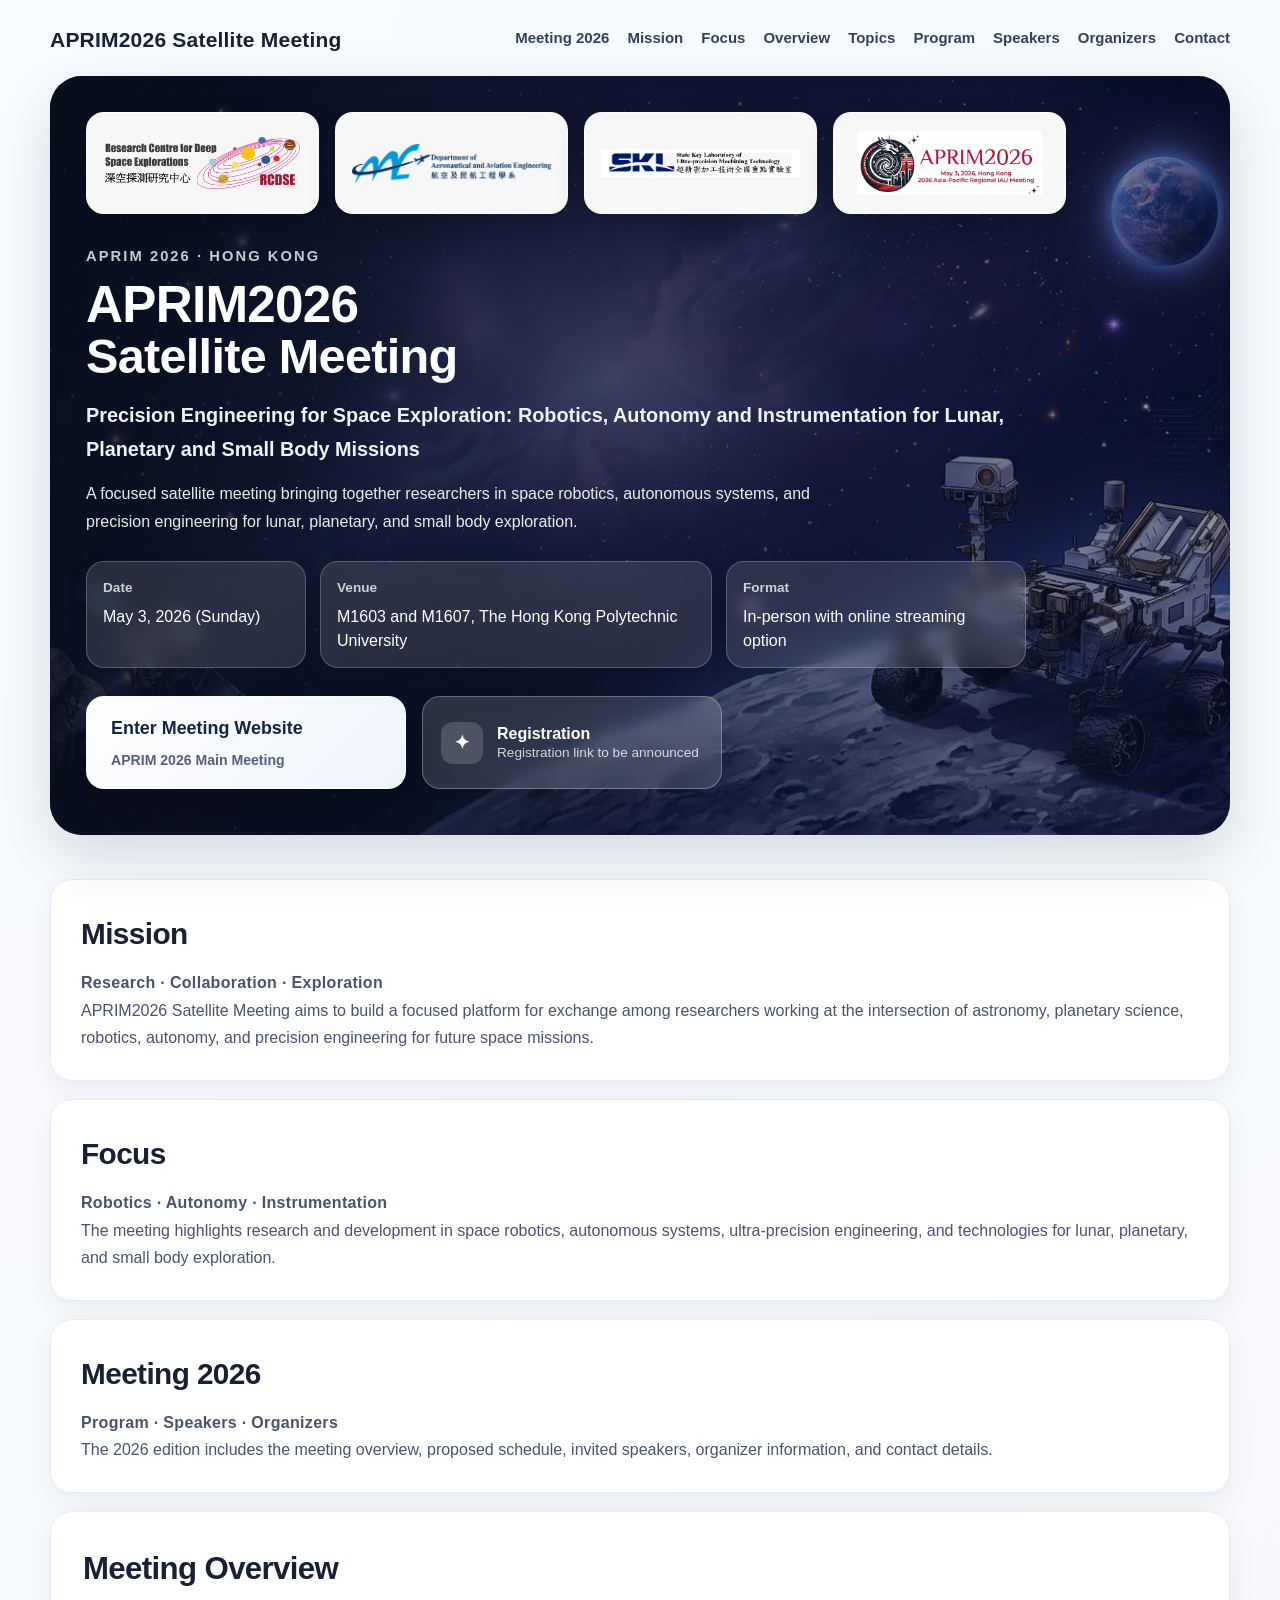
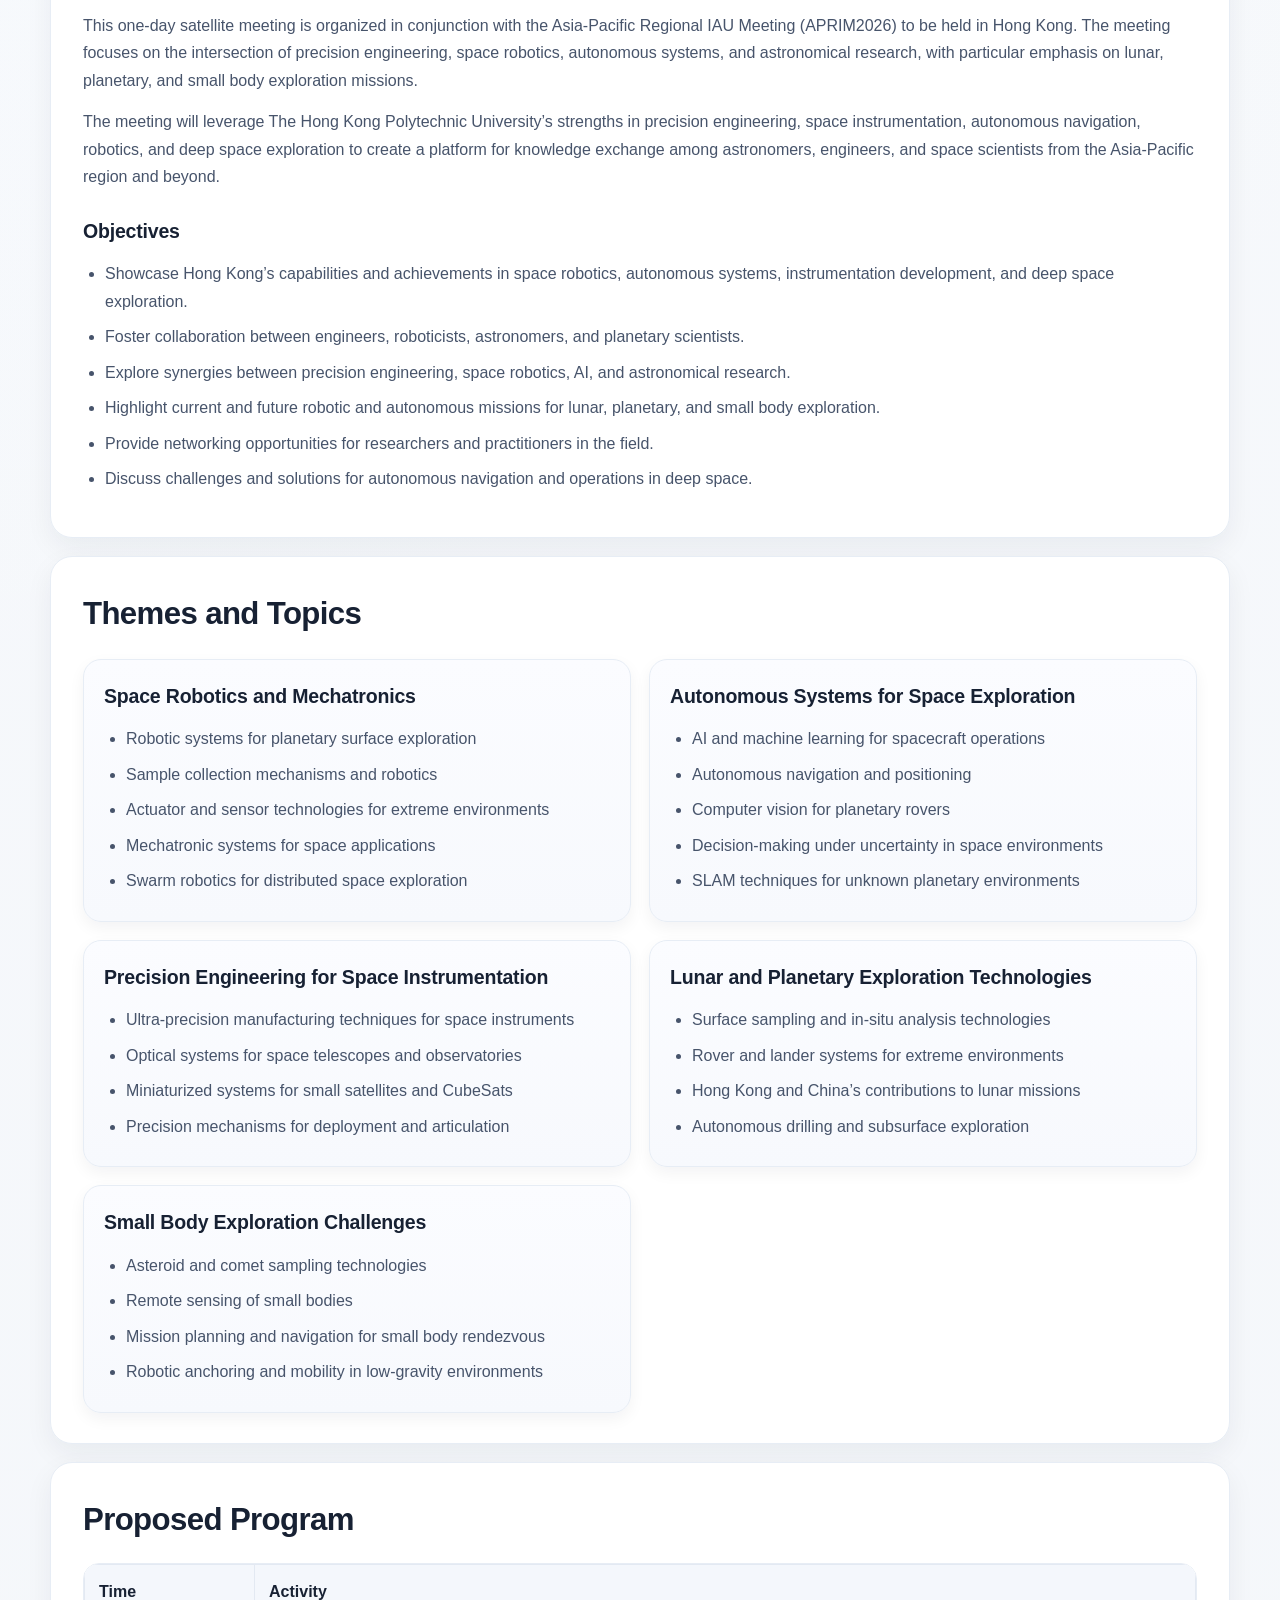
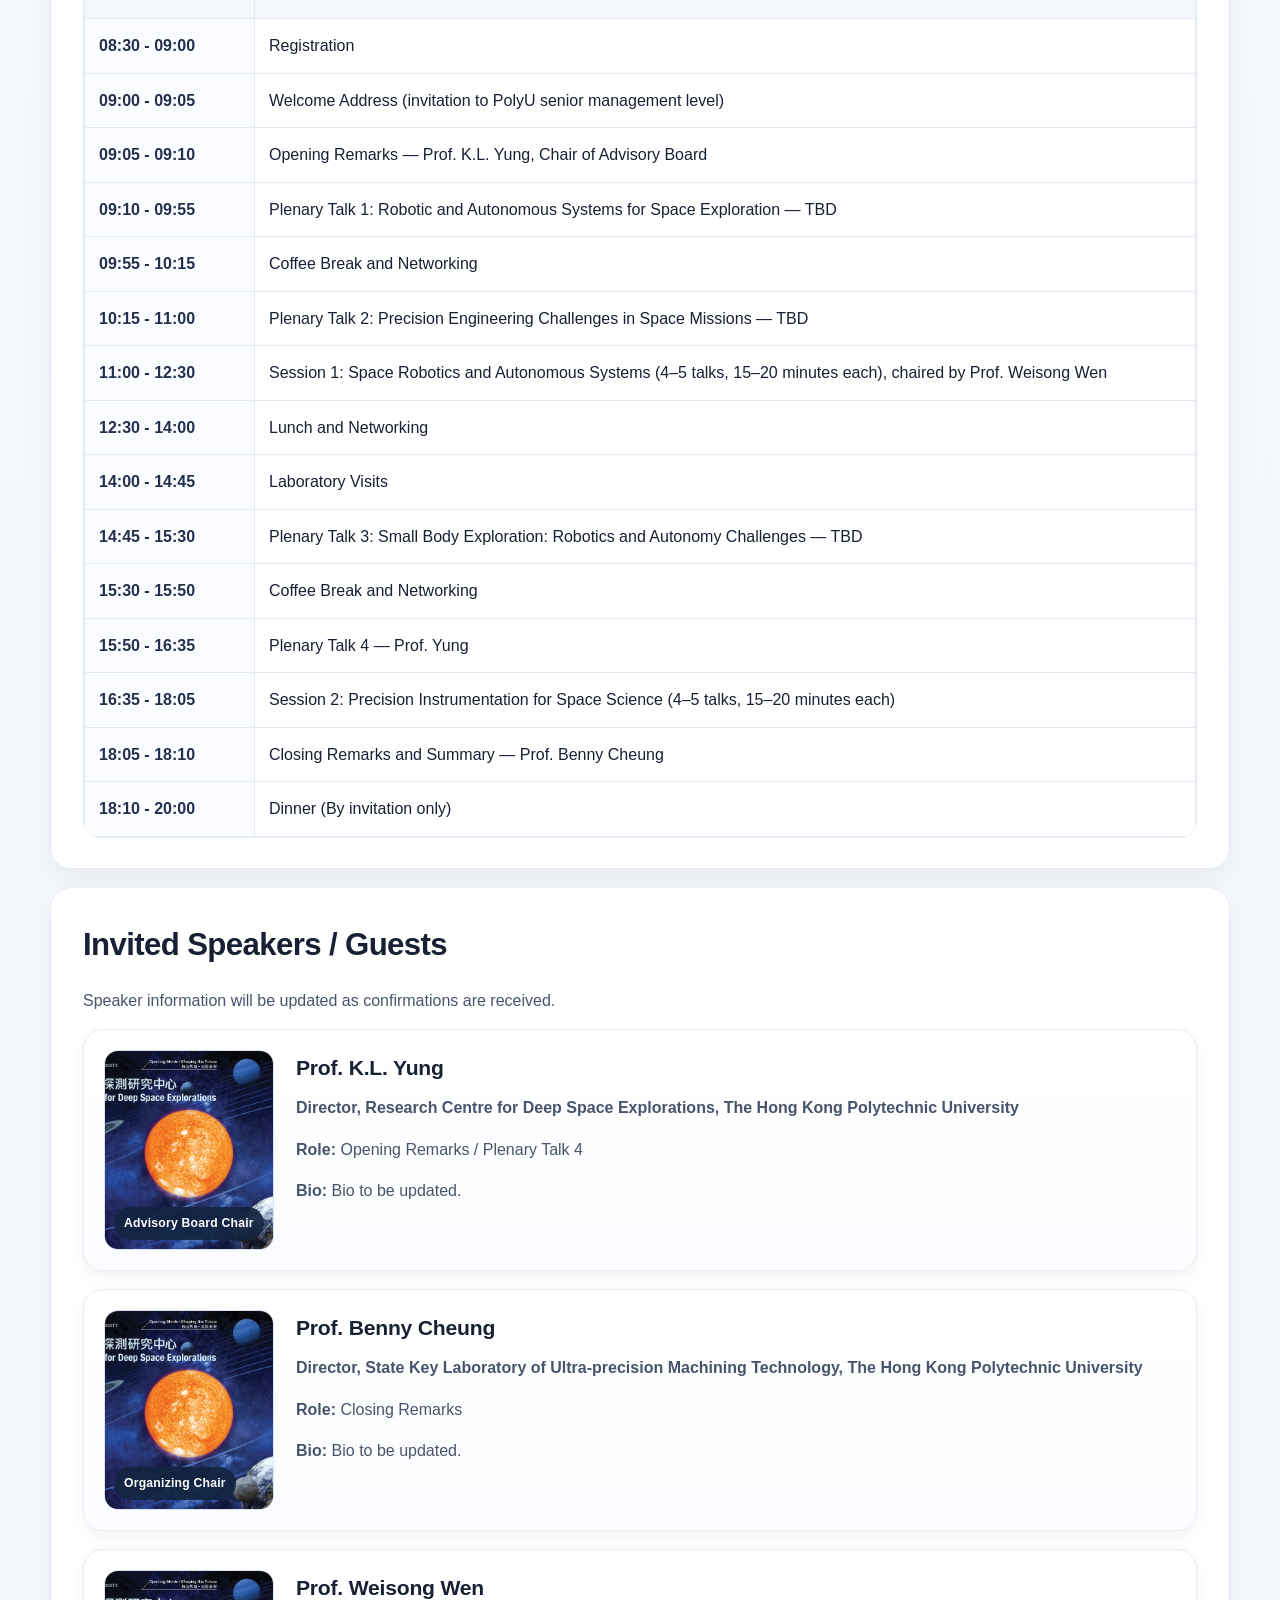
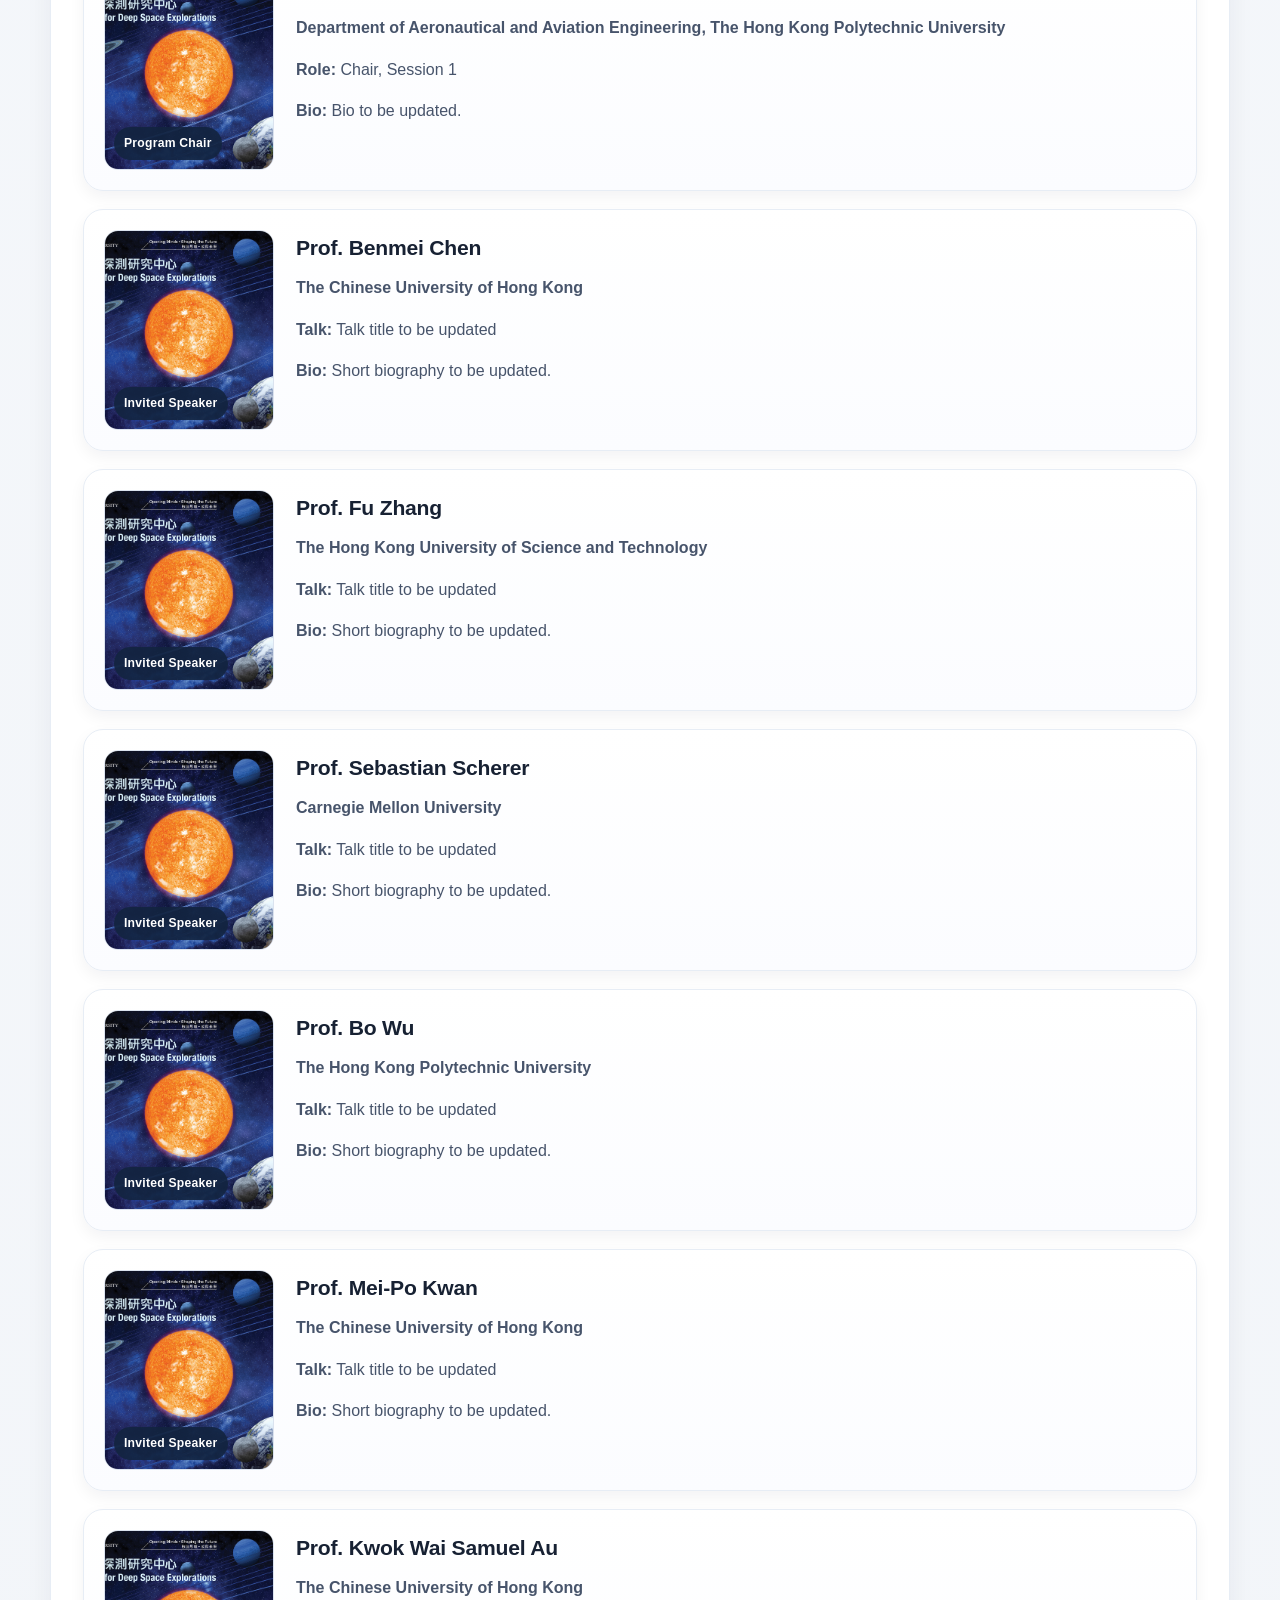
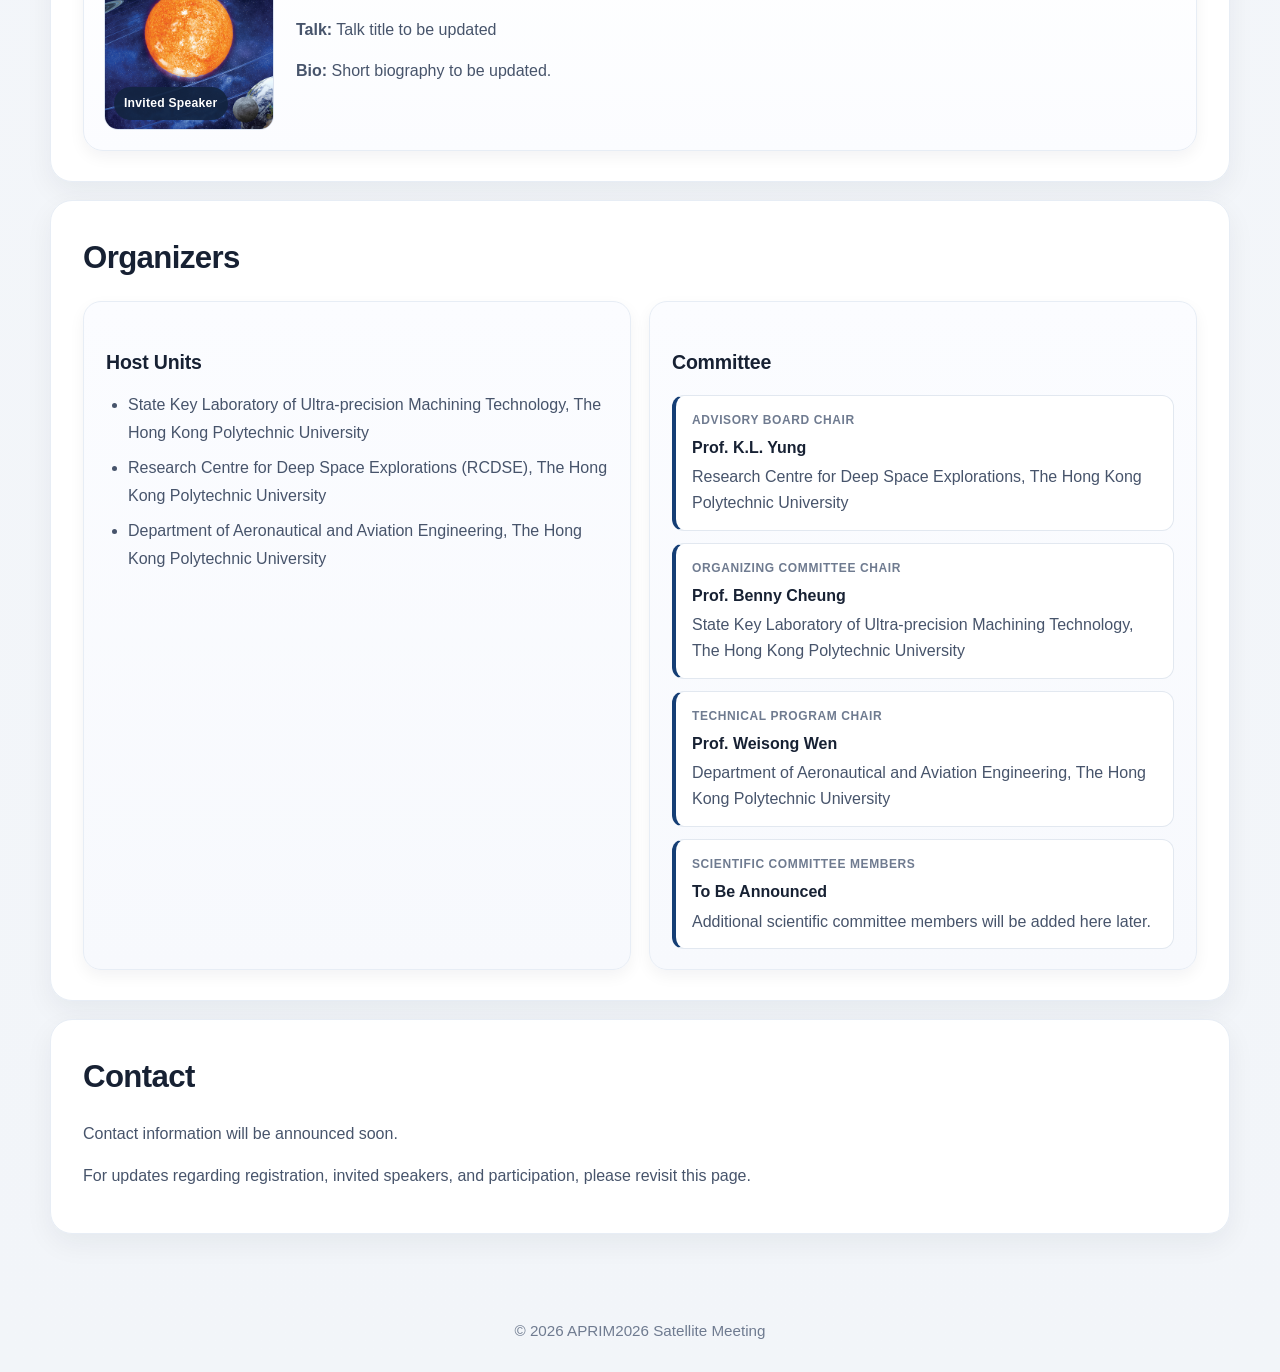
==== index.html @ 6713ae6f "Update index.html" ====
<!DOCTYPE html>
<html lang="en">
<head>
  <meta charset="UTF-8" />
  <meta name="viewport" content="width=device-width, initial-scale=1.0" />
  <title>APRIM2026 Satellite Meeting</title>
  <link rel="stylesheet" href="styles.css" />
</head>
<body>
  <header class="landing-header">
    <div class="container">
      <div class="top-nav">
        <div class="brand">APRIM2026 Satellite Meeting</div>
        <nav class="nav-links">
          <a href="#meeting2026">Meeting 2026</a>
          <a href="#mission">Mission</a>
          <a href="#focus">Focus</a>
          <a href="#overview">Overview</a>
          <a href="#topics">Topics</a>
          <a href="#program">Program</a>
          <a href="#speakers">Speakers</a>
          <a href="#organizers">Organizers</a>
          <a href="#contact">Contact</a>
        </nav>
      </div>

      <section class="landing-hero hero-banner">
        <div class="hero-overlay"></div>

        <div class="hero-inner">
          <div class="hero-logos">
            <div class="logo-box">
              <img src="images/1.png" alt="Logo 1" />
            </div>
            <div class="logo-box">
              <img src="images/2.png" alt="Logo 2" />
            </div>
            <div class="logo-box">
              <img src="images/5.png" alt="Logo 5" />
            </div>
            <div class="logo-box logo-box-square">
              <img src="images/6.jpg" alt="Logo 6" class="logo-square" />
            </div>
          </div>

          <div class="hero-text">
            <p class="hero-kicker">APRIM 2026 · Hong Kong</p>

            <h1>
              <span>APRIM2026</span>
              <span>Satellite Meeting</span>
            </h1>

            <p class="landing-tagline">
              Precision Engineering for Space Exploration: Robotics, Autonomy and
              Instrumentation for Lunar, Planetary and Small Body Missions
            </p>

            <p class="landing-intro">
              A focused satellite meeting bringing together researchers in space robotics,
              autonomous systems, and precision engineering for lunar, planetary, and
              small body exploration.
            </p>

            <div class="hero-meta-row">
              <div class="hero-meta-card">
                <span class="meta-label">Date</span>
                <span class="meta-value">May 3, 2026 (Sunday)</span>
              </div>
              <div class="hero-meta-card hero-meta-card-wide">
                <span class="meta-label">Venue</span>
                <span class="meta-value">M1603 and M1607, The Hong Kong Polytechnic University</span>
              </div>
              <div class="hero-meta-card">
                <span class="meta-label">Format</span>
                <span class="meta-value">In-person with online streaming option</span>
              </div>
            </div>

            <div class="hero-actions hero-actions-main">
              <a
                class="button-primary hero-main-button"
                href="https://aprim2026.org/"
                target="_blank"
                rel="noopener noreferrer"
              >
                <span class="button-main-text">Enter Meeting Website</span>
                <span class="button-sub-text">APRIM 2026 Main Meeting</span>
              </a>

              <a
                class="button-hotel"
                href=""
              >
                <span class="hotel-icon">✦</span>
                <span class="hotel-text">
                  <span class="hotel-title">Registration</span>
                  <span class="hotel-subtitle">Registration link to be announced</span>
                </span>
              </a>
            </div>
          </div>
        </div>
      </section>
    </div>
  </header>

  <main class="container landing-main">
    <section id="mission" class="landing-section">
      <h2>Mission</h2>
      <p class="small-label">Research · Collaboration · Exploration</p>
      <p>
        APRIM2026 Satellite Meeting aims to build a focused platform for exchange
        among researchers working at the intersection of astronomy, planetary science,
        robotics, autonomy, and precision engineering for future space missions.
      </p>
    </section>

    <section id="focus" class="landing-section">
      <h2>Focus</h2>
      <p class="small-label">Robotics · Autonomy · Instrumentation</p>
      <p>
        The meeting highlights research and development in space robotics,
        autonomous systems, ultra-precision engineering, and technologies
        for lunar, planetary, and small body exploration.
      </p>
    </section>

    <section id="meeting2026" class="landing-section">
      <h2>Meeting 2026</h2>
      <p class="small-label">Program · Speakers · Organizers</p>
      <p>
        The 2026 edition includes the meeting overview, proposed schedule,
        invited speakers, organizer information, and contact details.
      </p>
    </section>

    <section id="overview" class="detail-section">
      <h2>Meeting Overview</h2>
      <p>
        This one-day satellite meeting is organized in conjunction with the
        Asia-Pacific Regional IAU Meeting (APRIM2026) to be held in Hong Kong.
        The meeting focuses on the intersection of precision engineering, space
        robotics, autonomous systems, and astronomical research, with particular
        emphasis on lunar, planetary, and small body exploration missions.
      </p>
      <p>
        The meeting will leverage The Hong Kong Polytechnic University’s strengths
        in precision engineering, space instrumentation, autonomous navigation,
        robotics, and deep space exploration to create a platform for knowledge
        exchange among astronomers, engineers, and space scientists from the
        Asia-Pacific region and beyond.
      </p>

      <h3>Objectives</h3>
      <ul>
        <li>Showcase Hong Kong’s capabilities and achievements in space robotics, autonomous systems, instrumentation development, and deep space exploration.</li>
        <li>Foster collaboration between engineers, roboticists, astronomers, and planetary scientists.</li>
        <li>Explore synergies between precision engineering, space robotics, AI, and astronomical research.</li>
        <li>Highlight current and future robotic and autonomous missions for lunar, planetary, and small body exploration.</li>
        <li>Provide networking opportunities for researchers and practitioners in the field.</li>
        <li>Discuss challenges and solutions for autonomous navigation and operations in deep space.</li>
      </ul>
    </section>

    <section id="topics" class="detail-section">
      <h2>Themes and Topics</h2>

      <div class="topic-grid">
        <div class="topic-card">
          <h3>Space Robotics and Mechatronics</h3>
          <ul>
            <li>Robotic systems for planetary surface exploration</li>
            <li>Sample collection mechanisms and robotics</li>
            <li>Actuator and sensor technologies for extreme environments</li>
            <li>Mechatronic systems for space applications</li>
            <li>Swarm robotics for distributed space exploration</li>
          </ul>
        </div>

        <div class="topic-card">
          <h3>Autonomous Systems for Space Exploration</h3>
          <ul>
            <li>AI and machine learning for spacecraft operations</li>
            <li>Autonomous navigation and positioning</li>
            <li>Computer vision for planetary rovers</li>
            <li>Decision-making under uncertainty in space environments</li>
            <li>SLAM techniques for unknown planetary environments</li>
          </ul>
        </div>

        <div class="topic-card">
          <h3>Precision Engineering for Space Instrumentation</h3>
          <ul>
            <li>Ultra-precision manufacturing techniques for space instruments</li>
            <li>Optical systems for space telescopes and observatories</li>
            <li>Miniaturized systems for small satellites and CubeSats</li>
            <li>Precision mechanisms for deployment and articulation</li>
          </ul>
        </div>

        <div class="topic-card">
          <h3>Lunar and Planetary Exploration Technologies</h3>
          <ul>
            <li>Surface sampling and in-situ analysis technologies</li>
            <li>Rover and lander systems for extreme environments</li>
            <li>Hong Kong and China’s contributions to lunar missions</li>
            <li>Autonomous drilling and subsurface exploration</li>
          </ul>
        </div>

        <div class="topic-card">
          <h3>Small Body Exploration Challenges</h3>
          <ul>
            <li>Asteroid and comet sampling technologies</li>
            <li>Remote sensing of small bodies</li>
            <li>Mission planning and navigation for small body rendezvous</li>
            <li>Robotic anchoring and mobility in low-gravity environments</li>
          </ul>
        </div>
      </div>
    </section>

    <section id="program" class="detail-section">
      <h2>Proposed Program</h2>

      <div class="program-table-wrap">
        <table class="program-table">
          <thead>
            <tr>
              <th>Time</th>
              <th>Activity</th>
            </tr>
          </thead>
          <tbody>
            <tr><td>08:30 - 09:00</td><td>Registration</td></tr>
            <tr><td>09:00 - 09:05</td><td>Welcome Address (invitation to PolyU senior management level)</td></tr>
            <tr><td>09:05 - 09:10</td><td>Opening Remarks — Prof. K.L. Yung, Chair of Advisory Board</td></tr>
            <tr><td>09:10 - 09:55</td><td>Plenary Talk 1: Robotic and Autonomous Systems for Space Exploration — TBD</td></tr>
            <tr><td>09:55 - 10:15</td><td>Coffee Break and Networking</td></tr>
            <tr><td>10:15 - 11:00</td><td>Plenary Talk 2: Precision Engineering Challenges in Space Missions — TBD</td></tr>
            <tr><td>11:00 - 12:30</td><td>Session 1: Space Robotics and Autonomous Systems (4–5 talks, 15–20 minutes each), chaired by Prof. Weisong Wen</td></tr>
            <tr><td>12:30 - 14:00</td><td>Lunch and Networking</td></tr>
            <tr><td>14:00 - 14:45</td><td>Laboratory Visits</td></tr>
            <tr><td>14:45 - 15:30</td><td>Plenary Talk 3: Small Body Exploration: Robotics and Autonomy Challenges — TBD</td></tr>
            <tr><td>15:30 - 15:50</td><td>Coffee Break and Networking</td></tr>
            <tr><td>15:50 - 16:35</td><td>Plenary Talk 4 — Prof. Yung</td></tr>
            <tr><td>16:35 - 18:05</td><td>Session 2: Precision Instrumentation for Space Science (4–5 talks, 15–20 minutes each)</td></tr>
            <tr><td>18:05 - 18:10</td><td>Closing Remarks and Summary — Prof. Benny Cheung</td></tr>
            <tr><td>18:10 - 20:00</td><td>Dinner (By invitation only)</td></tr>
          </tbody>
        </table>
      </div>
    </section>

    <section id="speakers" class="detail-section">
      <h2>Invited Speakers / Guests</h2>
      <p>Speaker information will be updated as confirmations are received.</p>

      <div class="speaker-list">
        <div class="speaker-card">
          <div class="speaker-photo-wrap">
            <img src="images/3.jpg" alt="Prof. K.L. Yung" class="speaker-photo" />
            <span class="speaker-badge">Advisory Board Chair</span>
          </div>
          <div class="speaker-info">
            <h3>Prof. K.L. Yung</h3>
            <p class="speaker-role">Director, Research Centre for Deep Space Explorations, The Hong Kong Polytechnic University</p>
            <p><strong>Role:</strong> Opening Remarks / Plenary Talk 4</p>
            <p><strong>Bio:</strong> Bio to be updated.</p>
          </div>
        </div>

        <div class="speaker-card">
          <div class="speaker-photo-wrap">
            <img src="images/3.jpg" alt="Prof. Benny Cheung" class="speaker-photo" />
            <span class="speaker-badge">Organizing Chair</span>
          </div>
          <div class="speaker-info">
            <h3>Prof. Benny Cheung</h3>
            <p class="speaker-role">Director, State Key Laboratory of Ultra-precision Machining Technology, The Hong Kong Polytechnic University</p>
            <p><strong>Role:</strong> Closing Remarks</p>
            <p><strong>Bio:</strong> Bio to be updated.</p>
          </div>
        </div>

        <div class="speaker-card">
          <div class="speaker-photo-wrap">
            <img src="images/3.jpg" alt="Prof. Weisong Wen" class="speaker-photo" />
            <span class="speaker-badge">Program Chair</span>
          </div>
          <div class="speaker-info">
            <h3>Prof. Weisong Wen</h3>
            <p class="speaker-role">Department of Aeronautical and Aviation Engineering, The Hong Kong Polytechnic University</p>
            <p><strong>Role:</strong> Chair, Session 1</p>
            <p><strong>Bio:</strong> Bio to be updated.</p>
          </div>
        </div>

        <div class="speaker-card">
          <div class="speaker-photo-wrap">
            <img src="images/3.jpg" alt="Prof. Benmei Chen" class="speaker-photo" />
            <span class="speaker-badge">Invited Speaker</span>
          </div>
          <div class="speaker-info">
            <h3>Prof. Benmei Chen</h3>
            <p class="speaker-role">The Chinese University of Hong Kong</p>
            <p><strong>Talk:</strong> Talk title to be updated</p>
            <p><strong>Bio:</strong> Short biography to be updated.</p>
          </div>
        </div>

        <div class="speaker-card">
          <div class="speaker-photo-wrap">
            <img src="images/3.jpg" alt="Prof. Fu Zhang" class="speaker-photo" />
            <span class="speaker-badge">Invited Speaker</span>
          </div>
          <div class="speaker-info">
            <h3>Prof. Fu Zhang</h3>
            <p class="speaker-role">The Hong Kong University of Science and Technology</p>
            <p><strong>Talk:</strong> Talk title to be updated</p>
            <p><strong>Bio:</strong> Short biography to be updated.</p>
          </div>
        </div>

        <div class="speaker-card">
          <div class="speaker-photo-wrap">
            <img src="images/3.jpg" alt="Prof. Sebastian Scherer" class="speaker-photo" />
            <span class="speaker-badge">Invited Speaker</span>
          </div>
          <div class="speaker-info">
            <h3>Prof. Sebastian Scherer</h3>
            <p class="speaker-role">Carnegie Mellon University</p>
            <p><strong>Talk:</strong> Talk title to be updated</p>
            <p><strong>Bio:</strong> Short biography to be updated.</p>
          </div>
        </div>

        <div class="speaker-card">
          <div class="speaker-photo-wrap">
            <img src="images/3.jpg" alt="Prof. Bo Wu" class="speaker-photo" />
            <span class="speaker-badge">Invited Speaker</span>
          </div>
          <div class="speaker-info">
            <h3>Prof. Bo Wu</h3>
            <p class="speaker-role">The Hong Kong Polytechnic University</p>
            <p><strong>Talk:</strong> Talk title to be updated</p>
            <p><strong>Bio:</strong> Short biography to be updated.</p>
          </div>
        </div>

        <div class="speaker-card">
          <div class="speaker-photo-wrap">
            <img src="images/3.jpg" alt="Prof. Mei-Po Kwan" class="speaker-photo" />
            <span class="speaker-badge">Invited Speaker</span>
          </div>
          <div class="speaker-info">
            <h3>Prof. Mei-Po Kwan</h3>
            <p class="speaker-role">The Chinese University of Hong Kong</p>
            <p><strong>Talk:</strong> Talk title to be updated</p>
            <p><strong>Bio:</strong> Short biography to be updated.</p>
          </div>
        </div>

        <div class="speaker-card">
          <div class="speaker-photo-wrap">
            <img src="images/3.jpg" alt="Prof. Kwok Wai Samuel Au" class="speaker-photo" />
            <span class="speaker-badge">Invited Speaker</span>
          </div>
          <div class="speaker-info">
            <h3>Prof. Kwok Wai Samuel Au</h3>
            <p class="speaker-role">The Chinese University of Hong Kong</p>
            <p><strong>Talk:</strong> Talk title to be updated</p>
            <p><strong>Bio:</strong> Short biography to be updated.</p>
          </div>
        </div>
      </div>
    </section>

    <section id="organizers" class="detail-section">
      <h2>Organizers</h2>

      <div class="organizer-columns">
        <div class="organizer-box">
          <h3>Host Units</h3>
          <ul>
            <li>State Key Laboratory of Ultra-precision Machining Technology, The Hong Kong Polytechnic University</li>
            <li>Research Centre for Deep Space Explorations (RCDSE), The Hong Kong Polytechnic University</li>
            <li>Department of Aeronautical and Aviation Engineering, The Hong Kong Polytechnic University</li>
          </ul>
        </div>

        <div class="organizer-box organizer-box-wide">
          <h3>Committee</h3>

          <div class="committee-simple-list">
            <article class="committee-simple-item">
              <div class="committee-simple-role">Advisory Board Chair</div>
              <h4>Prof. K.L. Yung</h4>
              <p>Research Centre for Deep Space Explorations, The Hong Kong Polytechnic University</p>
            </article>

            <article class="committee-simple-item">
              <div class="committee-simple-role">Organizing Committee Chair</div>
              <h4>Prof. Benny Cheung</h4>
              <p>State Key Laboratory of Ultra-precision Machining Technology, The Hong Kong Polytechnic University</p>
            </article>

            <article class="committee-simple-item">
              <div class="committee-simple-role">Technical Program Chair</div>
              <h4>Prof. Weisong Wen</h4>
              <p>Department of Aeronautical and Aviation Engineering, The Hong Kong Polytechnic University</p>
            </article>

            <article class="committee-simple-item">
              <div class="committee-simple-role">Scientific Committee Members</div>
              <h4>To Be Announced</h4>
              <p>Additional scientific committee members will be added here later.</p>
            </article>
          </div>
        </div>
      </div>
    </section>

    <section id="contact" class="detail-section">
      <h2>Contact</h2>
      <p>Contact information will be announced soon.</p>
      <p>
        For updates regarding registration, invited speakers, and participation,
        please revisit this page.
      </p>
    </section>
  </main>

  <footer class="site-footer">
    <div class="container">
      <p>© 2026 APRIM2026 Satellite Meeting</p>
    </div>
  </footer>
</body>
</html>
---- styles.css ----
* {
  box-sizing: border-box;
}

:root {
  --bg: #f3f5f9;
  --surface: #ffffff;
  --surface-soft: #f8fafe;
  --surface-muted: #f5f7fb;
  --border: #d9e1ec;
  --border-soft: #e7edf5;
  --text: #172133;
  --text-soft: #47546b;
  --text-muted: #6f7b90;
  --primary: #153e75;
  --primary-soft: #eaf1fb;
  --accent: #b9974f;
  --shadow-lg: 0 22px 60px rgba(16, 28, 48, 0.14);
  --shadow-md: 0 10px 28px rgba(16, 28, 48, 0.06);
  --shadow-sm: 0 6px 16px rgba(16, 28, 48, 0.05);
  --radius-xl: 28px;
  --radius-lg: 20px;
  --radius-md: 14px;
  --radius-sm: 10px;
}

html {
  scroll-behavior: smooth;
}

body {
  margin: 0;
  font-family: "Segoe UI", "Helvetica Neue", Arial, sans-serif;
  line-height: 1.72;
  color: var(--text);
  background:
    radial-gradient(circle at top left, #f8fbff 0%, transparent 30%),
    linear-gradient(180deg, #f7f9fc 0%, #f2f5f9 100%);
}

img {
  max-width: 100%;
  display: block;
}

a {
  color: var(--primary);
  text-decoration: none;
  transition: color 0.2s ease, opacity 0.2s ease;
}

a:hover {
  color: #0f315e;
  text-decoration: none;
}

.container {
  width: min(1180px, calc(100% - 40px));
  margin: 0 auto;
}

/* ===== Landing page ===== */

.landing-header {
  padding: 22px 0 12px;
}

.top-nav {
  display: flex;
  justify-content: space-between;
  align-items: center;
  gap: 20px;
  margin-bottom: 18px;
}

.brand {
  font-size: 21px;
  font-weight: 700;
  color: var(--text);
  letter-spacing: 0.01em;
}

.nav-links {
  display: flex;
  flex-wrap: wrap;
  gap: 18px;
  font-size: 15px;
}

.nav-links a {
  color: #31415d;
  font-weight: 600;
  padding-bottom: 2px;
  border-bottom: 2px solid transparent;
}

.nav-links a:hover {
  border-bottom-color: rgba(21, 62, 117, 0.25);
}

.hero-banner {
  position: relative;
  min-height: 680px;
  padding: 36px 36px 46px;
  border-radius: 32px;
  overflow: hidden;
  background-image: url("images/background.jpg");
  background-size: cover;
  background-position: center;
  box-shadow: var(--shadow-lg);
}

.hero-overlay {
  position: absolute;
  inset: 0;
  background: linear-gradient(
    90deg,
    rgba(8, 15, 28, 0.86) 0%,
    rgba(10, 18, 32, 0.68) 44%,
    rgba(12, 20, 34, 0.38) 100%
  );
}

.hero-inner {
  position: relative;
  z-index: 1;
  max-width: 1020px;
}

.hero-logos {
  display: grid;
  grid-template-columns: repeat(4, minmax(0, 1fr));
  gap: 16px;
  margin-bottom: 30px;
  max-width: 980px;
}

.logo-box {
  background: rgba(255, 255, 255, 0.97);
  border: 1px solid rgba(255, 255, 255, 0.92);
  border-radius: 18px;
  padding: 14px 16px;
  height: 102px;
  display: flex;
  align-items: center;
  justify-content: center;
  box-shadow: 0 14px 30px rgba(0, 0, 0, 0.16);
}

.logo-box img {
  max-width: 100%;
  max-height: 52px;
  width: auto;
  height: auto;
  object-fit: contain;
}

.logo-box-square .logo-square {
  max-height: 64px;
}

.hero-text {
  max-width: 940px;
  color: #ffffff;
}

.hero-kicker {
  margin: 0 0 10px;
  font-size: 0.92rem;
  font-weight: 700;
  letter-spacing: 0.14em;
  text-transform: uppercase;
  color: rgba(255, 255, 255, 0.78);
}

.hero-text h1 {
  margin: 0 0 18px;
  line-height: 1.02;
  letter-spacing: -0.03em;
  color: #ffffff;
}

.hero-text h1 span {
  display: block;
}

.hero-text h1 span:first-child {
  font-size: clamp(2.3rem, 4vw, 3.8rem);
  font-weight: 800;
}

.hero-text h1 span:last-child {
  font-size: clamp(2rem, 3.8vw, 3.3rem);
  font-weight: 800;
}

.landing-tagline {
  margin: 0 0 14px;
  font-size: clamp(1.02rem, 1.55vw, 1.24rem);
  line-height: 1.68;
  color: #eef3ff;
  max-width: 920px;
  font-weight: 600;
}

.landing-intro {
  margin: 0 0 24px;
  max-width: 760px;
  font-size: 1rem;
  line-height: 1.78;
  color: rgba(255, 255, 255, 0.92);
}

.hero-meta-row {
  display: grid;
  grid-template-columns: 220px 1.2fr 300px;
  gap: 14px;
  margin: 0 0 28px;
  max-width: 980px;
}

.hero-meta-card {
  background: rgba(255, 255, 255, 0.12);
  border: 1px solid rgba(255, 255, 255, 0.22);
  border-radius: 18px;
  padding: 14px 16px;
  color: #ffffff;
  backdrop-filter: blur(8px);
  box-shadow: 0 8px 22px rgba(0, 0, 0, 0.1);
}

.hero-meta-card-wide {
  min-width: 0;
}

.meta-label {
  display: block;
  margin-bottom: 6px;
  font-size: 0.85rem;
  font-weight: 700;
  color: rgba(255, 255, 255, 0.78);
}

.meta-value {
  display: block;
  font-size: 1rem;
  line-height: 1.5;
  color: #ffffff;
}

.hero-actions {
  display: flex;
  flex-wrap: wrap;
  gap: 16px;
  align-items: stretch;
}

.hero-actions-main {
  margin-top: 4px;
}

.button-primary,
.button-secondary {
  display: inline-flex;
  align-items: center;
  justify-content: center;
  border-radius: 16px;
  font-size: 1rem;
  font-weight: 700;
  transition: all 0.22s ease;
}

.button-primary:hover,
.button-secondary:hover {
  text-decoration: none;
}

.hero-main-button {
  min-width: 320px;
  min-height: 82px;
  padding: 16px 24px;
  border-radius: 18px;
  background: linear-gradient(135deg, #ffffff 0%, #eef3fb 100%);
  color: #122543;
  border: 1px solid rgba(255, 255, 255, 0.95);
  box-shadow: 0 16px 34px rgba(0, 0, 0, 0.2);
  display: inline-flex;
  flex-direction: column;
  align-items: flex-start;
  justify-content: center;
  gap: 4px;
}

.hero-main-button:hover {
  transform: translateY(-1px);
  background: linear-gradient(135deg, #ffffff 0%, #e8f0fb 100%);
  color: #122543;
}

.button-main-text {
  font-size: 1.12rem;
  font-weight: 800;
}

.button-sub-text {
  font-size: 0.88rem;
  font-weight: 600;
  color: #52627c;
}

.button-hotel {
  min-width: 300px;
  min-height: 82px;
  padding: 14px 18px;
  border-radius: 18px;
  background: rgba(255, 255, 255, 0.14);
  border: 1px solid rgba(255, 255, 255, 0.28);
  box-shadow: 0 12px 24px rgba(0, 0, 0, 0.14);
  backdrop-filter: blur(8px);
  color: #ffffff;
  display: inline-flex;
  align-items: center;
  gap: 14px;
}

.button-hotel:hover {
  background: rgba(255, 255, 255, 0.18);
  color: #ffffff;
}

.hotel-icon {
  width: 42px;
  height: 42px;
  border-radius: 12px;
  background: rgba(255, 255, 255, 0.16);
  display: inline-flex;
  align-items: center;
  justify-content: center;
  font-size: 1.2rem;
  font-weight: 700;
}

.hotel-text {
  display: flex;
  flex-direction: column;
  line-height: 1.35;
}

.hotel-title {
  font-size: 1rem;
  font-weight: 800;
}

.hotel-subtitle {
  font-size: 0.85rem;
  color: rgba(255, 255, 255, 0.8);
}

.landing-main {
  padding: 32px 0 58px;
}

.landing-section {
  background: rgba(255, 255, 255, 0.96);
  border: 1px solid var(--border-soft);
  border-radius: 22px;
  padding: 28px 30px;
  margin-bottom: 18px;
  box-shadow: var(--shadow-md);
}

.landing-section h2 {
  margin: 0 0 10px;
  font-size: 1.86rem;
  color: var(--text);
  letter-spacing: -0.02em;
}

.small-label {
  margin: 0 0 10px;
  font-size: 0.95rem;
  color: var(--text-muted);
  font-weight: 700;
  letter-spacing: 0.02em;
}

.landing-section p {
  margin: 0;
  font-size: 1rem;
  color: var(--text-soft);
}

.section-button-wrap {
  margin-top: 20px !important;
}

.section-main-button {
  min-width: 250px;
  padding: 14px 24px;
  background: linear-gradient(135deg, #1b4d8d 0%, #143a6a 100%);
  color: #ffffff;
  border: 1px solid #1a477f;
  box-shadow: 0 10px 22px rgba(21, 62, 117, 0.16);
}

.section-main-button:hover {
  background: linear-gradient(135deg, #17457f 0%, #11355f 100%);
  color: #ffffff;
}

/* ===== Detail page ===== */

.detail-header {
  padding: 18px 0 10px;
}

.detail-topbar {
  display: flex;
  justify-content: space-between;
  align-items: center;
  gap: 20px;
  margin-bottom: 18px;
}

.detail-site-name {
  font-size: 19px;
  font-weight: 700;
  color: var(--text);
  letter-spacing: 0.01em;
}

.detail-nav {
  display: flex;
  flex-wrap: wrap;
  gap: 18px;
  font-size: 15px;
}

.detail-nav a {
  color: #34415e;
  font-weight: 600;
  padding-bottom: 2px;
  border-bottom: 2px solid transparent;
}

.detail-nav a:hover {
  border-bottom-color: rgba(21, 62, 117, 0.25);
}

.detail-hero {
  position: relative;
  overflow: hidden;
  background-image: url("images/background.jpg");
  background-size: cover;
  background-position: center;
  border-radius: 32px;
  padding: 44px 40px;
  color: #ffffff;
  box-shadow: var(--shadow-lg);
}

.detail-hero::before {
  content: "";
  position: absolute;
  inset: 0;
  background: linear-gradient(
    90deg,
    rgba(8, 15, 28, 0.82) 0%,
    rgba(9, 18, 33, 0.66) 42%,
    rgba(12, 20, 34, 0.4) 100%
  );
}

.detail-hero > * {
  position: relative;
  z-index: 1;
}

.detail-logos {
  display: grid;
  grid-template-columns: repeat(4, minmax(0, 1fr));
  gap: 16px;
  margin-bottom: 26px;
  max-width: 980px;
}

.detail-logo-box {
  background: rgba(255, 255, 255, 0.97);
  border: 1px solid rgba(255, 255, 255, 0.92);
  border-radius: 16px;
  padding: 12px 14px;
  height: 96px;
  display: flex;
  align-items: center;
  justify-content: center;
  box-shadow: 0 12px 28px rgba(0, 0, 0, 0.14);
}

.detail-logo-box img {
  max-width: 100%;
  max-height: 50px;
  width: auto;
  height: auto;
  object-fit: contain;
}

.detail-logo-box-square .detail-logo-square {
  max-height: 62px;
}

.detail-label {
  margin: 0 0 12px;
  font-size: 0.9rem;
  font-weight: 700;
  letter-spacing: 0.14em;
  text-transform: uppercase;
  color: rgba(255, 255, 255, 0.78);
}

.detail-hero h1 {
  margin: 0 0 18px;
  font-size: clamp(2rem, 3vw, 3rem);
  line-height: 1.08;
  letter-spacing: -0.03em;
}

.detail-subtitle {
  margin: 0 0 24px;
  max-width: 860px;
  font-size: clamp(1rem, 1.5vw, 1.18rem);
  line-height: 1.7;
  color: rgba(255, 255, 255, 0.92);
}

.detail-meta {
  display: flex;
  flex-wrap: wrap;
  gap: 14px;
}

.meta-chip {
  background: rgba(255, 255, 255, 0.12);
  border: 1px solid rgba(255, 255, 255, 0.22);
  color: #ffffff;
  border-radius: 16px;
  padding: 12px 16px;
  min-width: 220px;
  backdrop-filter: blur(8px);
}

.meta-chip strong {
  display: block;
  margin-bottom: 3px;
  font-size: 0.84rem;
  color: rgba(255, 255, 255, 0.8);
  letter-spacing: 0.02em;
}

.detail-main {
  padding: 32px 0 58px;
}

.detail-section {
  background: rgba(255, 255, 255, 0.97);
  border: 1px solid var(--border-soft);
  border-radius: 22px;
  padding: 30px 32px;
  margin-bottom: 18px;
  box-shadow: var(--shadow-md);
}

.detail-section h2 {
  margin: 0 0 16px;
  font-size: 1.95rem;
  color: var(--text);
  letter-spacing: -0.02em;
}

.detail-section h3 {
  margin: 24px 0 12px;
  font-size: 1.22rem;
  color: var(--text);
  letter-spacing: -0.01em;
}

.detail-section p {
  margin: 0 0 14px;
  color: var(--text-soft);
}

.detail-section ul {
  margin: 0 0 14px 22px;
  padding: 0;
}

.detail-section li {
  margin: 0 0 8px;
  color: var(--text-soft);
}

.topic-grid {
  display: grid;
  grid-template-columns: repeat(2, minmax(0, 1fr));
  gap: 18px;
  margin-top: 18px;
}

.topic-card {
  background: linear-gradient(180deg, #fbfcff 0%, #f7f9fd 100%);
  border: 1px solid var(--border-soft);
  border-radius: 18px;
  padding: 20px 20px 12px;
  box-shadow: var(--shadow-sm);
}

.topic-card h3 {
  margin-top: 0;
}

.program-table-wrap {
  overflow-x: auto;
  border-radius: 16px;
  border: 1px solid var(--border-soft);
}

.program-table {
  width: 100%;
  border-collapse: collapse;
  margin-top: 0;
  background: #ffffff;
}

.program-table th,
.program-table td {
  border: 1px solid #e3e9f2;
  padding: 13px 14px;
  text-align: left;
  vertical-align: top;
}

.program-table th {
  background: #f4f7fc;
  color: var(--text);
  font-weight: 700;
}

.program-table td:first-child {
  width: 170px;
  white-space: nowrap;
  font-weight: 700;
  color: #22304d;
  background: #fbfcff;
}

.speaker-list {
  display: grid;
  gap: 18px;
}

.speaker-card {
  display: grid;
  grid-template-columns: 170px 1fr;
  gap: 22px;
  align-items: start;
  background: linear-gradient(180deg, #ffffff 0%, #fbfcff 100%);
  border: 1px solid var(--border-soft);
  border-radius: 20px;
  padding: 20px;
  box-shadow: var(--shadow-sm);
}

.speaker-photo-wrap {
  position: relative;
}

.speaker-photo {
  width: 170px;
  height: 200px;
  object-fit: cover;
  border-radius: 14px;
  border: 1px solid #dbe3ef;
  background: #eef3f9;
}

.speaker-badge {
  position: absolute;
  left: 10px;
  bottom: 10px;
  background: rgba(18, 36, 64, 0.9);
  color: #ffffff;
  padding: 6px 10px;
  border-radius: 999px;
  font-size: 0.76rem;
  font-weight: 700;
  letter-spacing: 0.02em;
}

.speaker-info h3 {
  margin: 0 0 8px;
  font-size: 1.32rem;
  color: var(--text);
  letter-spacing: -0.01em;
}

.speaker-role {
  margin: 0 0 10px;
  color: #55637a;
  font-weight: 600;
}

.organizer-columns {
  display: grid;
  grid-template-columns: repeat(2, minmax(0, 1fr));
  gap: 18px;
}

.organizer-box {
  background: linear-gradient(180deg, #fbfcff 0%, #f7f9fd 100%);
  border: 1px solid var(--border-soft);
  border-radius: 18px;
  padding: 20px 22px;
  box-shadow: var(--shadow-sm);
}

.organizer-box-wide {
  grid-column: span 1;
}

/* ===== Committee simple version ===== */

.committee-simple-list {
  display: grid;
  gap: 12px;
  margin-top: 16px;
}

.committee-simple-item {
  padding: 14px 16px;
  border: 1px solid #e2e8f0;
  border-left: 4px solid var(--primary);
  border-radius: 12px;
  background: #ffffff;
}

.committee-simple-role {
  font-size: 12px;
  font-weight: 700;
  letter-spacing: 0.05em;
  text-transform: uppercase;
  color: var(--text-muted);
  margin-bottom: 6px;
}

.committee-simple-item h4 {
  margin: 0 0 6px;
  font-size: 1rem;
  line-height: 1.35;
  color: var(--text);
}

.committee-simple-item p {
  margin: 0;
  color: var(--text-soft);
  line-height: 1.62;
}

.back-link {
  display: inline-flex;
  margin-top: 8px;
  font-weight: 700;
}

.site-footer {
  padding: 8px 0 28px;
}

.site-footer p {
  margin: 0;
  text-align: center;
  color: var(--text-muted);
  font-size: 0.95rem;
}

/* ===== Responsive ===== */

@media (max-width: 900px) {
  .top-nav,
  .detail-topbar {
    flex-direction: column;
    align-items: flex-start;
  }

  .hero-banner {
    min-height: 700px;
    padding: 28px 24px 34px;
    border-radius: 24px;
  }

  .hero-logos,
  .detail-logos {
    grid-template-columns: repeat(2, minmax(0, 1fr));
  }

  .hero-meta-row {
    grid-template-columns: 1fr;
  }

  .hero-main-button,
  .button-hotel {
    width: 100%;
  }

  .detail-hero {
    padding: 32px 24px;
    border-radius: 24px;
  }

  .topic-grid,
  .organizer-columns {
    grid-template-columns: 1fr;
  }

  .speaker-card {
    grid-template-columns: 1fr;
  }
}

@media (max-width: 600px) {
  .container {
    width: min(100%, calc(100% - 20px));
  }

  .nav-links,
  .detail-nav {
    gap: 12px;
    font-size: 14px;
  }

  .hero-logos,
  .detail-logos {
    grid-template-columns: 1fr;
  }

  .landing-section,
  .detail-section {
    padding: 22px 20px;
    border-radius: 18px;
  }

  .speaker-photo {
    width: 100%;
    max-width: 220px;
    height: 240px;
  }

  .meta-chip {
    width: 100%;
  }
}
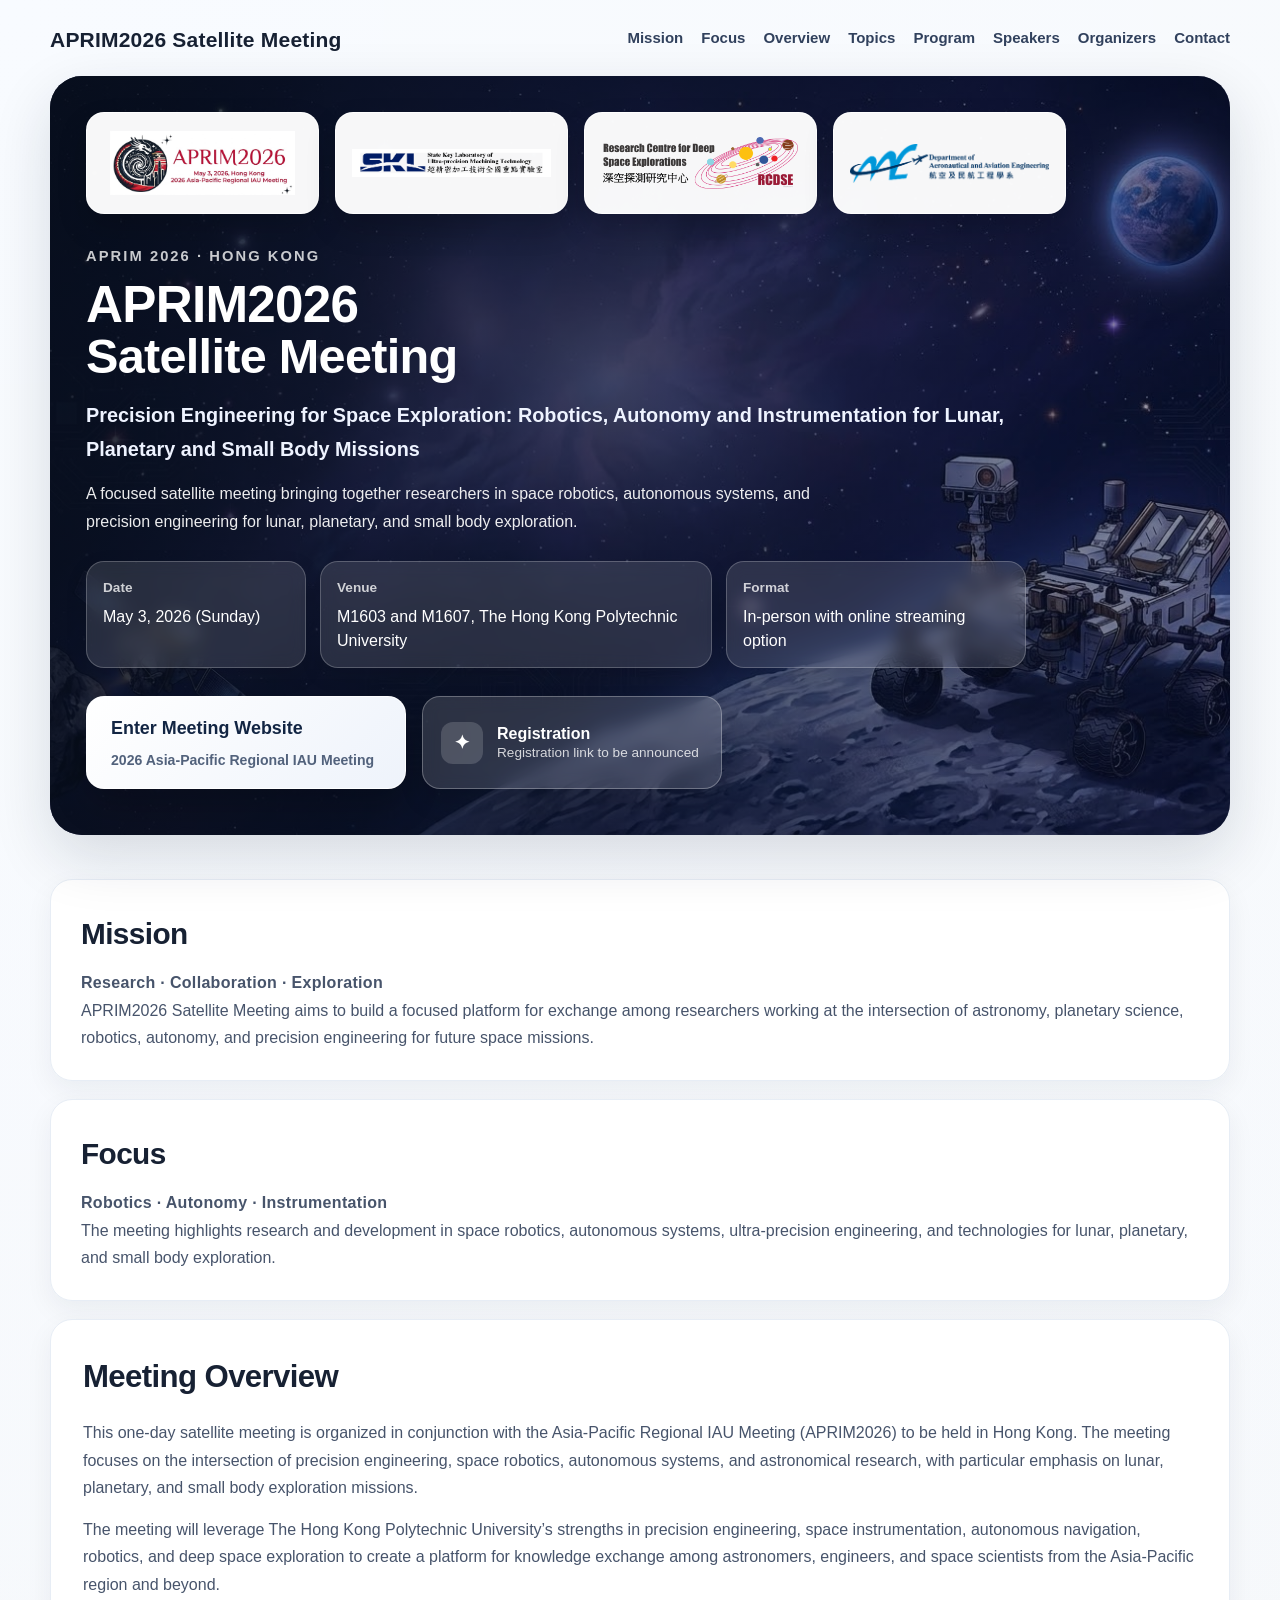
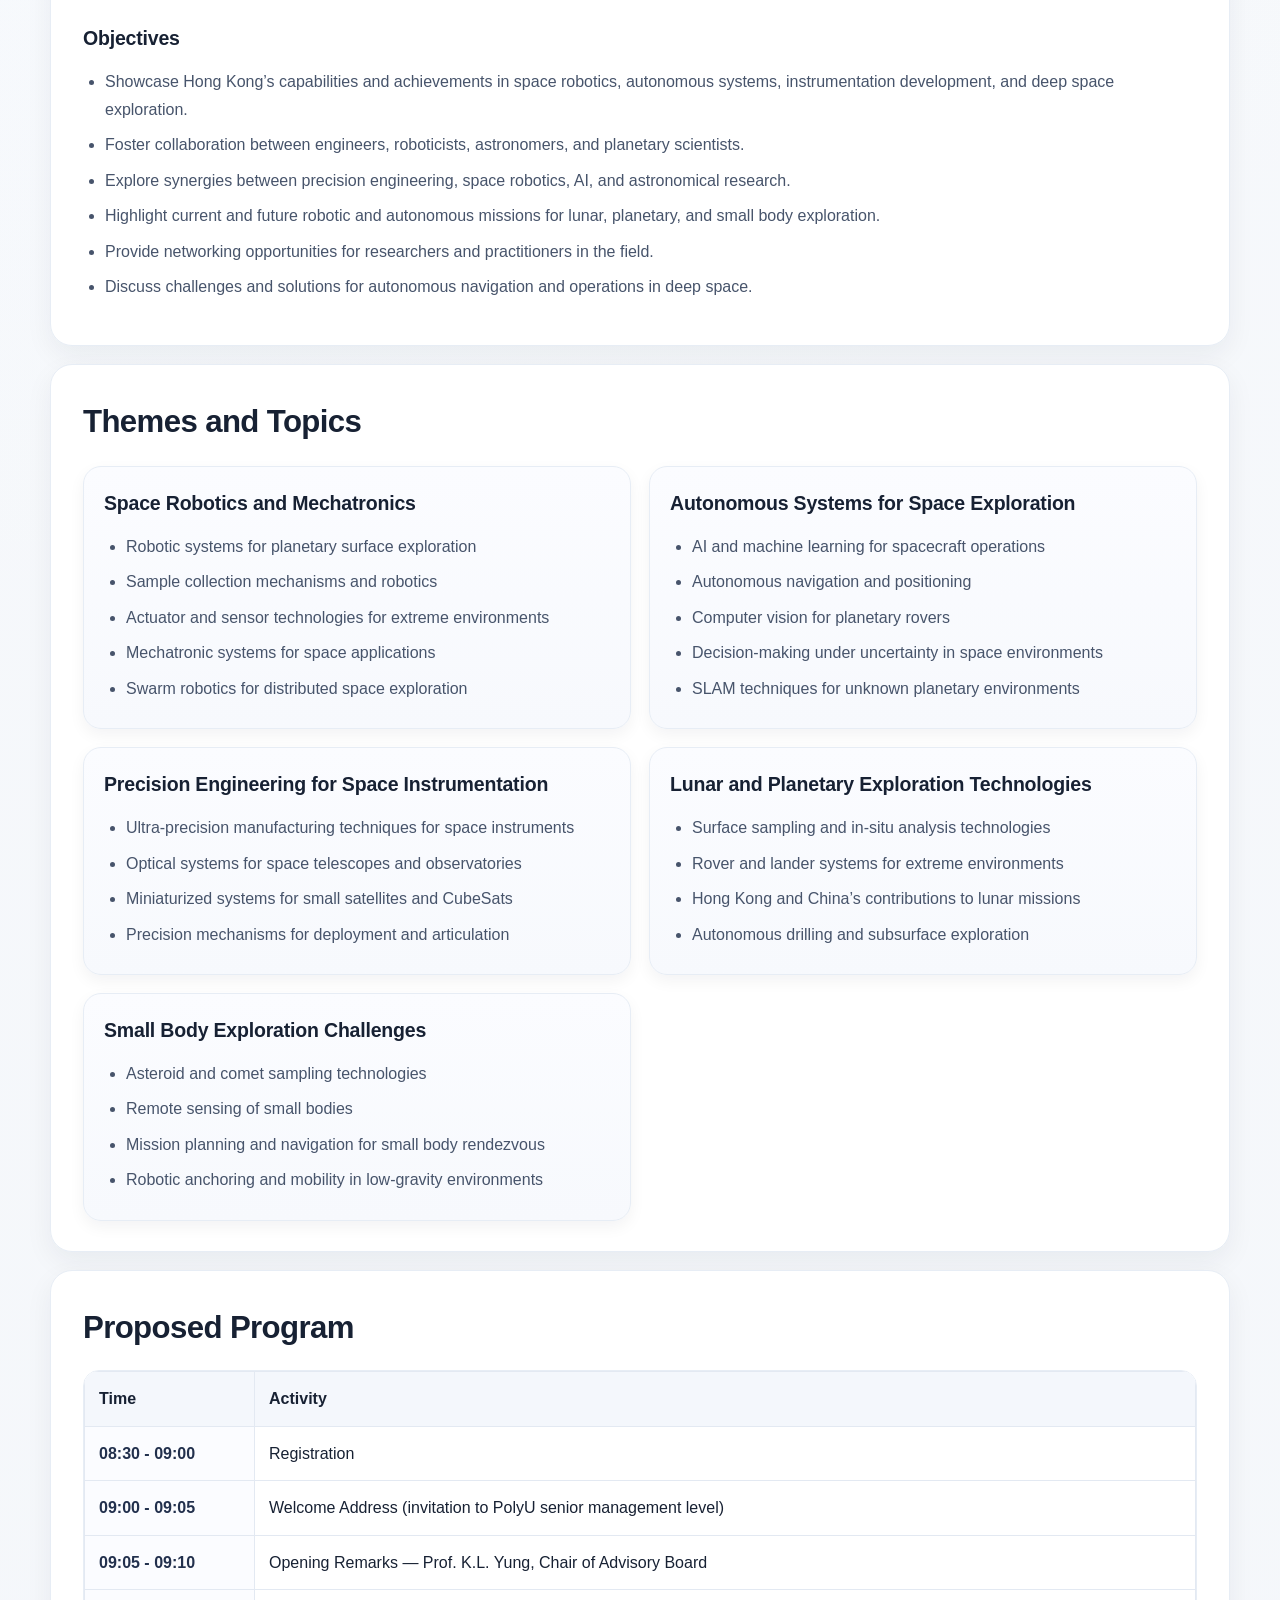
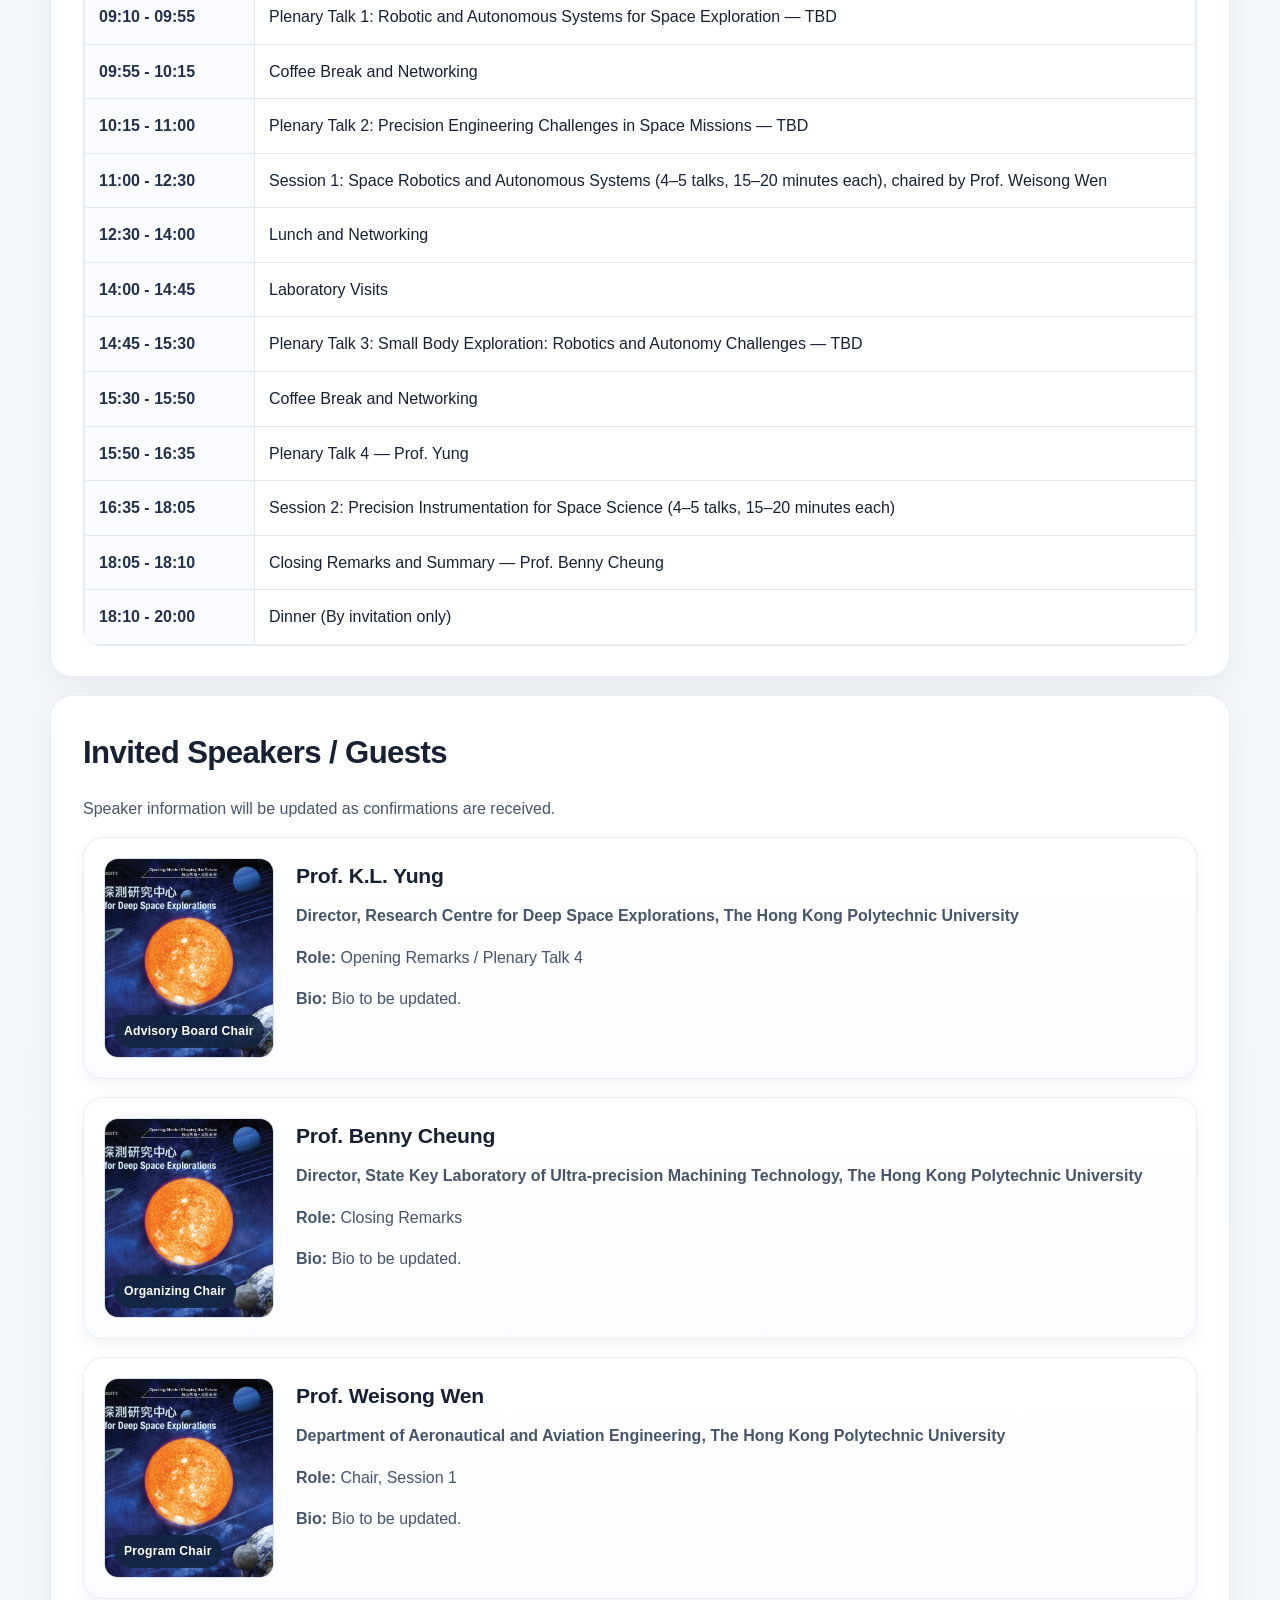
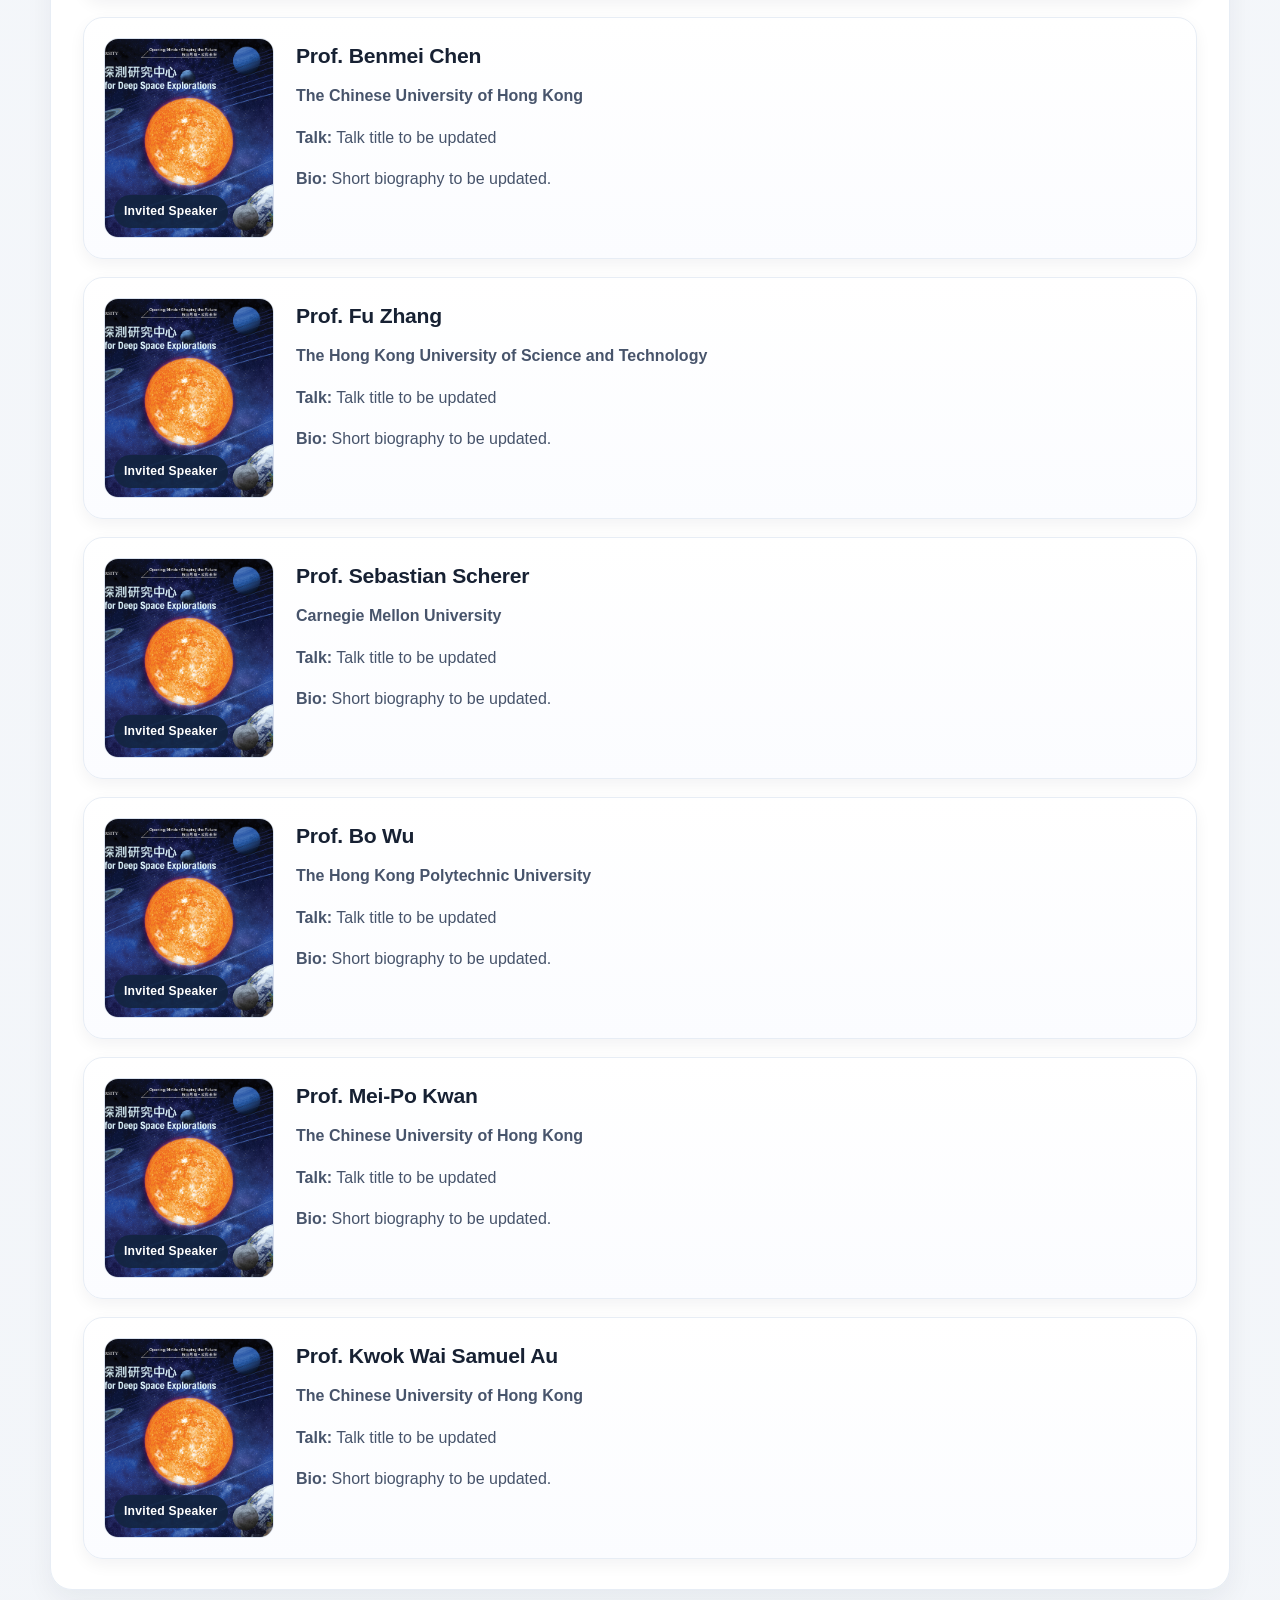
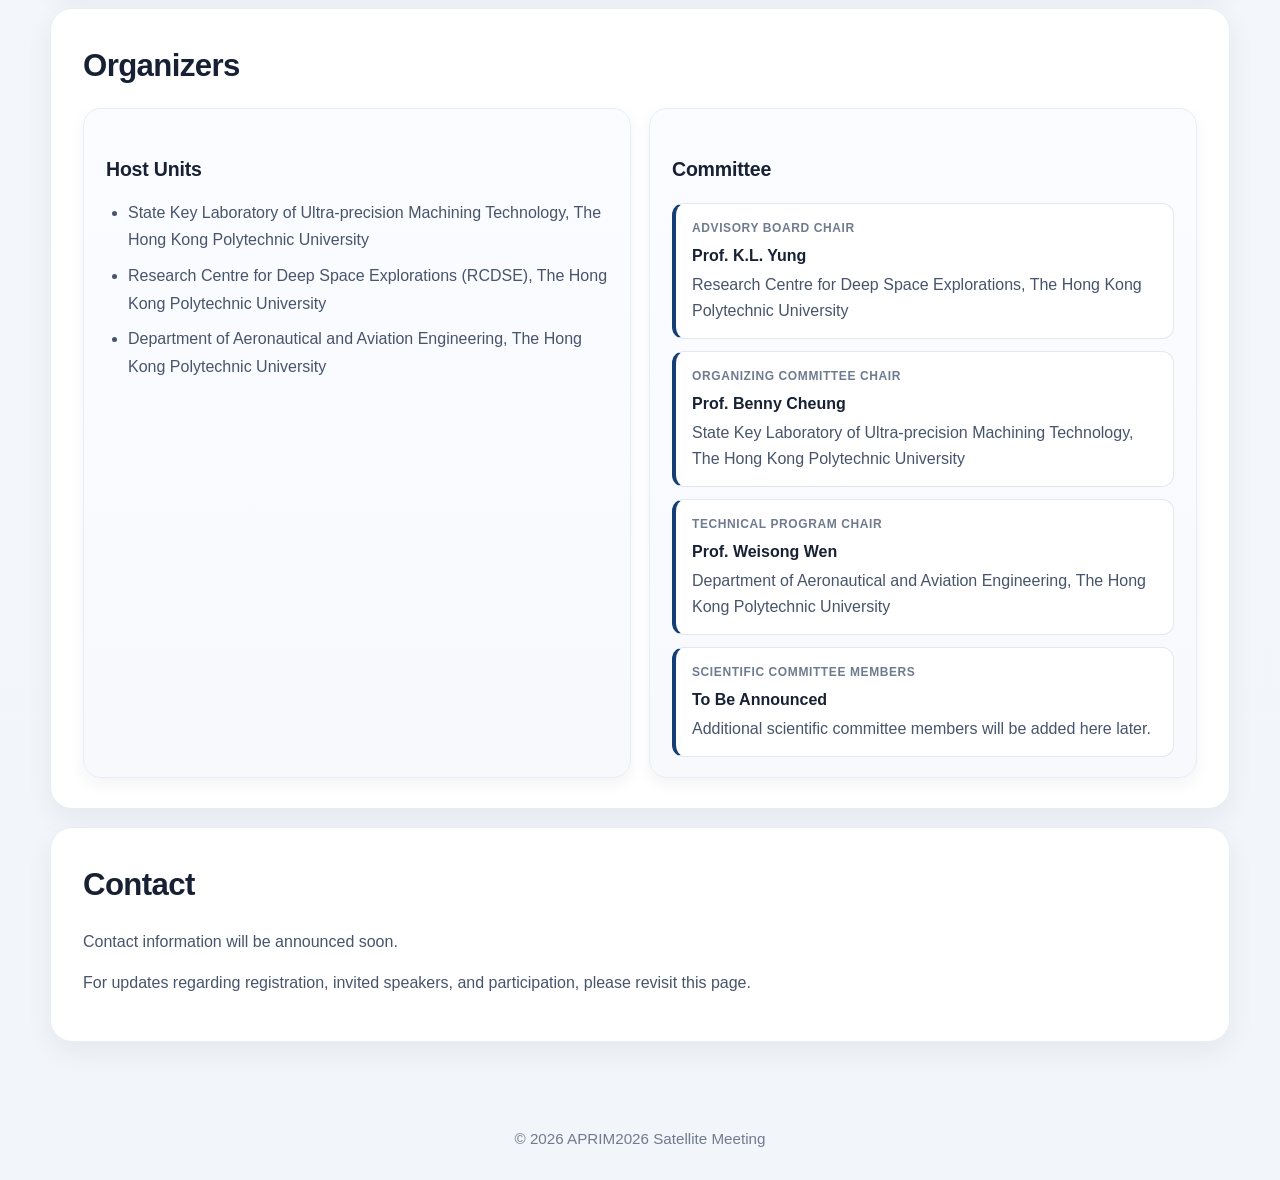
==== commit 6f9ee08b: "Update index.html" ====
--- a/index.html
+++ b/index.html
@@ -12,7 +12,6 @@
       <div class="top-nav">
         <div class="brand">APRIM2026 Satellite Meeting</div>
         <nav class="nav-links">
-          <a href="#meeting2026">Meeting 2026</a>
           <a href="#mission">Mission</a>
           <a href="#focus">Focus</a>
           <a href="#overview">Overview</a>
@@ -29,17 +28,17 @@
 
         <div class="hero-inner">
           <div class="hero-logos">
+            <div class="logo-box logo-box-square">
+              <img src="images/6.jpg" alt="Logo 6" class="logo-square" />
+            </div>
+            <div class="logo-box">
+              <img src="images/5.png" alt="Logo 5" />
+            </div>
             <div class="logo-box">
               <img src="images/1.png" alt="Logo 1" />
             </div>
             <div class="logo-box">
               <img src="images/2.png" alt="Logo 2" />
-            </div>
-            <div class="logo-box">
-              <img src="images/5.png" alt="Logo 5" />
-            </div>
-            <div class="logo-box logo-box-square">
-              <img src="images/6.jpg" alt="Logo 6" class="logo-square" />
             </div>
           </div>
 
@@ -85,13 +84,10 @@
                 rel="noopener noreferrer"
               >
                 <span class="button-main-text">Enter Meeting Website</span>
-                <span class="button-sub-text">APRIM 2026 Main Meeting</span>
+                <span class="button-sub-text">2026 Asia-Pacific Regional IAU Meeting</span>
               </a>
 
-              <a
-                class="button-hotel"
-                href=""
-              >
+              <a class="button-hotel" href="">
                 <span class="hotel-icon">✦</span>
                 <span class="hotel-text">
                   <span class="hotel-title">Registration</span>
@@ -123,15 +119,6 @@
         The meeting highlights research and development in space robotics,
         autonomous systems, ultra-precision engineering, and technologies
         for lunar, planetary, and small body exploration.
-      </p>
-    </section>
-
-    <section id="meeting2026" class="landing-section">
-      <h2>Meeting 2026</h2>
-      <p class="small-label">Program · Speakers · Organizers</p>
-      <p>
-        The 2026 edition includes the meeting overview, proposed schedule,
-        invited speakers, organizer information, and contact details.
       </p>
     </section>
 
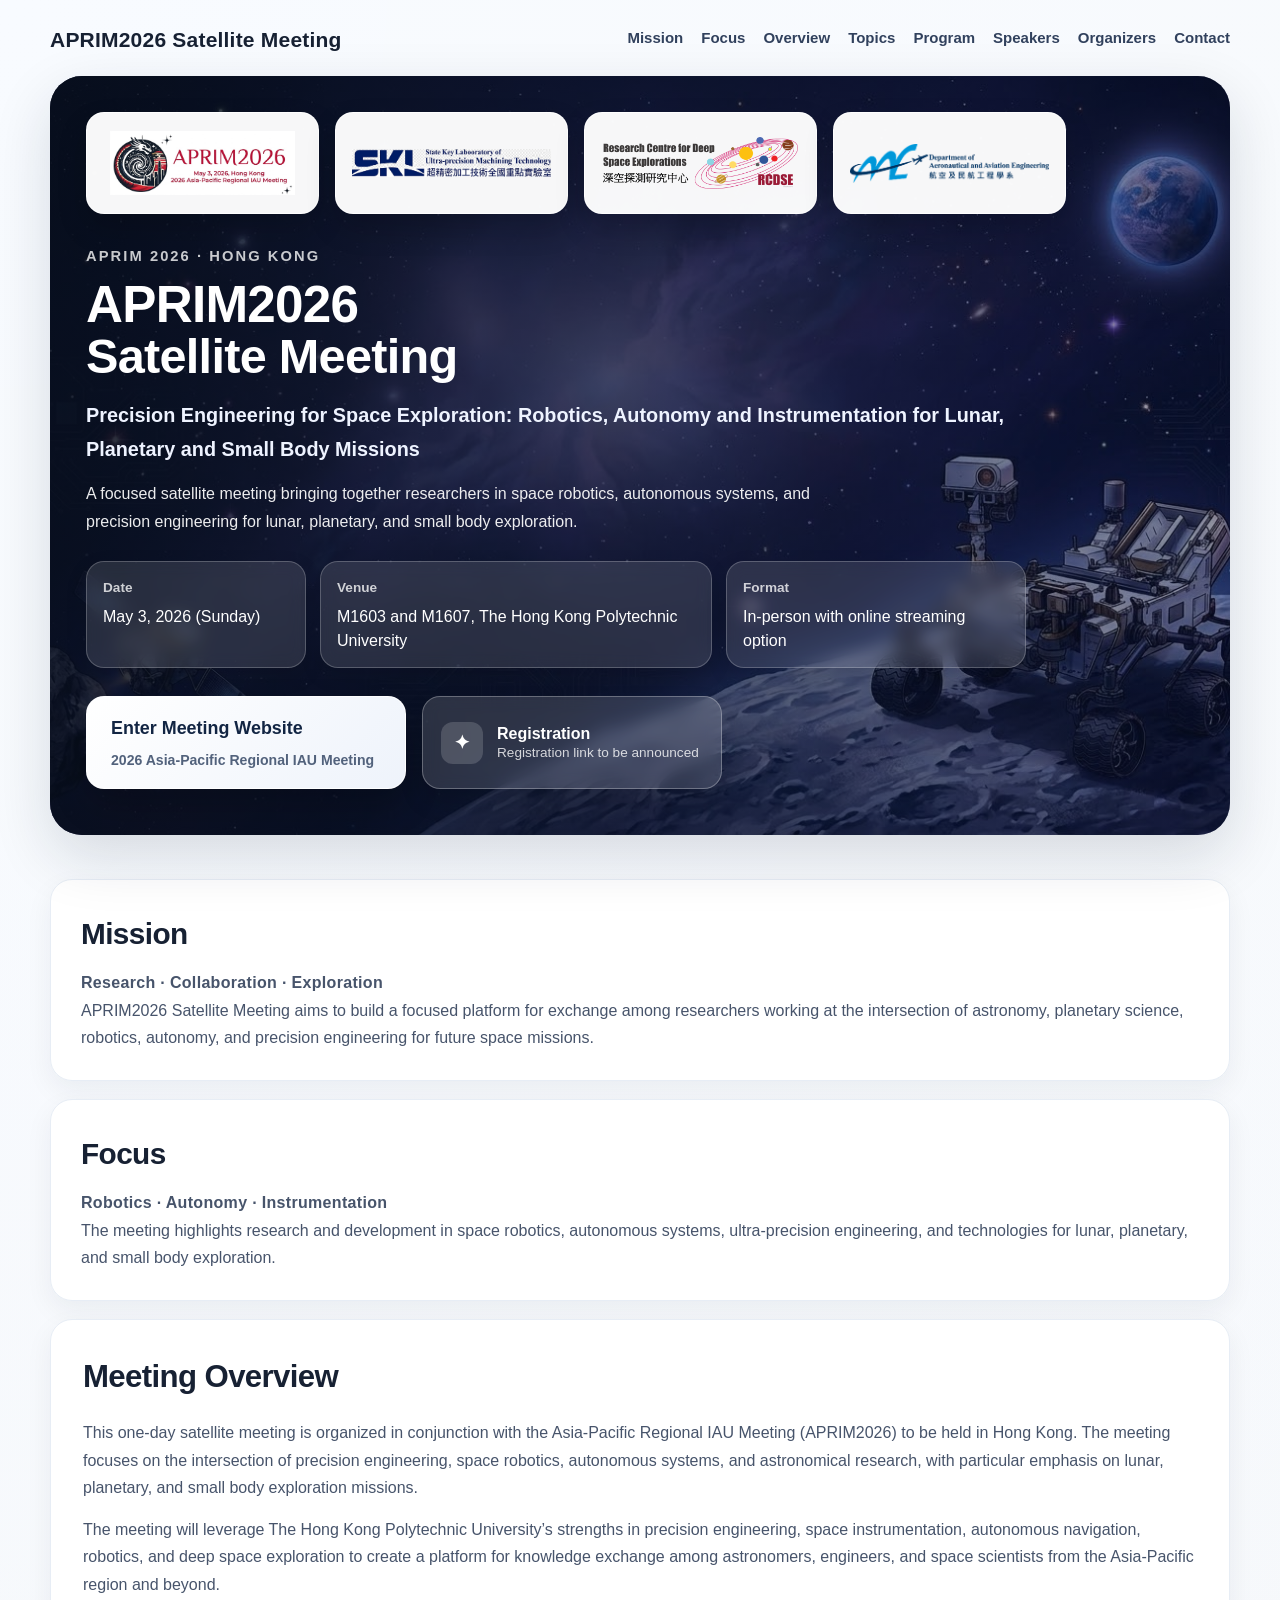
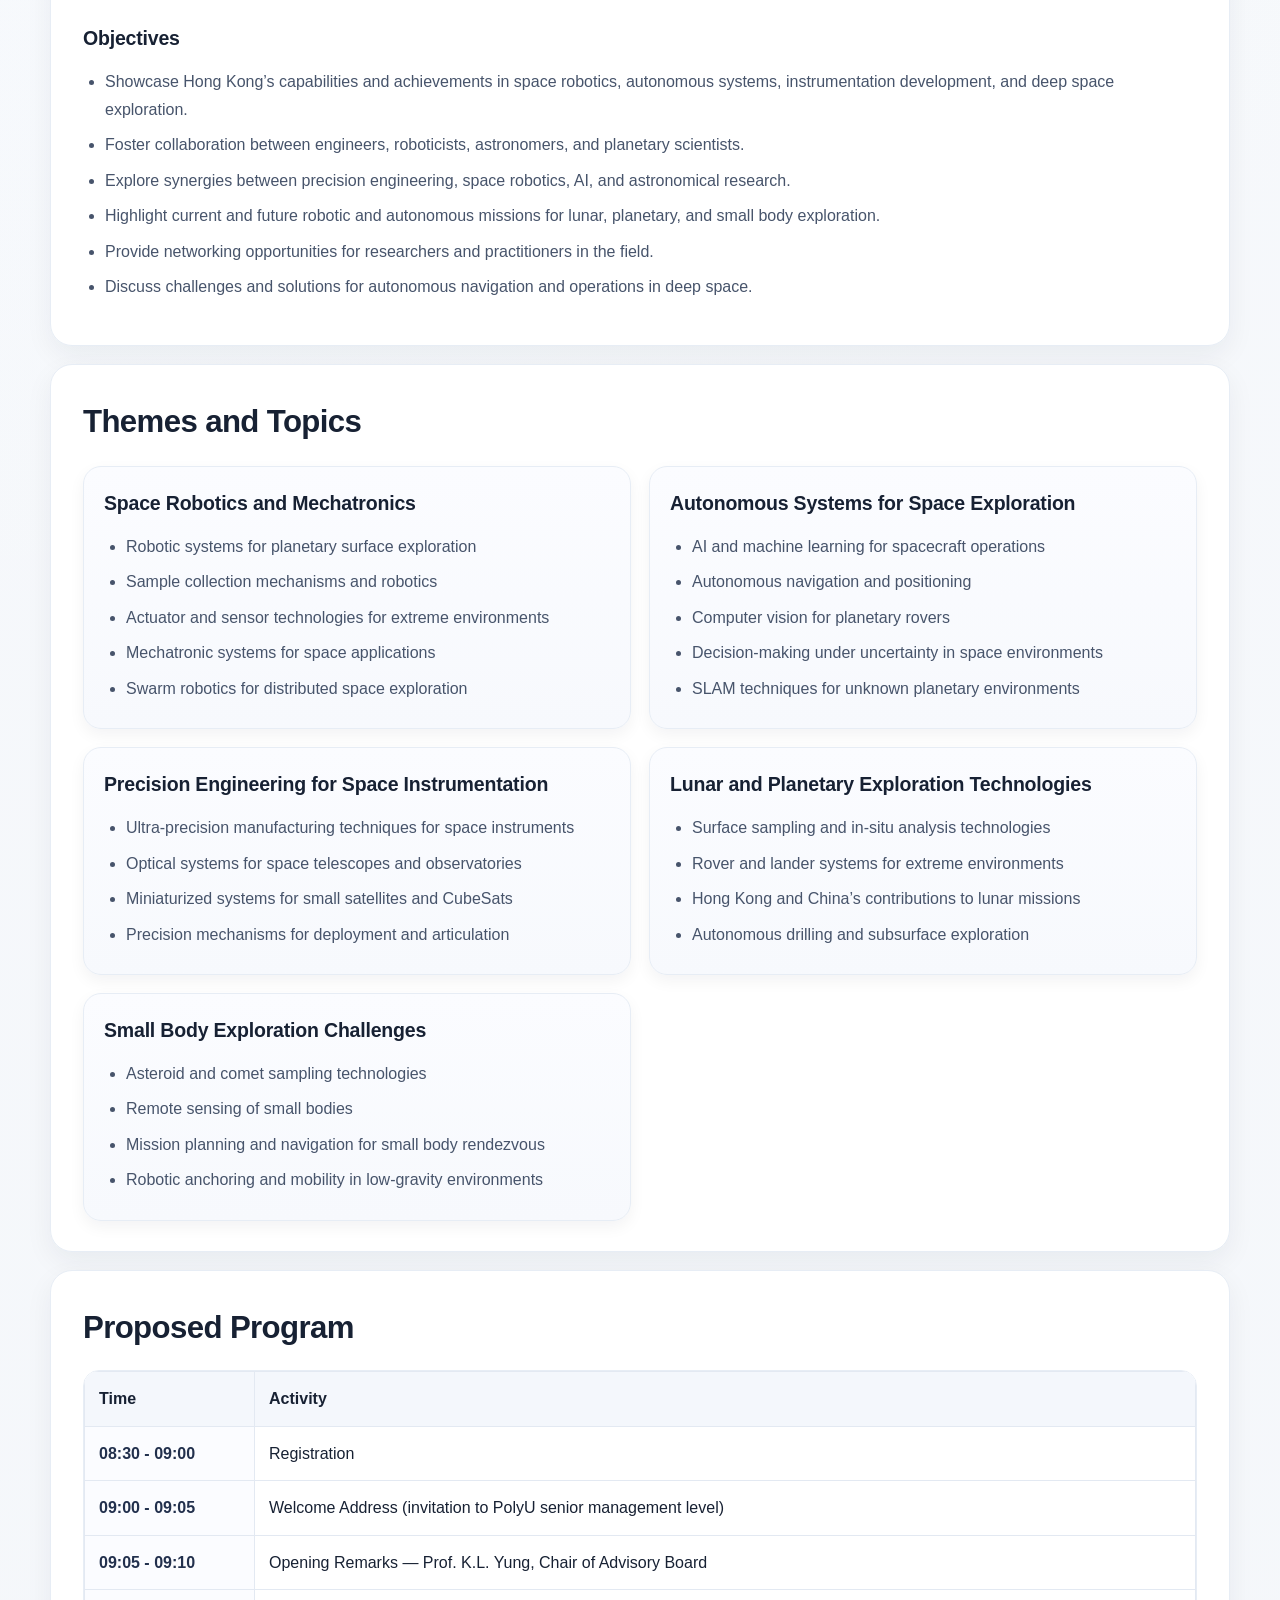
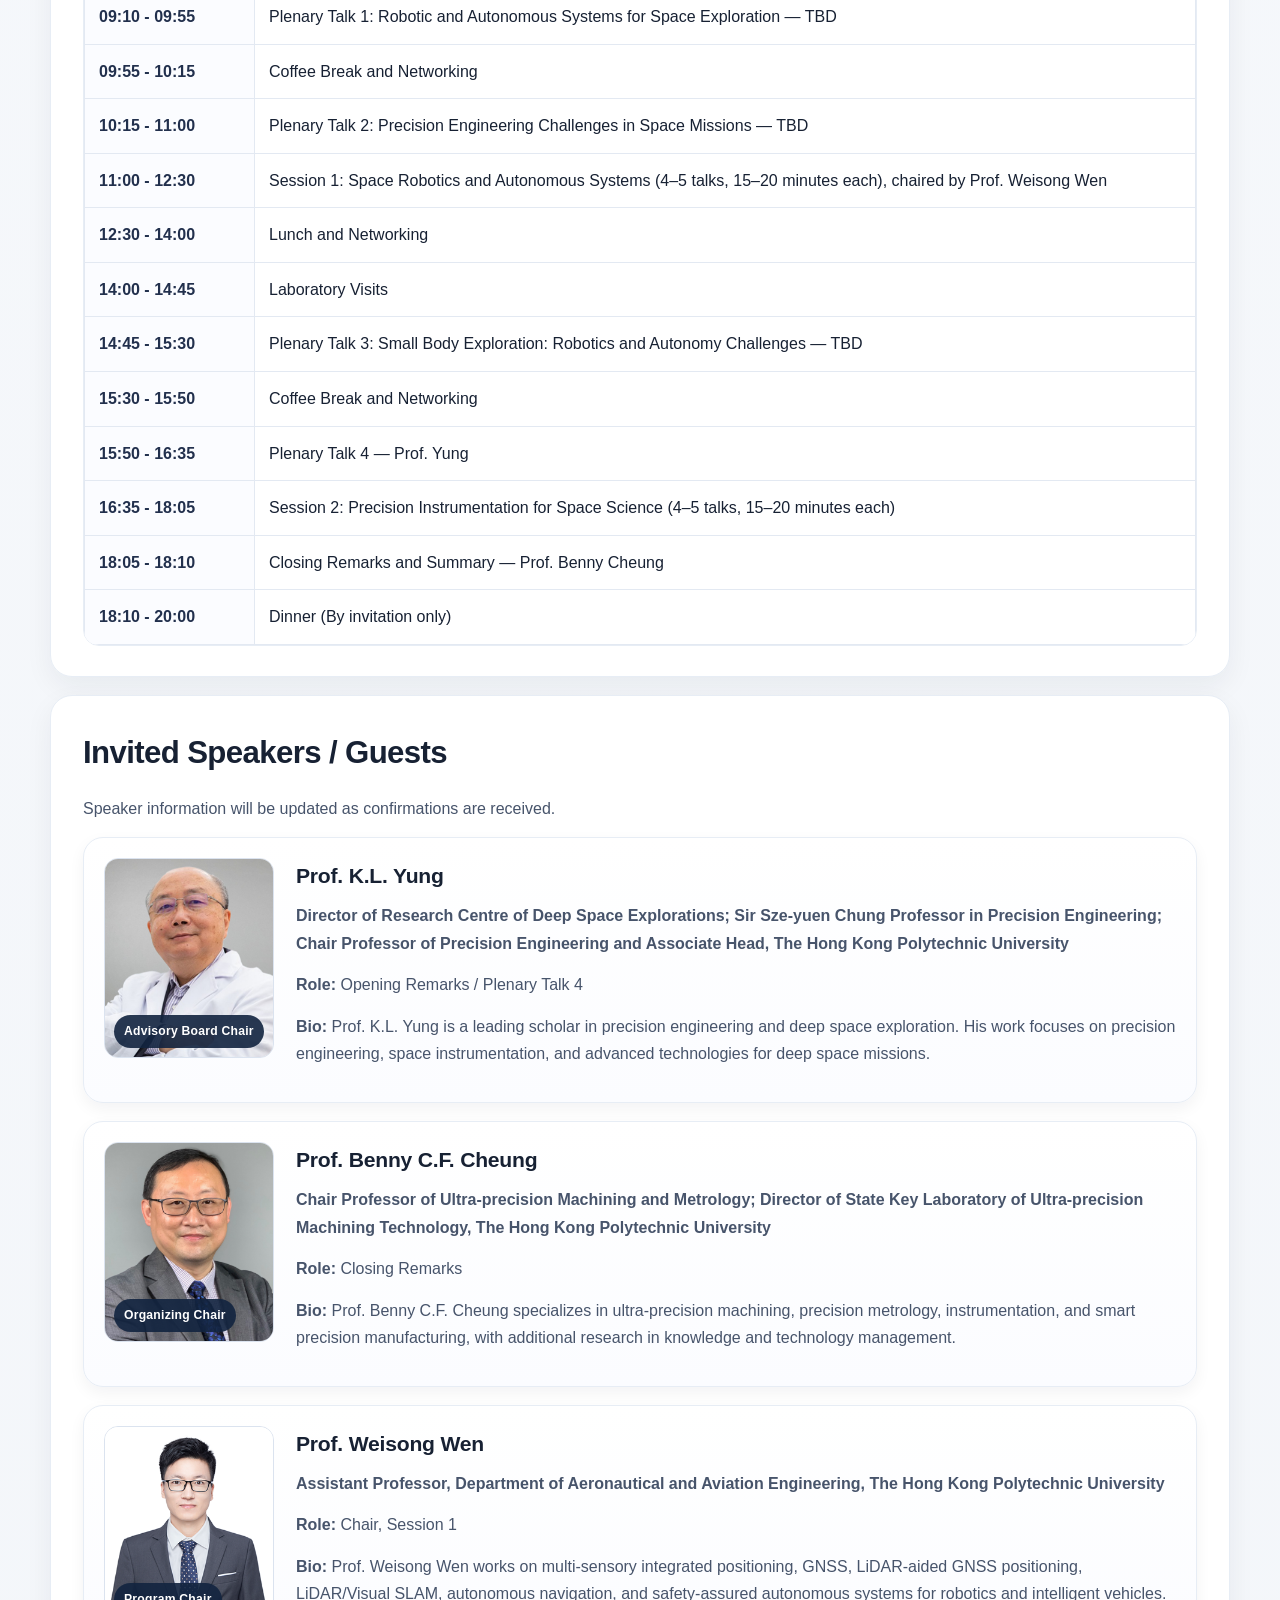
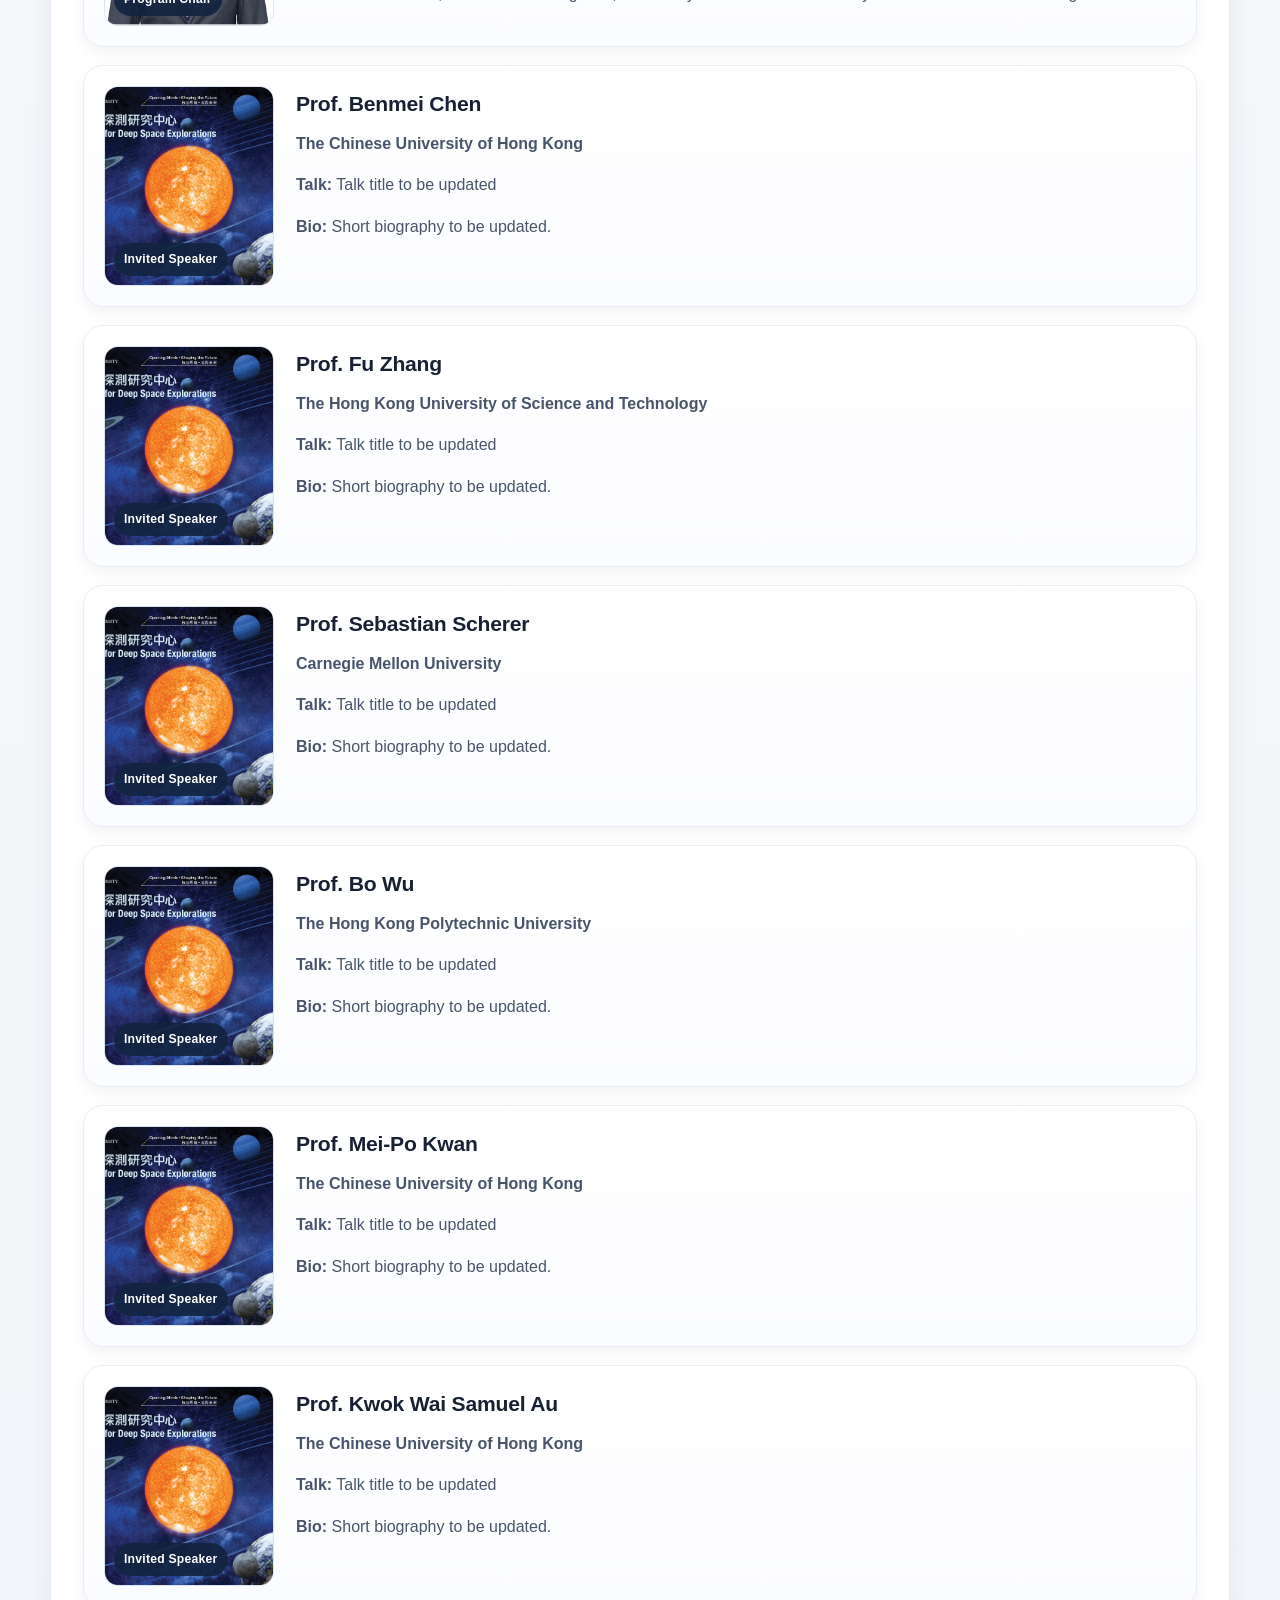
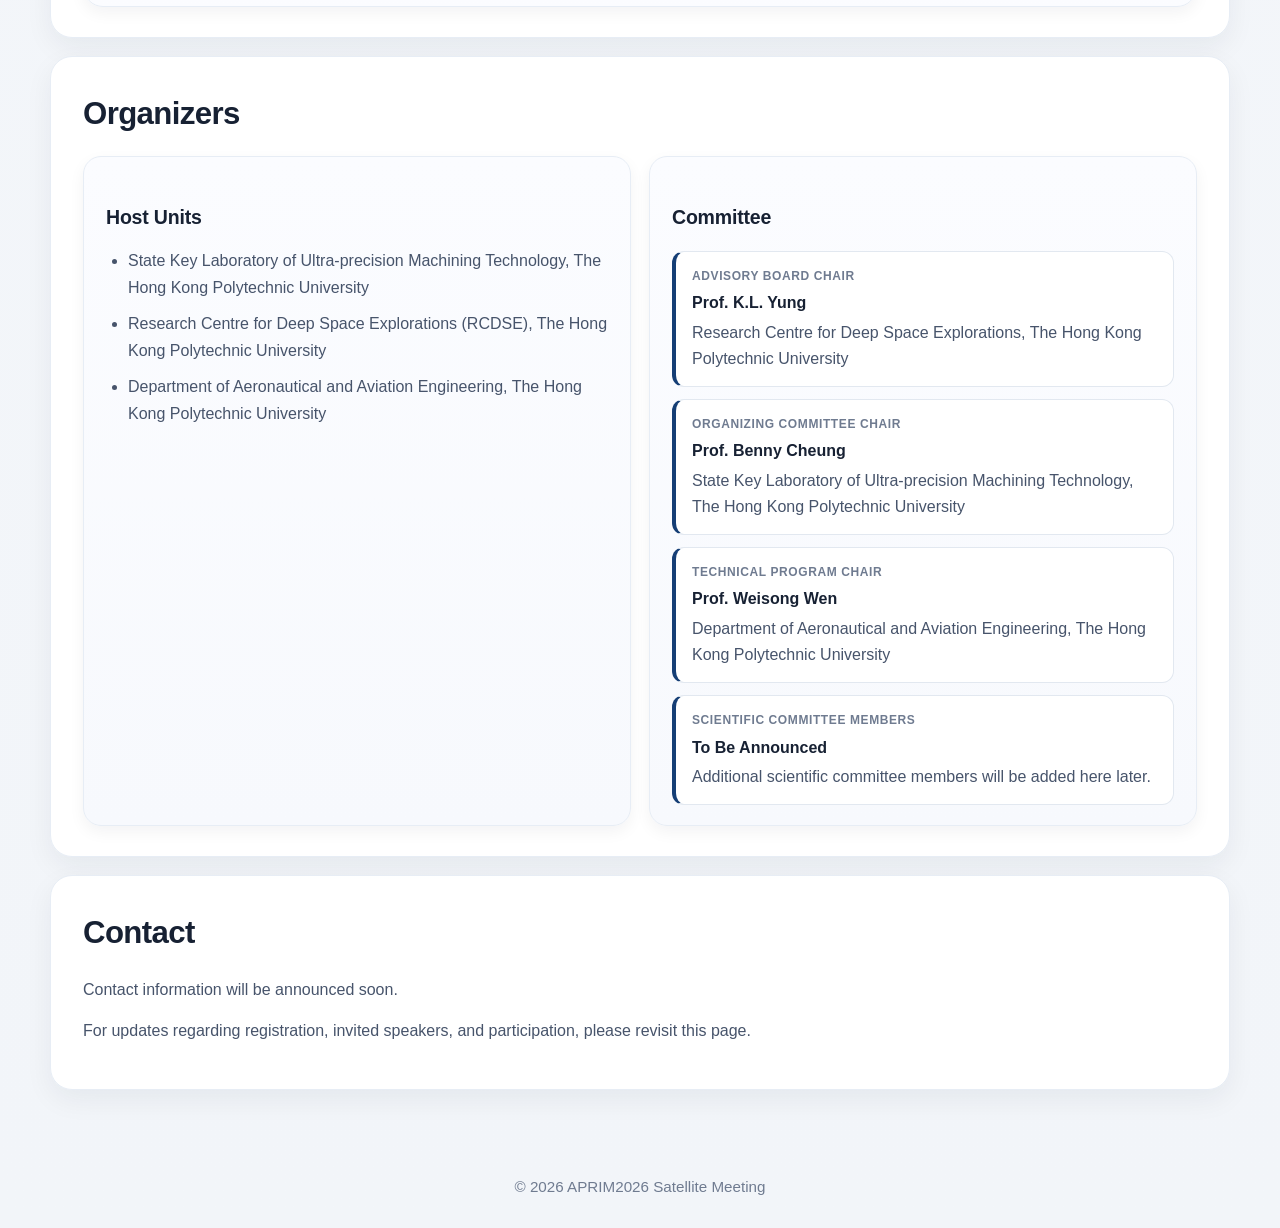
==== commit 84053ea3: "Update index.html" ====
--- a/index.html
+++ b/index.html
@@ -246,44 +246,55 @@
 
       <div class="speaker-list">
         <div class="speaker-card">
-          <div class="speaker-photo-wrap">
-            <img src="images/3.jpg" alt="Prof. K.L. Yung" class="speaker-photo" />
-            <span class="speaker-badge">Advisory Board Chair</span>
-          </div>
-          <div class="speaker-info">
-            <h3>Prof. K.L. Yung</h3>
-            <p class="speaker-role">Director, Research Centre for Deep Space Explorations, The Hong Kong Polytechnic University</p>
-            <p><strong>Role:</strong> Opening Remarks / Plenary Talk 4</p>
-            <p><strong>Bio:</strong> Bio to be updated.</p>
-          </div>
-        </div>
-
-        <div class="speaker-card">
-          <div class="speaker-photo-wrap">
-            <img src="images/3.jpg" alt="Prof. Benny Cheung" class="speaker-photo" />
-            <span class="speaker-badge">Organizing Chair</span>
-          </div>
-          <div class="speaker-info">
-            <h3>Prof. Benny Cheung</h3>
-            <p class="speaker-role">Director, State Key Laboratory of Ultra-precision Machining Technology, The Hong Kong Polytechnic University</p>
-            <p><strong>Role:</strong> Closing Remarks</p>
-            <p><strong>Bio:</strong> Bio to be updated.</p>
-          </div>
-        </div>
-
-        <div class="speaker-card">
-          <div class="speaker-photo-wrap">
-            <img src="images/3.jpg" alt="Prof. Weisong Wen" class="speaker-photo" />
-            <span class="speaker-badge">Program Chair</span>
-          </div>
-          <div class="speaker-info">
-            <h3>Prof. Weisong Wen</h3>
-            <p class="speaker-role">Department of Aeronautical and Aviation Engineering, The Hong Kong Polytechnic University</p>
-            <p><strong>Role:</strong> Chair, Session 1</p>
-            <p><strong>Bio:</strong> Bio to be updated.</p>
-          </div>
-        </div>
-
+  <div class="speaker-photo-wrap">
+    <img src="images/KL-Yung.jpg" alt="Prof. K.L. Yung" class="speaker-photo" />
+    <span class="speaker-badge">Advisory Board Chair</span>
+  </div>
+  <div class="speaker-info">
+    <h3>Prof. K.L. Yung</h3>
+    <p class="speaker-role">
+      Director of Research Centre of Deep Space Explorations; Sir Sze-yuen Chung Professor in Precision Engineering; Chair Professor of Precision Engineering and Associate Head, The Hong Kong Polytechnic University
+    </p>
+    <p><strong>Role:</strong> Opening Remarks / Plenary Talk 4</p>
+    <p>
+      <strong>Bio:</strong> Prof. K.L. Yung is a leading scholar in precision engineering and deep space exploration. His work focuses on precision engineering, space instrumentation, and advanced technologies for deep space missions.
+    </p>
+  </div>
+</div>
+
+<div class="speaker-card">
+  <div class="speaker-photo-wrap">
+    <img src="images/Beny-Cheung.jpg" alt="Prof. Benny C.F. Cheung" class="speaker-photo" />
+    <span class="speaker-badge">Organizing Chair</span>
+  </div>
+  <div class="speaker-info">
+    <h3>Prof. Benny C.F. Cheung</h3>
+    <p class="speaker-role">
+      Chair Professor of Ultra-precision Machining and Metrology; Director of State Key Laboratory of Ultra-precision Machining Technology, The Hong Kong Polytechnic University
+    </p>
+    <p><strong>Role:</strong> Closing Remarks</p>
+    <p>
+      <strong>Bio:</strong> Prof. Benny C.F. Cheung specializes in ultra-precision machining, precision metrology, instrumentation, and smart precision manufacturing, with additional research in knowledge and technology management.
+    </p>
+  </div>
+</div>
+
+<div class="speaker-card">
+  <div class="speaker-photo-wrap">
+    <img src="images/Dr Weisong Wen.png" alt="Prof. Weisong Wen" class="speaker-photo" />
+    <span class="speaker-badge">Program Chair</span>
+  </div>
+  <div class="speaker-info">
+    <h3>Prof. Weisong Wen</h3>
+    <p class="speaker-role">
+      Assistant Professor, Department of Aeronautical and Aviation Engineering, The Hong Kong Polytechnic University
+    </p>
+    <p><strong>Role:</strong> Chair, Session 1</p>
+    <p>
+      <strong>Bio:</strong> Prof. Weisong Wen works on multi-sensory integrated positioning, GNSS, LiDAR-aided GNSS positioning, LiDAR/Visual SLAM, autonomous navigation, and safety-assured autonomous systems for robotics and intelligent vehicles.
+    </p>
+  </div>
+</div>
         <div class="speaker-card">
           <div class="speaker-photo-wrap">
             <img src="images/3.jpg" alt="Prof. Benmei Chen" class="speaker-photo" />
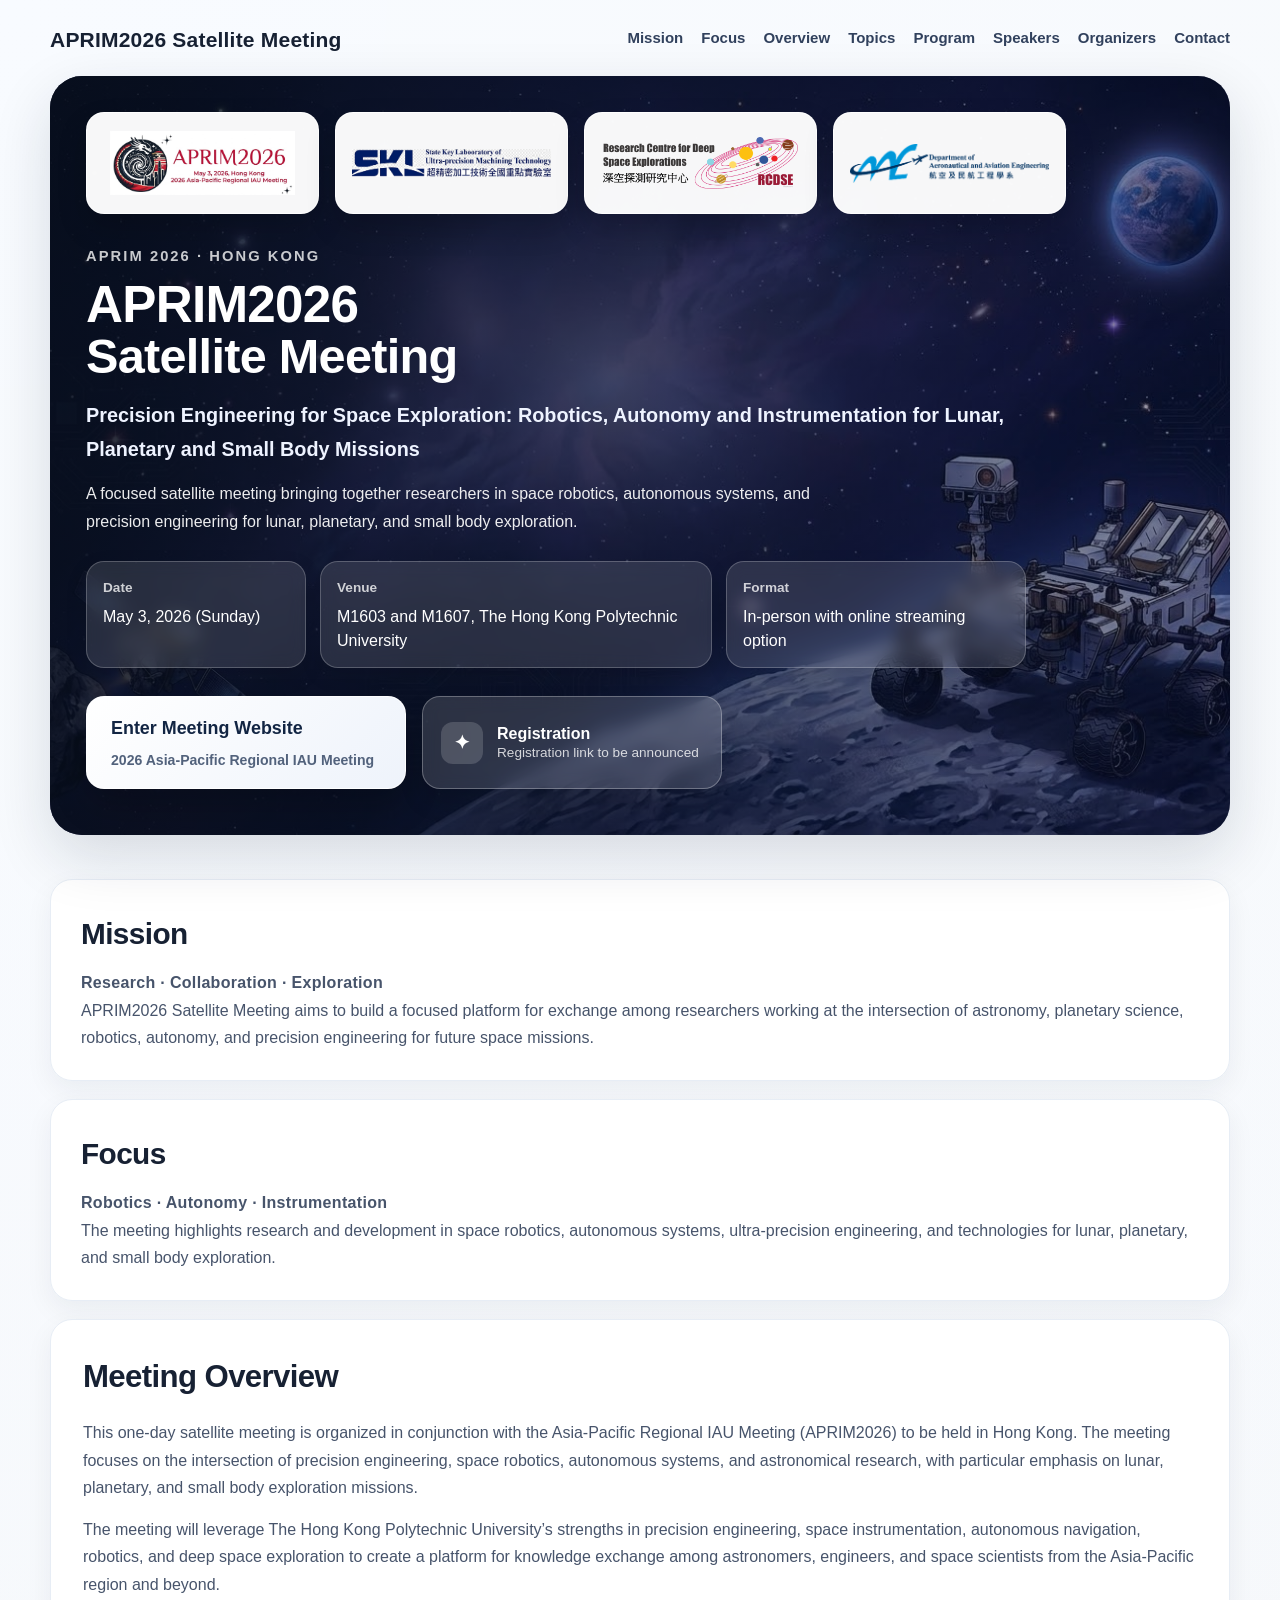
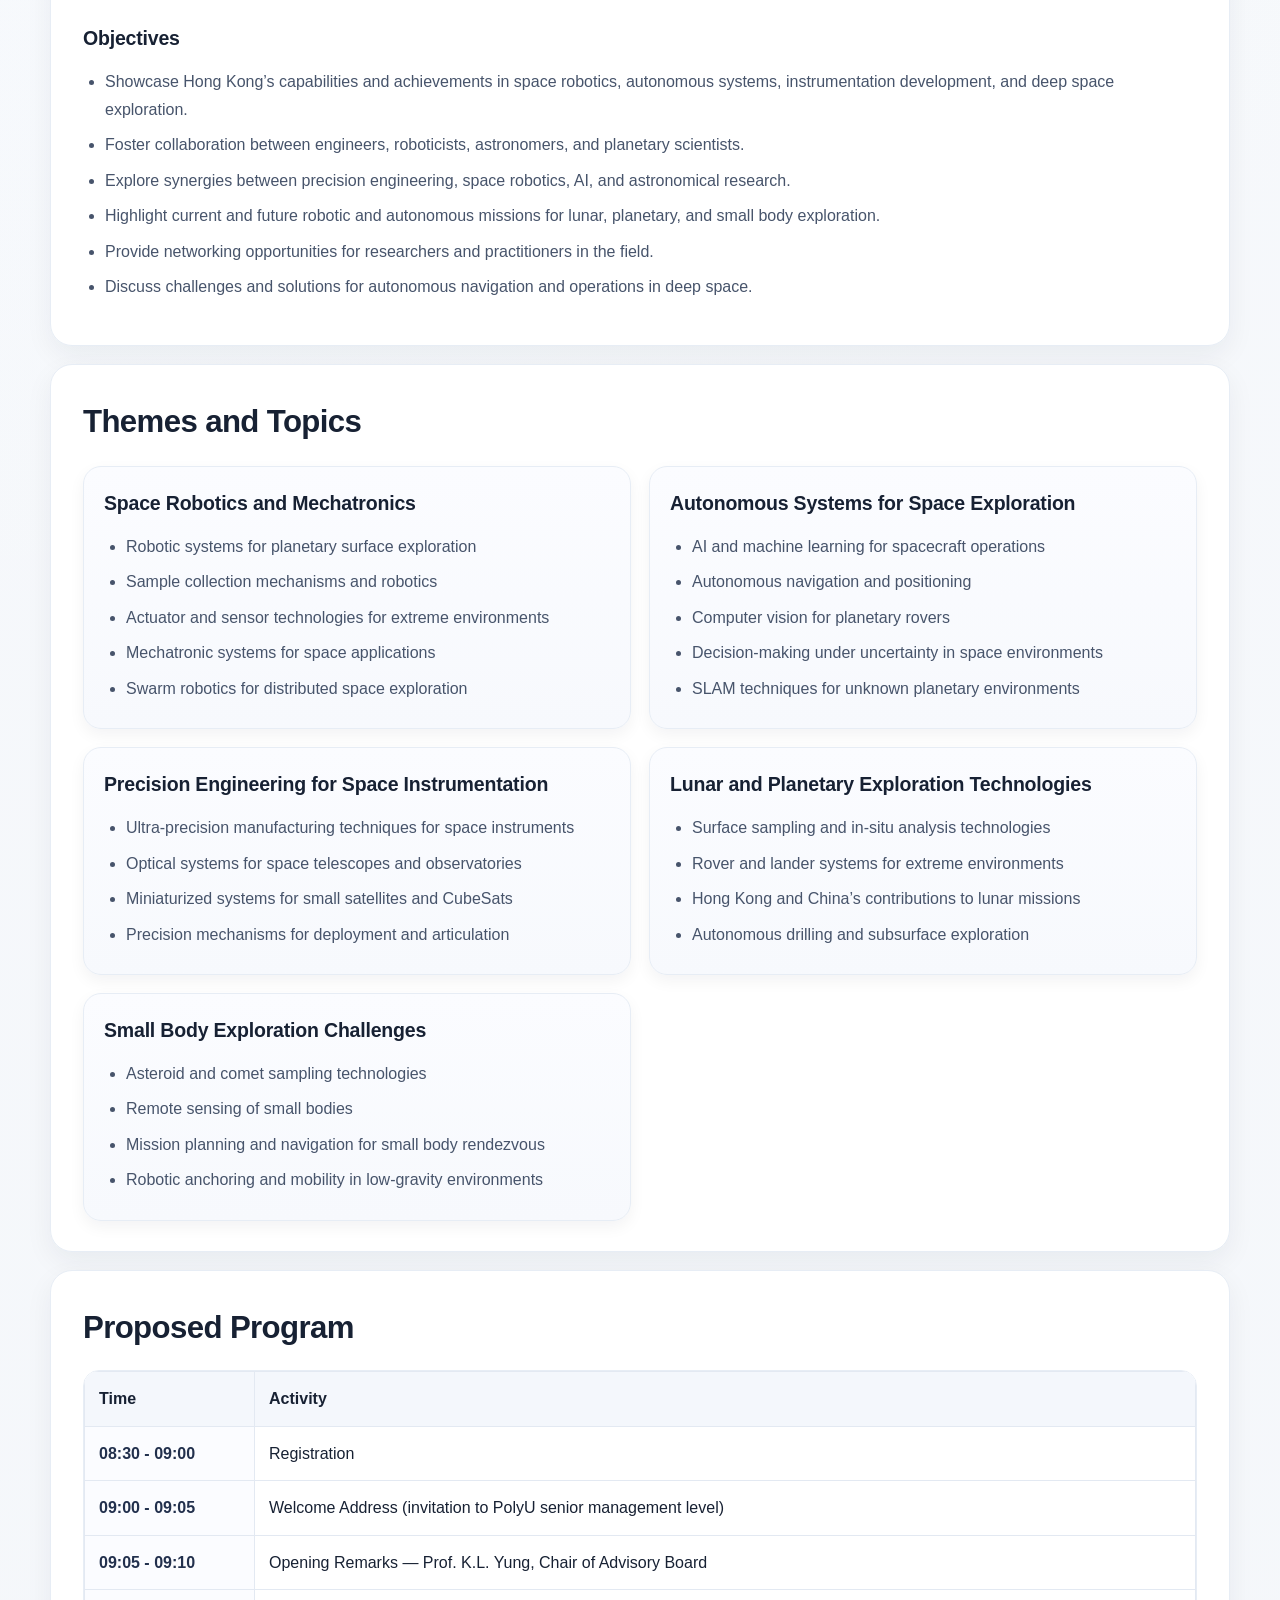
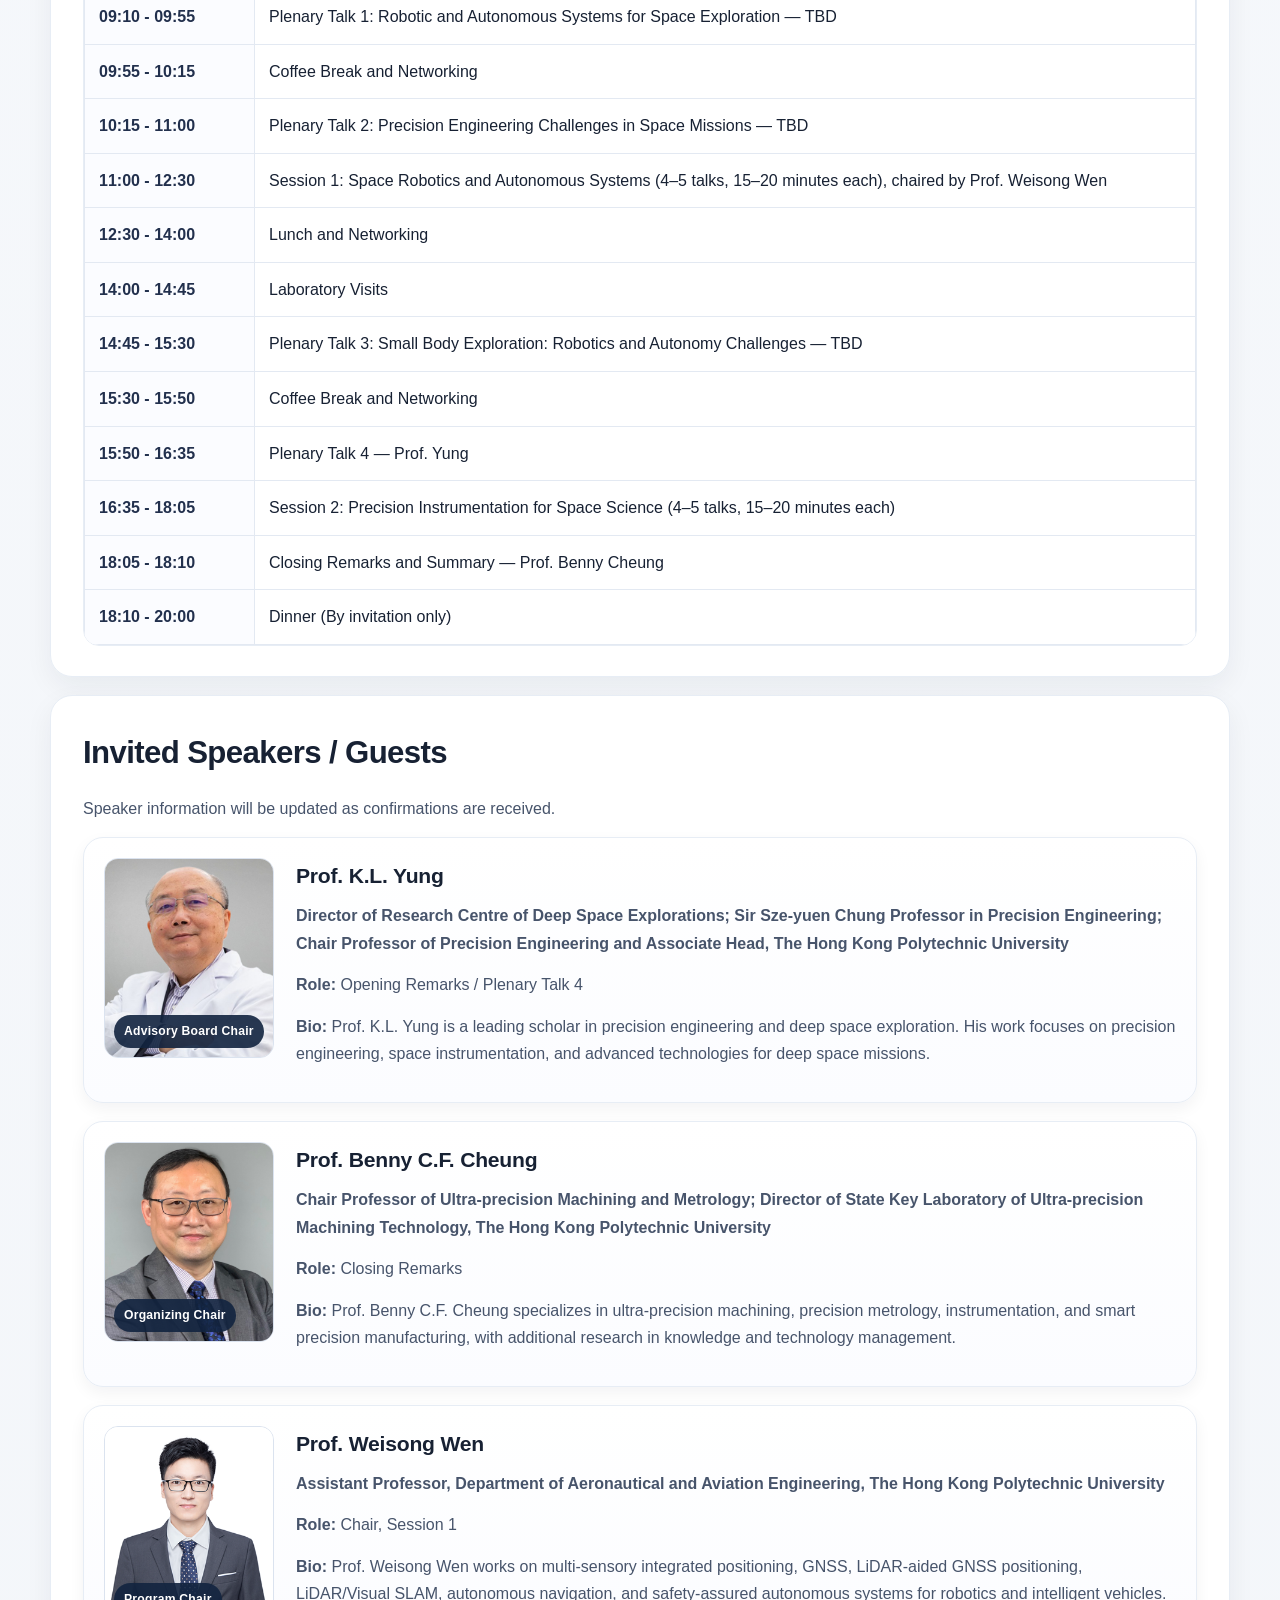
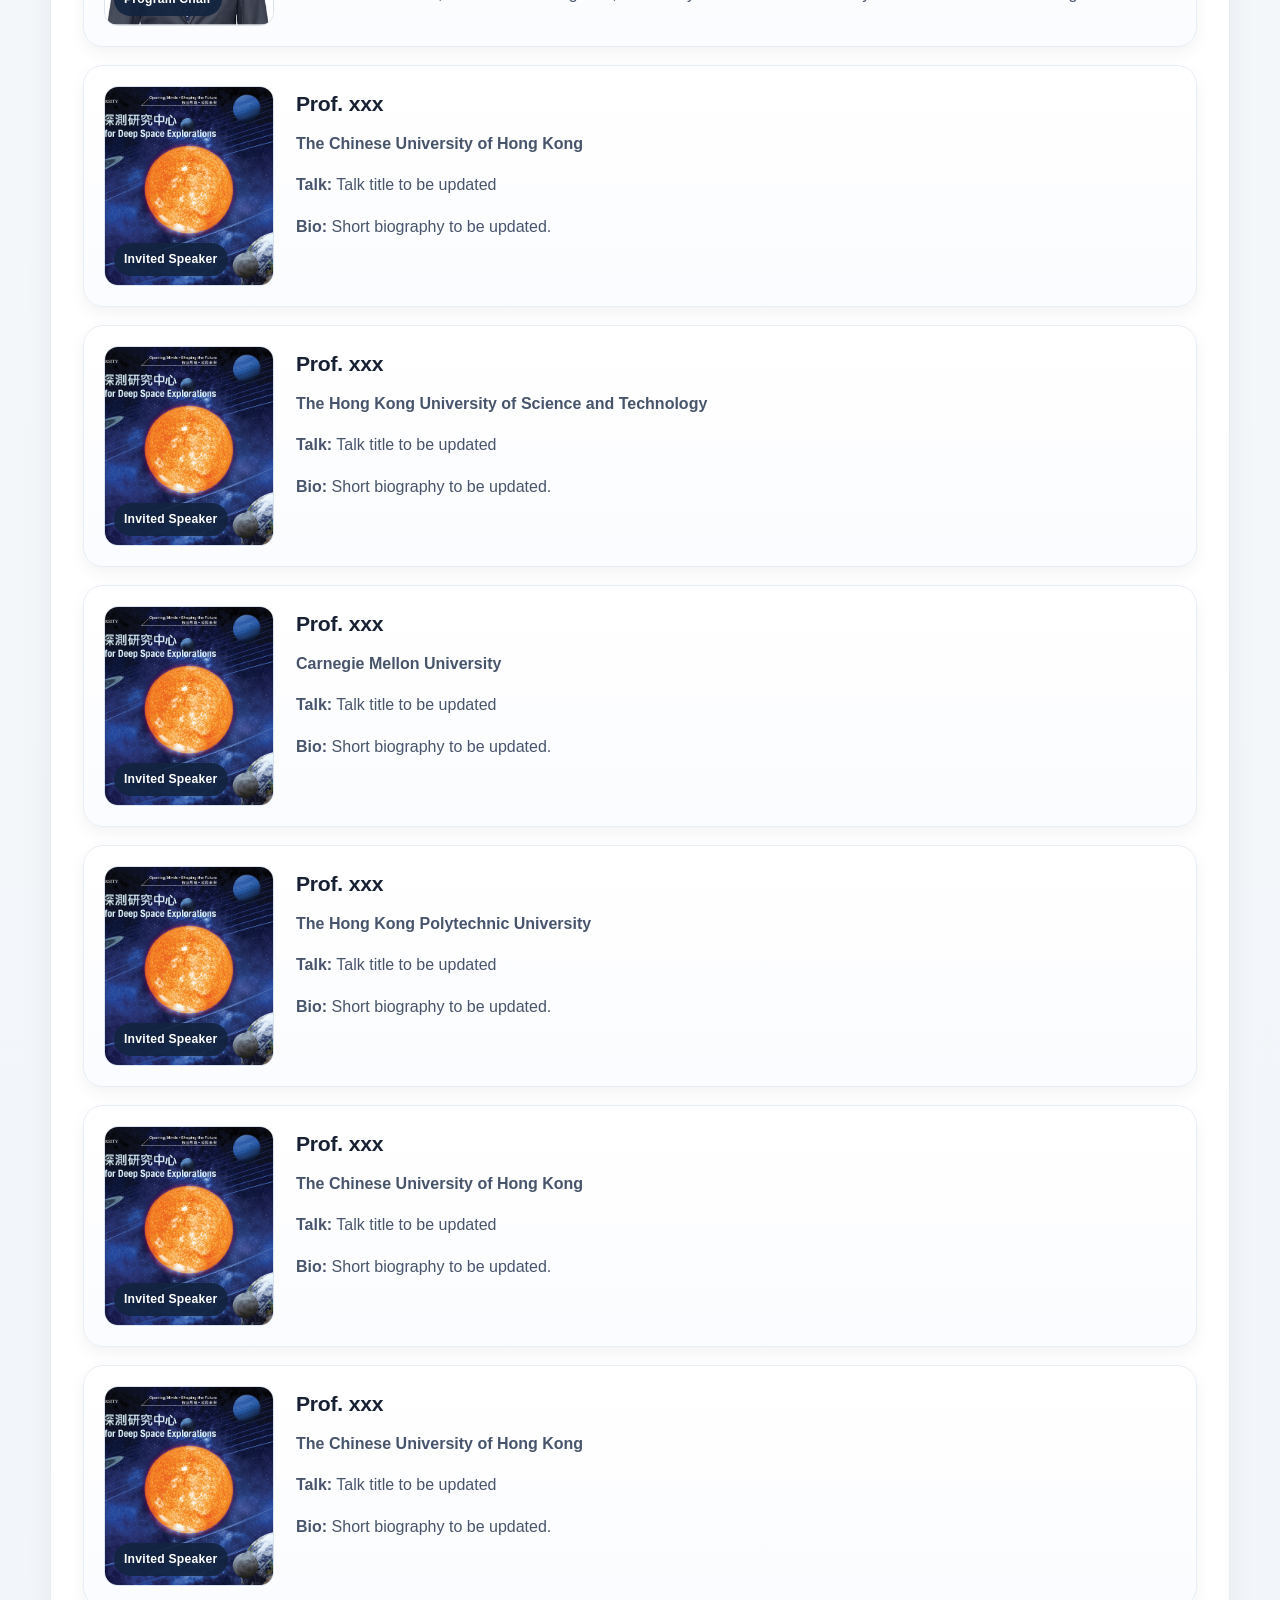
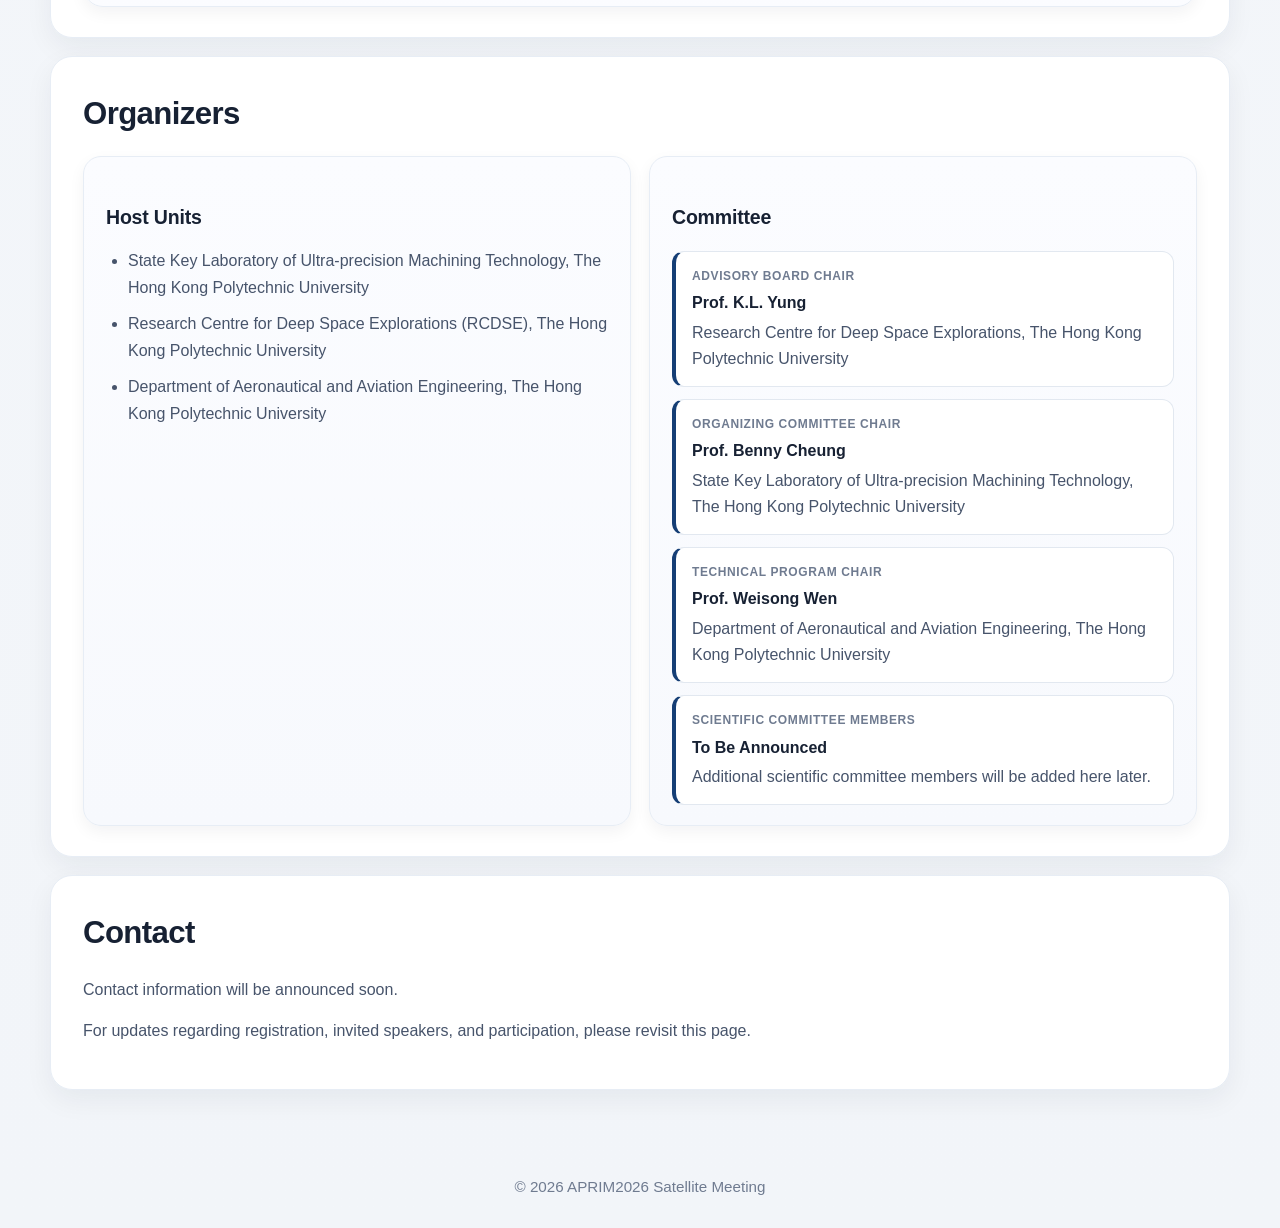
==== commit 70c3df36: "Update index.html" ====
--- a/index.html
+++ b/index.html
@@ -297,11 +297,11 @@
 </div>
         <div class="speaker-card">
           <div class="speaker-photo-wrap">
-            <img src="images/3.jpg" alt="Prof. Benmei Chen" class="speaker-photo" />
-            <span class="speaker-badge">Invited Speaker</span>
-          </div>
-          <div class="speaker-info">
-            <h3>Prof. Benmei Chen</h3>
+            <img src="images/3.jpg" alt="Prof. xxx" class="speaker-photo" />
+            <span class="speaker-badge">Invited Speaker</span>
+          </div>
+          <div class="speaker-info">
+            <h3>Prof. xxx</h3>
             <p class="speaker-role">The Chinese University of Hong Kong</p>
             <p><strong>Talk:</strong> Talk title to be updated</p>
             <p><strong>Bio:</strong> Short biography to be updated.</p>
@@ -310,11 +310,11 @@
 
         <div class="speaker-card">
           <div class="speaker-photo-wrap">
-            <img src="images/3.jpg" alt="Prof. Fu Zhang" class="speaker-photo" />
-            <span class="speaker-badge">Invited Speaker</span>
-          </div>
-          <div class="speaker-info">
-            <h3>Prof. Fu Zhang</h3>
+            <img src="images/3.jpg" alt="Prof. xxx" class="speaker-photo" />
+            <span class="speaker-badge">Invited Speaker</span>
+          </div>
+          <div class="speaker-info">
+            <h3>Prof. xxx</h3>
             <p class="speaker-role">The Hong Kong University of Science and Technology</p>
             <p><strong>Talk:</strong> Talk title to be updated</p>
             <p><strong>Bio:</strong> Short biography to be updated.</p>
@@ -323,11 +323,11 @@
 
         <div class="speaker-card">
           <div class="speaker-photo-wrap">
-            <img src="images/3.jpg" alt="Prof. Sebastian Scherer" class="speaker-photo" />
-            <span class="speaker-badge">Invited Speaker</span>
-          </div>
-          <div class="speaker-info">
-            <h3>Prof. Sebastian Scherer</h3>
+            <img src="images/3.jpg" alt="Prof. xxx" class="speaker-photo" />
+            <span class="speaker-badge">Invited Speaker</span>
+          </div>
+          <div class="speaker-info">
+            <h3>Prof. xxx</h3>
             <p class="speaker-role">Carnegie Mellon University</p>
             <p><strong>Talk:</strong> Talk title to be updated</p>
             <p><strong>Bio:</strong> Short biography to be updated.</p>
@@ -336,11 +336,11 @@
 
         <div class="speaker-card">
           <div class="speaker-photo-wrap">
-            <img src="images/3.jpg" alt="Prof. Bo Wu" class="speaker-photo" />
-            <span class="speaker-badge">Invited Speaker</span>
-          </div>
-          <div class="speaker-info">
-            <h3>Prof. Bo Wu</h3>
+            <img src="images/3.jpg" alt="Prof. xxx" class="speaker-photo" />
+            <span class="speaker-badge">Invited Speaker</span>
+          </div>
+          <div class="speaker-info">
+            <h3>Prof. xxx</h3>
             <p class="speaker-role">The Hong Kong Polytechnic University</p>
             <p><strong>Talk:</strong> Talk title to be updated</p>
             <p><strong>Bio:</strong> Short biography to be updated.</p>
@@ -349,11 +349,11 @@
 
         <div class="speaker-card">
           <div class="speaker-photo-wrap">
-            <img src="images/3.jpg" alt="Prof. Mei-Po Kwan" class="speaker-photo" />
-            <span class="speaker-badge">Invited Speaker</span>
-          </div>
-          <div class="speaker-info">
-            <h3>Prof. Mei-Po Kwan</h3>
+            <img src="images/3.jpg" alt="Prof. xxx" class="speaker-photo" />
+            <span class="speaker-badge">Invited Speaker</span>
+          </div>
+          <div class="speaker-info">
+            <h3>Prof. xxx</h3>
             <p class="speaker-role">The Chinese University of Hong Kong</p>
             <p><strong>Talk:</strong> Talk title to be updated</p>
             <p><strong>Bio:</strong> Short biography to be updated.</p>
@@ -362,11 +362,11 @@
 
         <div class="speaker-card">
           <div class="speaker-photo-wrap">
-            <img src="images/3.jpg" alt="Prof. Kwok Wai Samuel Au" class="speaker-photo" />
-            <span class="speaker-badge">Invited Speaker</span>
-          </div>
-          <div class="speaker-info">
-            <h3>Prof. Kwok Wai Samuel Au</h3>
+            <img src="images/3.jpg" alt="Prof. xxx" class="speaker-photo" />
+            <span class="speaker-badge">Invited Speaker</span>
+          </div>
+          <div class="speaker-info">
+            <h3>Prof. xxx</h3>
             <p class="speaker-role">The Chinese University of Hong Kong</p>
             <p><strong>Talk:</strong> Talk title to be updated</p>
             <p><strong>Bio:</strong> Short biography to be updated.</p>
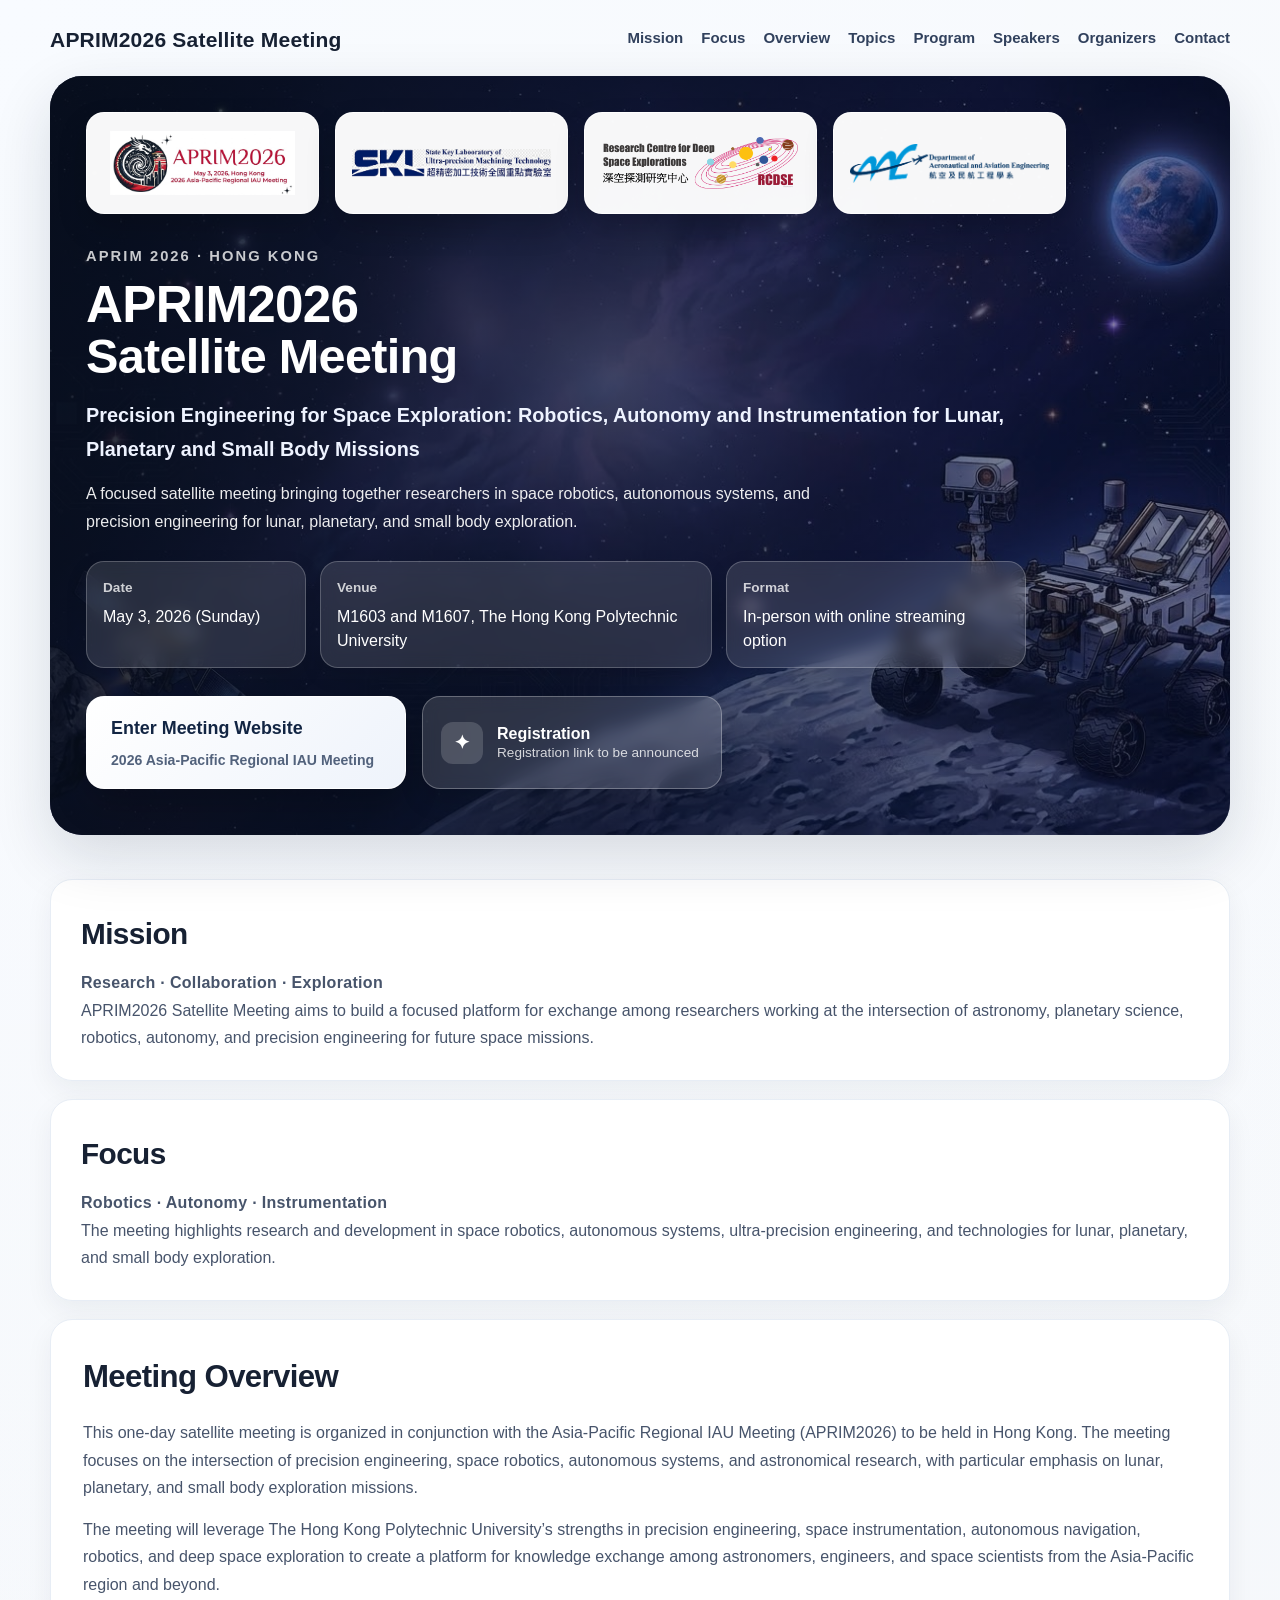
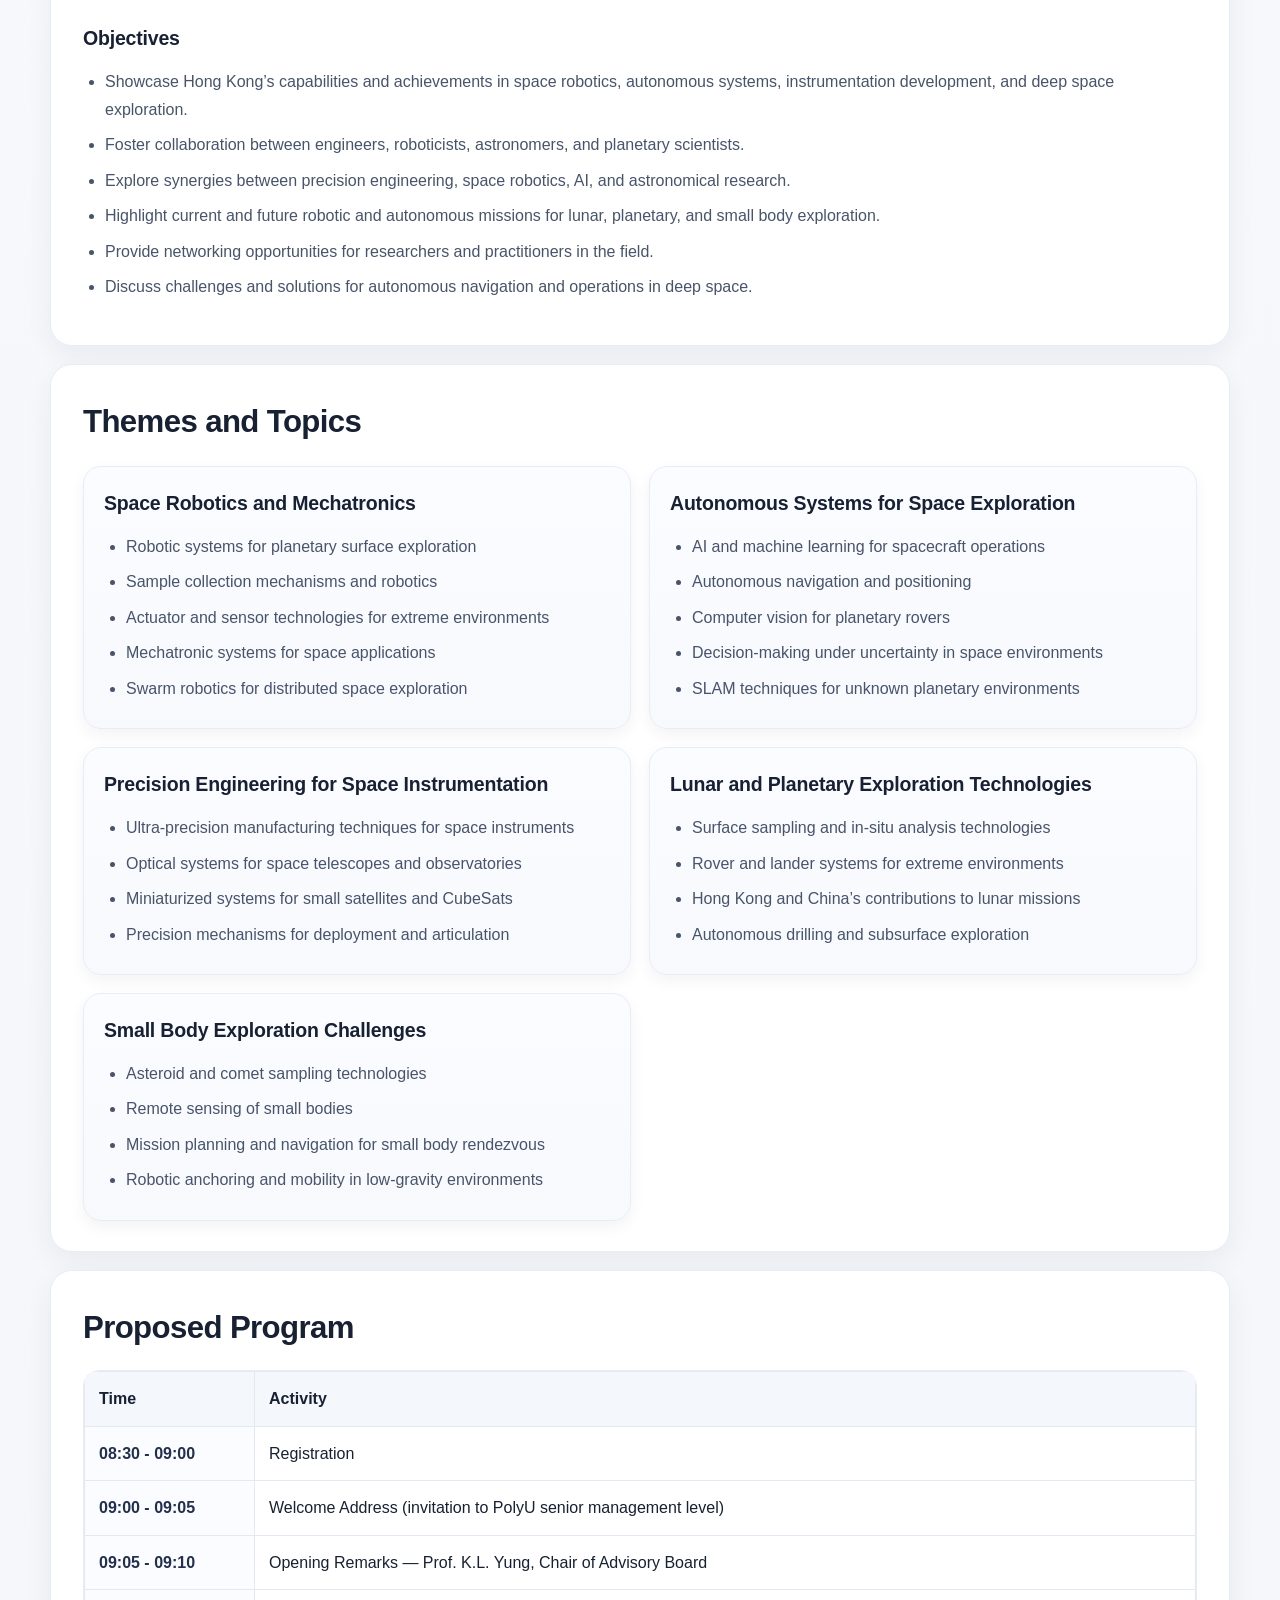
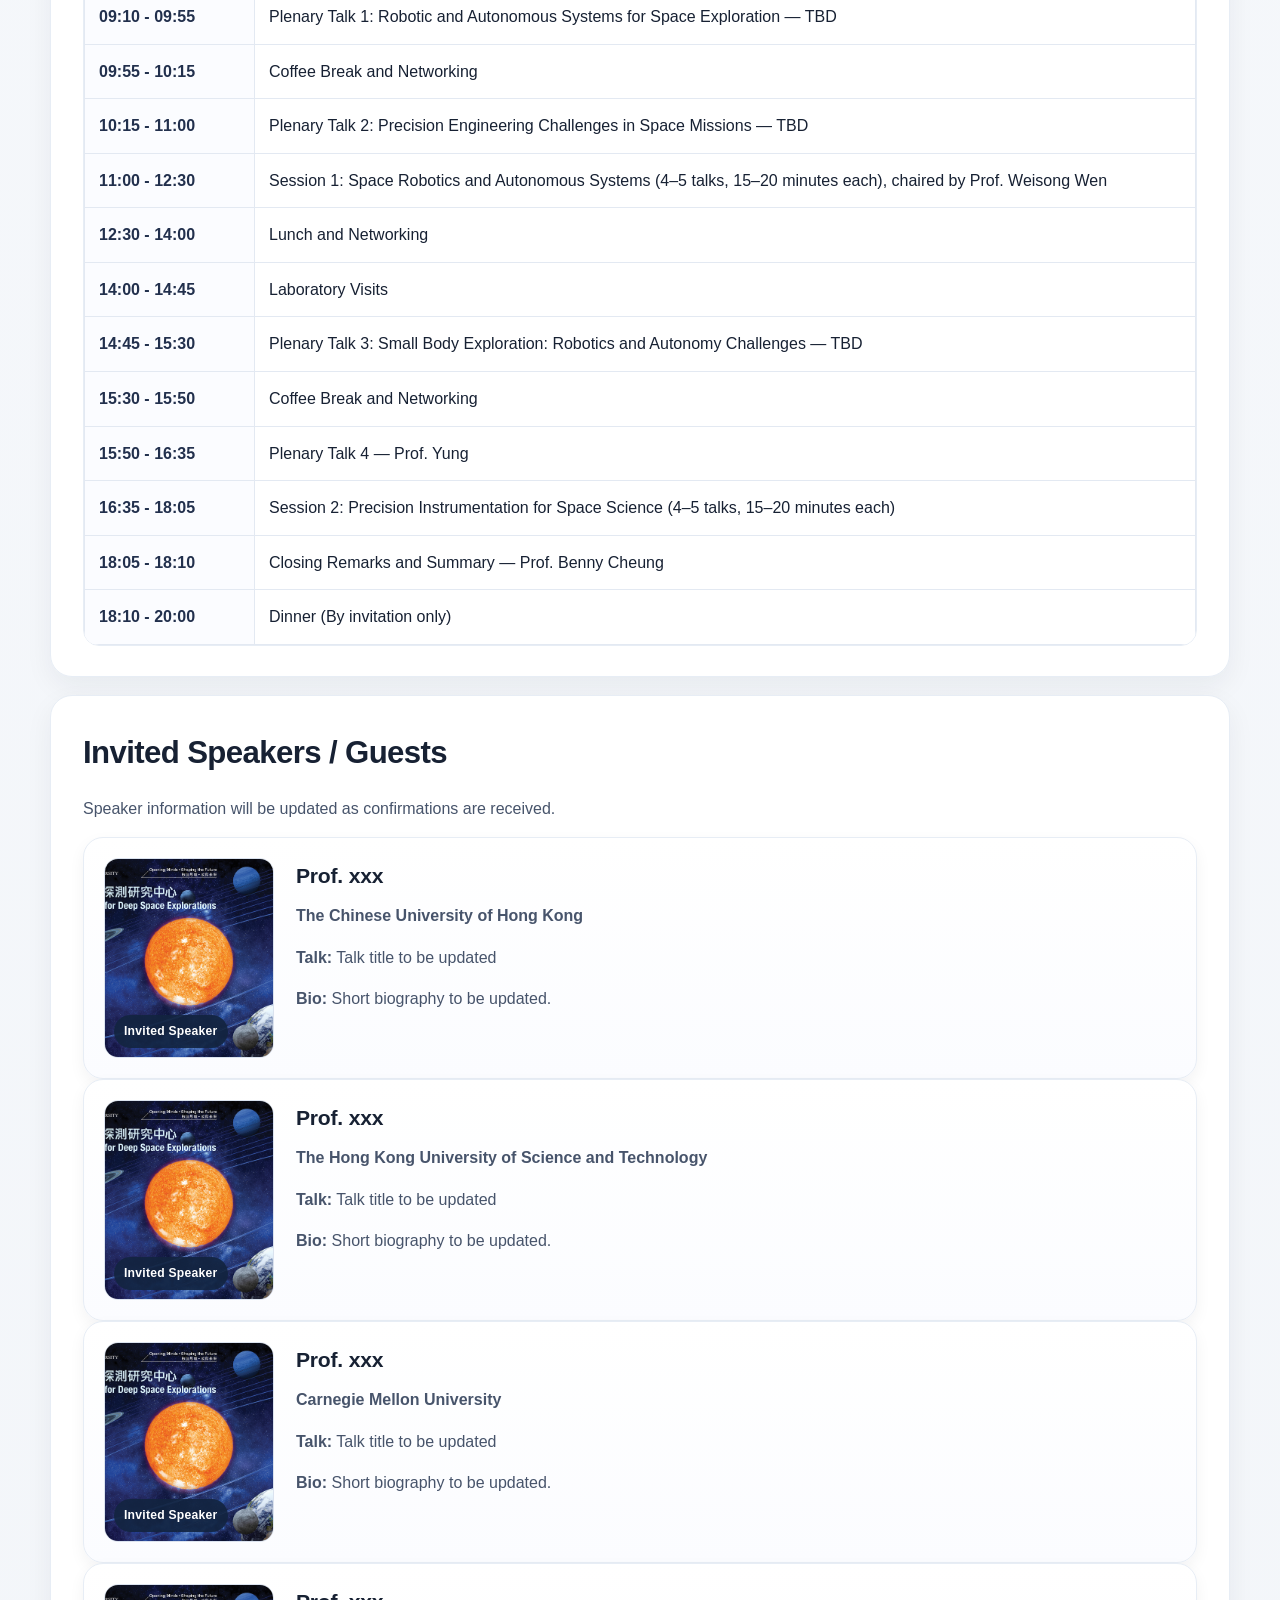
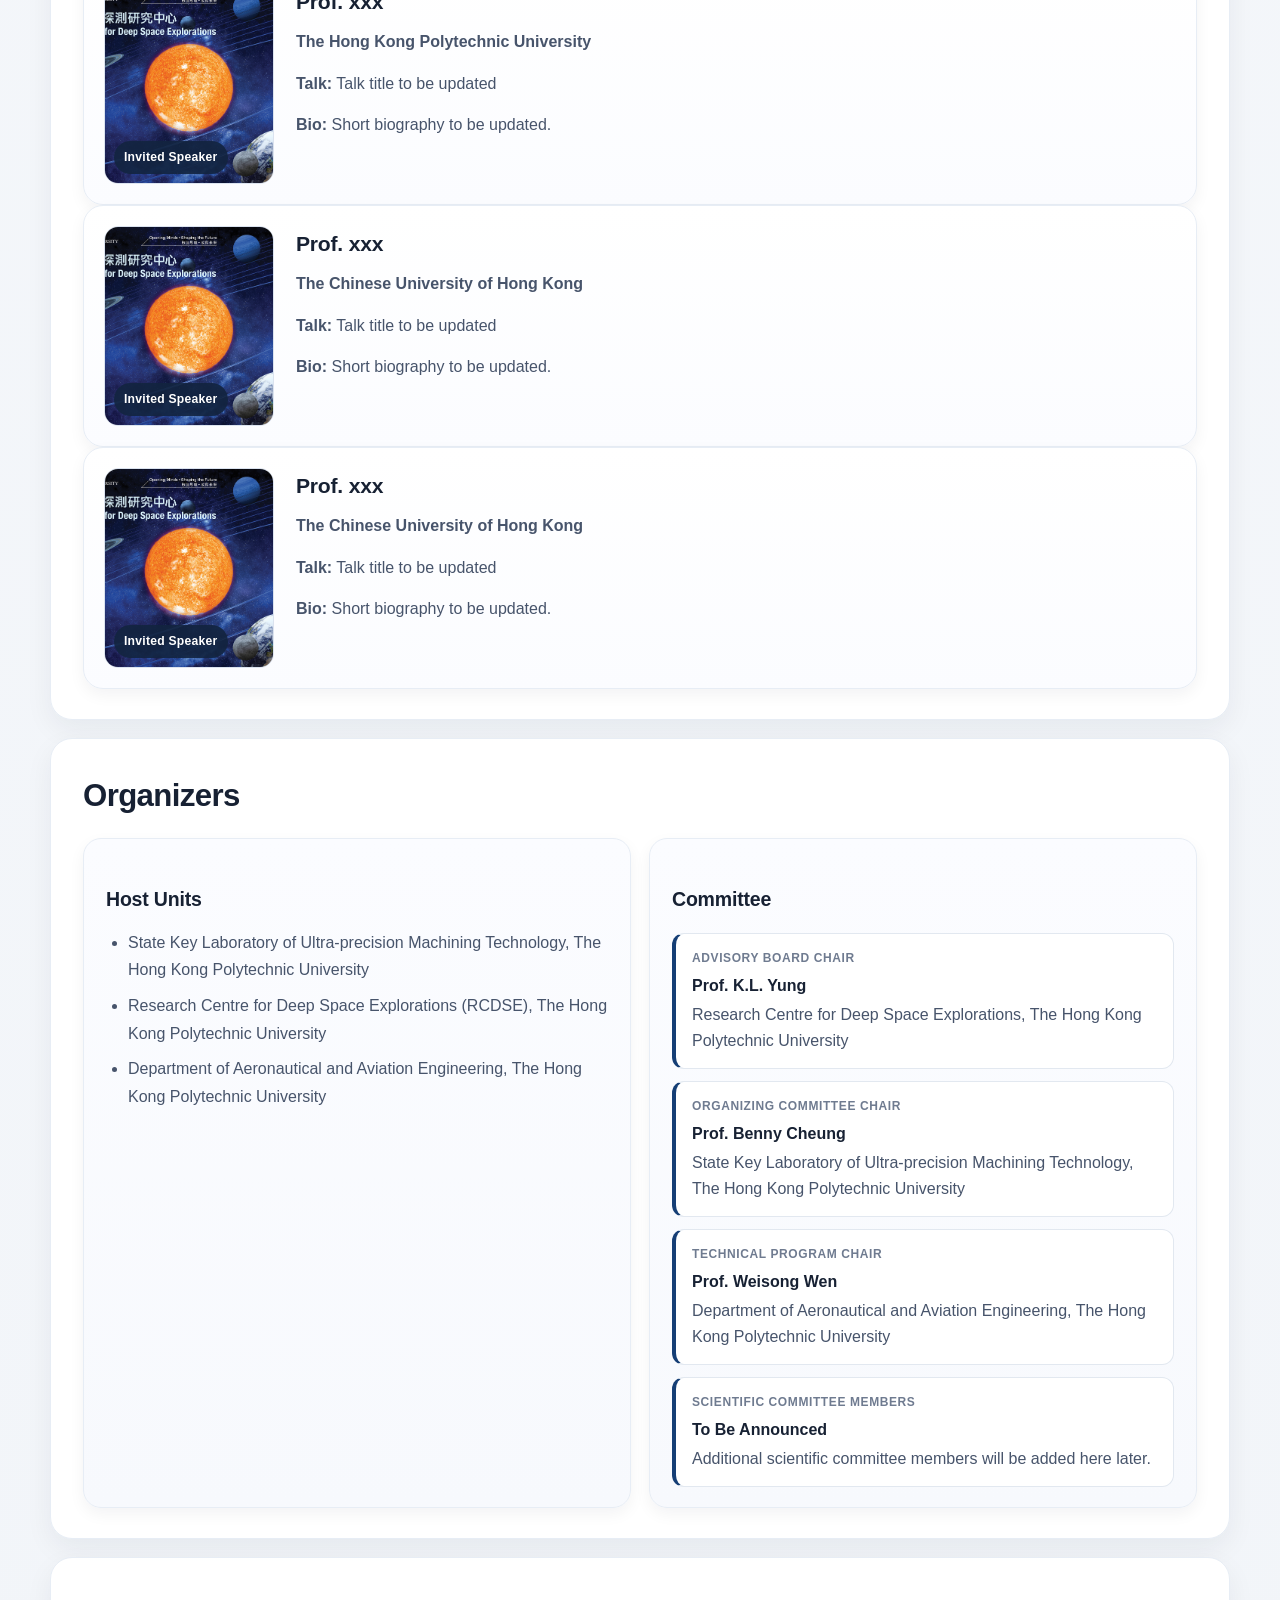
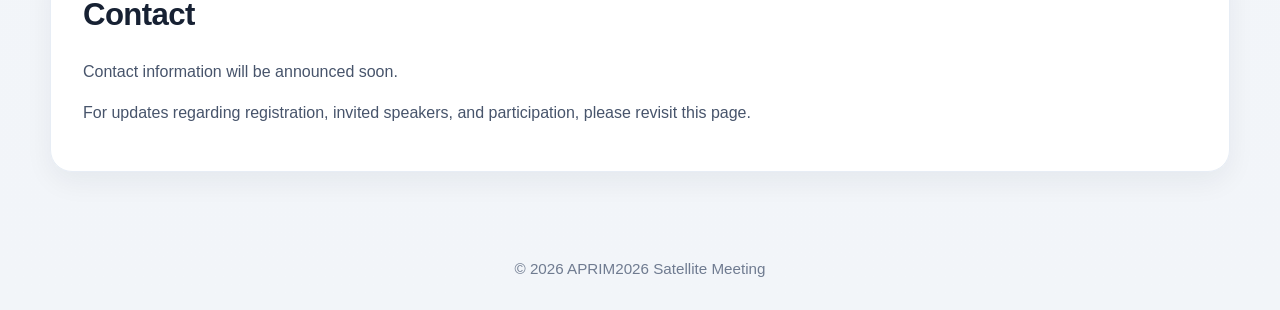
==== commit ce27fd1b: "Update index.html" ====
--- a/index.html
+++ b/index.html
@@ -243,8 +243,11 @@
     <section id="speakers" class="detail-section">
       <h2>Invited Speakers / Guests</h2>
       <p>Speaker information will be updated as confirmations are received.</p>
-
-      <div class="speaker-list">
+  
+      <!-- <div class="speaker-list">
+
+      <div style="display:none">
+      
         <div class="speaker-card">
   <div class="speaker-photo-wrap">
     <img src="images/KL-Yung.jpg" alt="Prof. K.L. Yung" class="speaker-photo" />
@@ -294,7 +297,7 @@
       <strong>Bio:</strong> Prof. Weisong Wen works on multi-sensory integrated positioning, GNSS, LiDAR-aided GNSS positioning, LiDAR/Visual SLAM, autonomous navigation, and safety-assured autonomous systems for robotics and intelligent vehicles.
     </p>
   </div>
-</div>
+</div> -->
         <div class="speaker-card">
           <div class="speaker-photo-wrap">
             <img src="images/3.jpg" alt="Prof. xxx" class="speaker-photo" />
@@ -372,7 +375,8 @@
             <p><strong>Bio:</strong> Short biography to be updated.</p>
           </div>
         </div>
-      </div>
+    </div>  
+    </div>
     </section>
 
     <section id="organizers" class="detail-section">
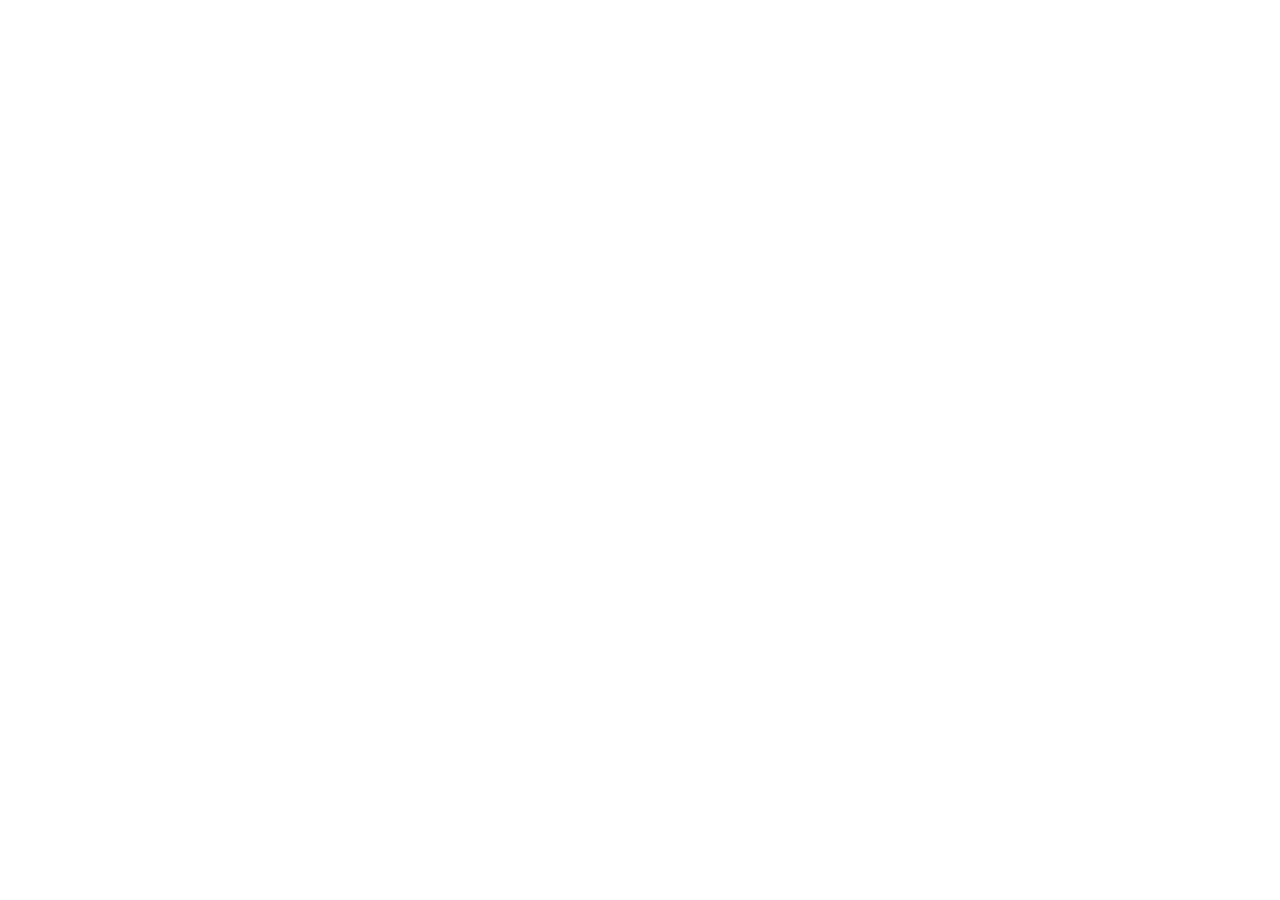
==== commit d06c9c0e: "Modify index.html for automatic redirection Updated the HTML document to redirect users to the APRIM" ====
--- a/index.html
+++ b/index.html
@@ -1,443 +1,16 @@
 <!DOCTYPE html>
-<html lang="en">
+<html lang="zh-CN">
 <head>
-  <meta charset="UTF-8" />
-  <meta name="viewport" content="width=device-width, initial-scale=1.0" />
-  <title>APRIM2026 Satellite Meeting</title>
-  <link rel="stylesheet" href="styles.css" />
+    <meta charset="UTF-8">
+    <!-- 0秒后自动跳转到 PolyU 的目标网址 -->
+    <meta http-equiv="refresh" content="0; url=https://events.polyu.edu.hk/aprim2026_satellite/home">
+    <title>正在跳转到 APRIM 2026 Satellite Meeting...</title>
+    <script type="text/javascript">
+        // 作为双重保险，使用 JavaScript 再次执行跳转
+        window.location.href = "https://events.polyu.edu.hk/aprim2026_satellite/home";
+    </script>
 </head>
 <body>
-  <header class="landing-header">
-    <div class="container">
-      <div class="top-nav">
-        <div class="brand">APRIM2026 Satellite Meeting</div>
-        <nav class="nav-links">
-          <a href="#mission">Mission</a>
-          <a href="#focus">Focus</a>
-          <a href="#overview">Overview</a>
-          <a href="#topics">Topics</a>
-          <a href="#program">Program</a>
-          <a href="#speakers">Speakers</a>
-          <a href="#organizers">Organizers</a>
-          <a href="#contact">Contact</a>
-        </nav>
-      </div>
-
-      <section class="landing-hero hero-banner">
-        <div class="hero-overlay"></div>
-
-        <div class="hero-inner">
-          <div class="hero-logos">
-            <div class="logo-box logo-box-square">
-              <img src="images/6.jpg" alt="Logo 6" class="logo-square" />
-            </div>
-            <div class="logo-box">
-              <img src="images/5.png" alt="Logo 5" />
-            </div>
-            <div class="logo-box">
-              <img src="images/1.png" alt="Logo 1" />
-            </div>
-            <div class="logo-box">
-              <img src="images/2.png" alt="Logo 2" />
-            </div>
-          </div>
-
-          <div class="hero-text">
-            <p class="hero-kicker">APRIM 2026 · Hong Kong</p>
-
-            <h1>
-              <span>APRIM2026</span>
-              <span>Satellite Meeting</span>
-            </h1>
-
-            <p class="landing-tagline">
-              Precision Engineering for Space Exploration: Robotics, Autonomy and
-              Instrumentation for Lunar, Planetary and Small Body Missions
-            </p>
-
-            <p class="landing-intro">
-              A focused satellite meeting bringing together researchers in space robotics,
-              autonomous systems, and precision engineering for lunar, planetary, and
-              small body exploration.
-            </p>
-
-            <div class="hero-meta-row">
-              <div class="hero-meta-card">
-                <span class="meta-label">Date</span>
-                <span class="meta-value">May 3, 2026 (Sunday)</span>
-              </div>
-              <div class="hero-meta-card hero-meta-card-wide">
-                <span class="meta-label">Venue</span>
-                <span class="meta-value">M1603 and M1607, The Hong Kong Polytechnic University</span>
-              </div>
-              <div class="hero-meta-card">
-                <span class="meta-label">Format</span>
-                <span class="meta-value">In-person with online streaming option</span>
-              </div>
-            </div>
-
-            <div class="hero-actions hero-actions-main">
-              <a
-                class="button-primary hero-main-button"
-                href="https://aprim2026.org/"
-                target="_blank"
-                rel="noopener noreferrer"
-              >
-                <span class="button-main-text">Enter Meeting Website</span>
-                <span class="button-sub-text">2026 Asia-Pacific Regional IAU Meeting</span>
-              </a>
-
-              <a class="button-hotel" href="">
-                <span class="hotel-icon">✦</span>
-                <span class="hotel-text">
-                  <span class="hotel-title">Registration</span>
-                  <span class="hotel-subtitle">Registration link to be announced</span>
-                </span>
-              </a>
-            </div>
-          </div>
-        </div>
-      </section>
-    </div>
-  </header>
-
-  <main class="container landing-main">
-    <section id="mission" class="landing-section">
-      <h2>Mission</h2>
-      <p class="small-label">Research · Collaboration · Exploration</p>
-      <p>
-        APRIM2026 Satellite Meeting aims to build a focused platform for exchange
-        among researchers working at the intersection of astronomy, planetary science,
-        robotics, autonomy, and precision engineering for future space missions.
-      </p>
-    </section>
-
-    <section id="focus" class="landing-section">
-      <h2>Focus</h2>
-      <p class="small-label">Robotics · Autonomy · Instrumentation</p>
-      <p>
-        The meeting highlights research and development in space robotics,
-        autonomous systems, ultra-precision engineering, and technologies
-        for lunar, planetary, and small body exploration.
-      </p>
-    </section>
-
-    <section id="overview" class="detail-section">
-      <h2>Meeting Overview</h2>
-      <p>
-        This one-day satellite meeting is organized in conjunction with the
-        Asia-Pacific Regional IAU Meeting (APRIM2026) to be held in Hong Kong.
-        The meeting focuses on the intersection of precision engineering, space
-        robotics, autonomous systems, and astronomical research, with particular
-        emphasis on lunar, planetary, and small body exploration missions.
-      </p>
-      <p>
-        The meeting will leverage The Hong Kong Polytechnic University’s strengths
-        in precision engineering, space instrumentation, autonomous navigation,
-        robotics, and deep space exploration to create a platform for knowledge
-        exchange among astronomers, engineers, and space scientists from the
-        Asia-Pacific region and beyond.
-      </p>
-
-      <h3>Objectives</h3>
-      <ul>
-        <li>Showcase Hong Kong’s capabilities and achievements in space robotics, autonomous systems, instrumentation development, and deep space exploration.</li>
-        <li>Foster collaboration between engineers, roboticists, astronomers, and planetary scientists.</li>
-        <li>Explore synergies between precision engineering, space robotics, AI, and astronomical research.</li>
-        <li>Highlight current and future robotic and autonomous missions for lunar, planetary, and small body exploration.</li>
-        <li>Provide networking opportunities for researchers and practitioners in the field.</li>
-        <li>Discuss challenges and solutions for autonomous navigation and operations in deep space.</li>
-      </ul>
-    </section>
-
-    <section id="topics" class="detail-section">
-      <h2>Themes and Topics</h2>
-
-      <div class="topic-grid">
-        <div class="topic-card">
-          <h3>Space Robotics and Mechatronics</h3>
-          <ul>
-            <li>Robotic systems for planetary surface exploration</li>
-            <li>Sample collection mechanisms and robotics</li>
-            <li>Actuator and sensor technologies for extreme environments</li>
-            <li>Mechatronic systems for space applications</li>
-            <li>Swarm robotics for distributed space exploration</li>
-          </ul>
-        </div>
-
-        <div class="topic-card">
-          <h3>Autonomous Systems for Space Exploration</h3>
-          <ul>
-            <li>AI and machine learning for spacecraft operations</li>
-            <li>Autonomous navigation and positioning</li>
-            <li>Computer vision for planetary rovers</li>
-            <li>Decision-making under uncertainty in space environments</li>
-            <li>SLAM techniques for unknown planetary environments</li>
-          </ul>
-        </div>
-
-        <div class="topic-card">
-          <h3>Precision Engineering for Space Instrumentation</h3>
-          <ul>
-            <li>Ultra-precision manufacturing techniques for space instruments</li>
-            <li>Optical systems for space telescopes and observatories</li>
-            <li>Miniaturized systems for small satellites and CubeSats</li>
-            <li>Precision mechanisms for deployment and articulation</li>
-          </ul>
-        </div>
-
-        <div class="topic-card">
-          <h3>Lunar and Planetary Exploration Technologies</h3>
-          <ul>
-            <li>Surface sampling and in-situ analysis technologies</li>
-            <li>Rover and lander systems for extreme environments</li>
-            <li>Hong Kong and China’s contributions to lunar missions</li>
-            <li>Autonomous drilling and subsurface exploration</li>
-          </ul>
-        </div>
-
-        <div class="topic-card">
-          <h3>Small Body Exploration Challenges</h3>
-          <ul>
-            <li>Asteroid and comet sampling technologies</li>
-            <li>Remote sensing of small bodies</li>
-            <li>Mission planning and navigation for small body rendezvous</li>
-            <li>Robotic anchoring and mobility in low-gravity environments</li>
-          </ul>
-        </div>
-      </div>
-    </section>
-
-    <section id="program" class="detail-section">
-      <h2>Proposed Program</h2>
-
-      <div class="program-table-wrap">
-        <table class="program-table">
-          <thead>
-            <tr>
-              <th>Time</th>
-              <th>Activity</th>
-            </tr>
-          </thead>
-          <tbody>
-            <tr><td>08:30 - 09:00</td><td>Registration</td></tr>
-            <tr><td>09:00 - 09:05</td><td>Welcome Address (invitation to PolyU senior management level)</td></tr>
-            <tr><td>09:05 - 09:10</td><td>Opening Remarks — Prof. K.L. Yung, Chair of Advisory Board</td></tr>
-            <tr><td>09:10 - 09:55</td><td>Plenary Talk 1: Robotic and Autonomous Systems for Space Exploration — TBD</td></tr>
-            <tr><td>09:55 - 10:15</td><td>Coffee Break and Networking</td></tr>
-            <tr><td>10:15 - 11:00</td><td>Plenary Talk 2: Precision Engineering Challenges in Space Missions — TBD</td></tr>
-            <tr><td>11:00 - 12:30</td><td>Session 1: Space Robotics and Autonomous Systems (4–5 talks, 15–20 minutes each), chaired by Prof. Weisong Wen</td></tr>
-            <tr><td>12:30 - 14:00</td><td>Lunch and Networking</td></tr>
-            <tr><td>14:00 - 14:45</td><td>Laboratory Visits</td></tr>
-            <tr><td>14:45 - 15:30</td><td>Plenary Talk 3: Small Body Exploration: Robotics and Autonomy Challenges — TBD</td></tr>
-            <tr><td>15:30 - 15:50</td><td>Coffee Break and Networking</td></tr>
-            <tr><td>15:50 - 16:35</td><td>Plenary Talk 4 — Prof. Yung</td></tr>
-            <tr><td>16:35 - 18:05</td><td>Session 2: Precision Instrumentation for Space Science (4–5 talks, 15–20 minutes each)</td></tr>
-            <tr><td>18:05 - 18:10</td><td>Closing Remarks and Summary — Prof. Benny Cheung</td></tr>
-            <tr><td>18:10 - 20:00</td><td>Dinner (By invitation only)</td></tr>
-          </tbody>
-        </table>
-      </div>
-    </section>
-
-    <section id="speakers" class="detail-section">
-      <h2>Invited Speakers / Guests</h2>
-      <p>Speaker information will be updated as confirmations are received.</p>
-  
-      <!-- <div class="speaker-list">
-
-      <div style="display:none">
-      
-        <div class="speaker-card">
-  <div class="speaker-photo-wrap">
-    <img src="images/KL-Yung.jpg" alt="Prof. K.L. Yung" class="speaker-photo" />
-    <span class="speaker-badge">Advisory Board Chair</span>
-  </div>
-  <div class="speaker-info">
-    <h3>Prof. K.L. Yung</h3>
-    <p class="speaker-role">
-      Director of Research Centre of Deep Space Explorations; Sir Sze-yuen Chung Professor in Precision Engineering; Chair Professor of Precision Engineering and Associate Head, The Hong Kong Polytechnic University
-    </p>
-    <p><strong>Role:</strong> Opening Remarks / Plenary Talk 4</p>
-    <p>
-      <strong>Bio:</strong> Prof. K.L. Yung is a leading scholar in precision engineering and deep space exploration. His work focuses on precision engineering, space instrumentation, and advanced technologies for deep space missions.
-    </p>
-  </div>
-</div>
-
-<div class="speaker-card">
-  <div class="speaker-photo-wrap">
-    <img src="images/Beny-Cheung.jpg" alt="Prof. Benny C.F. Cheung" class="speaker-photo" />
-    <span class="speaker-badge">Organizing Chair</span>
-  </div>
-  <div class="speaker-info">
-    <h3>Prof. Benny C.F. Cheung</h3>
-    <p class="speaker-role">
-      Chair Professor of Ultra-precision Machining and Metrology; Director of State Key Laboratory of Ultra-precision Machining Technology, The Hong Kong Polytechnic University
-    </p>
-    <p><strong>Role:</strong> Closing Remarks</p>
-    <p>
-      <strong>Bio:</strong> Prof. Benny C.F. Cheung specializes in ultra-precision machining, precision metrology, instrumentation, and smart precision manufacturing, with additional research in knowledge and technology management.
-    </p>
-  </div>
-</div>
-
-<div class="speaker-card">
-  <div class="speaker-photo-wrap">
-    <img src="images/Dr Weisong Wen.png" alt="Prof. Weisong Wen" class="speaker-photo" />
-    <span class="speaker-badge">Program Chair</span>
-  </div>
-  <div class="speaker-info">
-    <h3>Prof. Weisong Wen</h3>
-    <p class="speaker-role">
-      Assistant Professor, Department of Aeronautical and Aviation Engineering, The Hong Kong Polytechnic University
-    </p>
-    <p><strong>Role:</strong> Chair, Session 1</p>
-    <p>
-      <strong>Bio:</strong> Prof. Weisong Wen works on multi-sensory integrated positioning, GNSS, LiDAR-aided GNSS positioning, LiDAR/Visual SLAM, autonomous navigation, and safety-assured autonomous systems for robotics and intelligent vehicles.
-    </p>
-  </div>
-</div> -->
-        <div class="speaker-card">
-          <div class="speaker-photo-wrap">
-            <img src="images/3.jpg" alt="Prof. xxx" class="speaker-photo" />
-            <span class="speaker-badge">Invited Speaker</span>
-          </div>
-          <div class="speaker-info">
-            <h3>Prof. xxx</h3>
-            <p class="speaker-role">The Chinese University of Hong Kong</p>
-            <p><strong>Talk:</strong> Talk title to be updated</p>
-            <p><strong>Bio:</strong> Short biography to be updated.</p>
-          </div>
-        </div>
-
-        <div class="speaker-card">
-          <div class="speaker-photo-wrap">
-            <img src="images/3.jpg" alt="Prof. xxx" class="speaker-photo" />
-            <span class="speaker-badge">Invited Speaker</span>
-          </div>
-          <div class="speaker-info">
-            <h3>Prof. xxx</h3>
-            <p class="speaker-role">The Hong Kong University of Science and Technology</p>
-            <p><strong>Talk:</strong> Talk title to be updated</p>
-            <p><strong>Bio:</strong> Short biography to be updated.</p>
-          </div>
-        </div>
-
-        <div class="speaker-card">
-          <div class="speaker-photo-wrap">
-            <img src="images/3.jpg" alt="Prof. xxx" class="speaker-photo" />
-            <span class="speaker-badge">Invited Speaker</span>
-          </div>
-          <div class="speaker-info">
-            <h3>Prof. xxx</h3>
-            <p class="speaker-role">Carnegie Mellon University</p>
-            <p><strong>Talk:</strong> Talk title to be updated</p>
-            <p><strong>Bio:</strong> Short biography to be updated.</p>
-          </div>
-        </div>
-
-        <div class="speaker-card">
-          <div class="speaker-photo-wrap">
-            <img src="images/3.jpg" alt="Prof. xxx" class="speaker-photo" />
-            <span class="speaker-badge">Invited Speaker</span>
-          </div>
-          <div class="speaker-info">
-            <h3>Prof. xxx</h3>
-            <p class="speaker-role">The Hong Kong Polytechnic University</p>
-            <p><strong>Talk:</strong> Talk title to be updated</p>
-            <p><strong>Bio:</strong> Short biography to be updated.</p>
-          </div>
-        </div>
-
-        <div class="speaker-card">
-          <div class="speaker-photo-wrap">
-            <img src="images/3.jpg" alt="Prof. xxx" class="speaker-photo" />
-            <span class="speaker-badge">Invited Speaker</span>
-          </div>
-          <div class="speaker-info">
-            <h3>Prof. xxx</h3>
-            <p class="speaker-role">The Chinese University of Hong Kong</p>
-            <p><strong>Talk:</strong> Talk title to be updated</p>
-            <p><strong>Bio:</strong> Short biography to be updated.</p>
-          </div>
-        </div>
-
-        <div class="speaker-card">
-          <div class="speaker-photo-wrap">
-            <img src="images/3.jpg" alt="Prof. xxx" class="speaker-photo" />
-            <span class="speaker-badge">Invited Speaker</span>
-          </div>
-          <div class="speaker-info">
-            <h3>Prof. xxx</h3>
-            <p class="speaker-role">The Chinese University of Hong Kong</p>
-            <p><strong>Talk:</strong> Talk title to be updated</p>
-            <p><strong>Bio:</strong> Short biography to be updated.</p>
-          </div>
-        </div>
-    </div>  
-    </div>
-    </section>
-
-    <section id="organizers" class="detail-section">
-      <h2>Organizers</h2>
-
-      <div class="organizer-columns">
-        <div class="organizer-box">
-          <h3>Host Units</h3>
-          <ul>
-            <li>State Key Laboratory of Ultra-precision Machining Technology, The Hong Kong Polytechnic University</li>
-            <li>Research Centre for Deep Space Explorations (RCDSE), The Hong Kong Polytechnic University</li>
-            <li>Department of Aeronautical and Aviation Engineering, The Hong Kong Polytechnic University</li>
-          </ul>
-        </div>
-
-        <div class="organizer-box organizer-box-wide">
-          <h3>Committee</h3>
-
-          <div class="committee-simple-list">
-            <article class="committee-simple-item">
-              <div class="committee-simple-role">Advisory Board Chair</div>
-              <h4>Prof. K.L. Yung</h4>
-              <p>Research Centre for Deep Space Explorations, The Hong Kong Polytechnic University</p>
-            </article>
-
-            <article class="committee-simple-item">
-              <div class="committee-simple-role">Organizing Committee Chair</div>
-              <h4>Prof. Benny Cheung</h4>
-              <p>State Key Laboratory of Ultra-precision Machining Technology, The Hong Kong Polytechnic University</p>
-            </article>
-
-            <article class="committee-simple-item">
-              <div class="committee-simple-role">Technical Program Chair</div>
-              <h4>Prof. Weisong Wen</h4>
-              <p>Department of Aeronautical and Aviation Engineering, The Hong Kong Polytechnic University</p>
-            </article>
-
-            <article class="committee-simple-item">
-              <div class="committee-simple-role">Scientific Committee Members</div>
-              <h4>To Be Announced</h4>
-              <p>Additional scientific committee members will be added here later.</p>
-            </article>
-          </div>
-        </div>
-      </div>
-    </section>
-
-    <section id="contact" class="detail-section">
-      <h2>Contact</h2>
-      <p>Contact information will be announced soon.</p>
-      <p>
-        For updates regarding registration, invited speakers, and participation,
-        please revisit this page.
-      </p>
-    </section>
-  </main>
-
-  <footer class="site-footer">
-    <div class="container">
-      <p>© 2026 APRIM2026 Satellite Meeting</p>
-    </div>
-  </footer>
+    <p>正在为您跳转到官方网站，如果没有自动跳转，请 <a href="https://events.polyu.edu.hk/aprim2026_satellite/home">点击这里</a>。</p>
 </body>
 </html>
